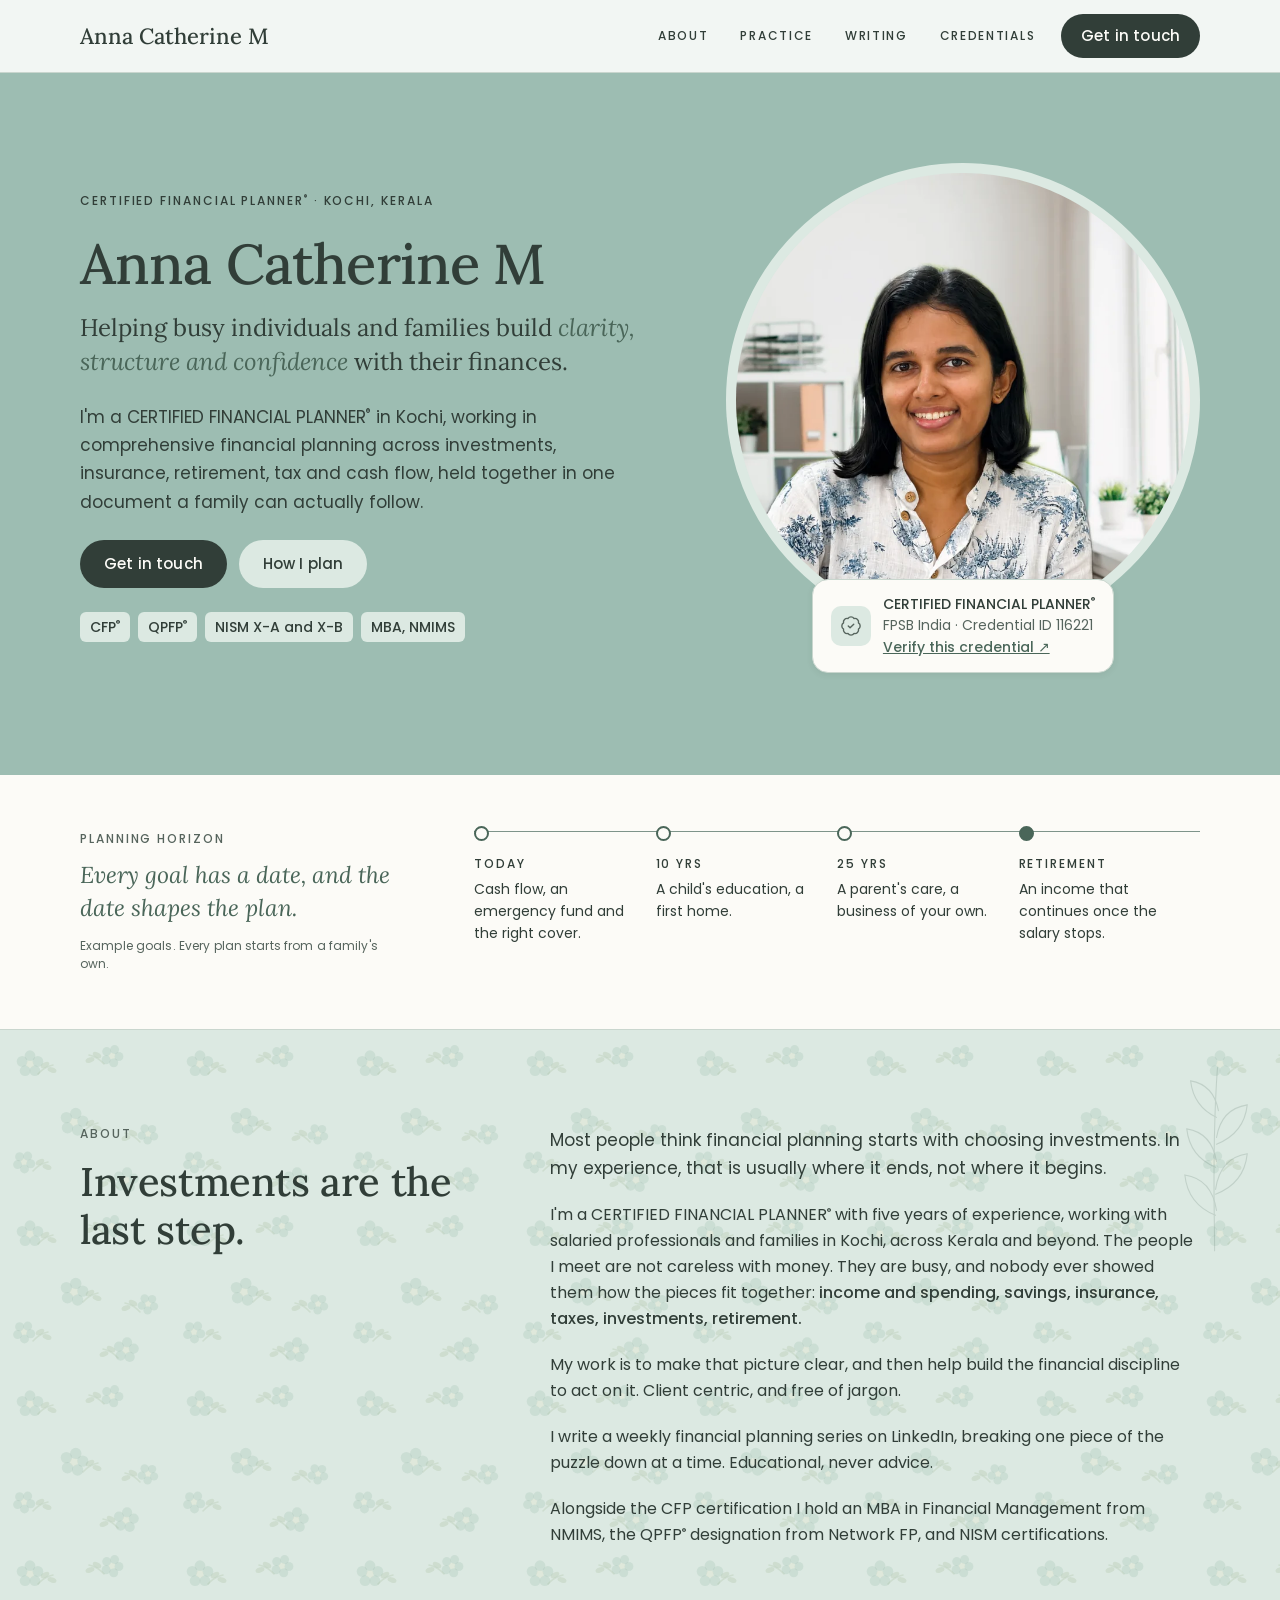
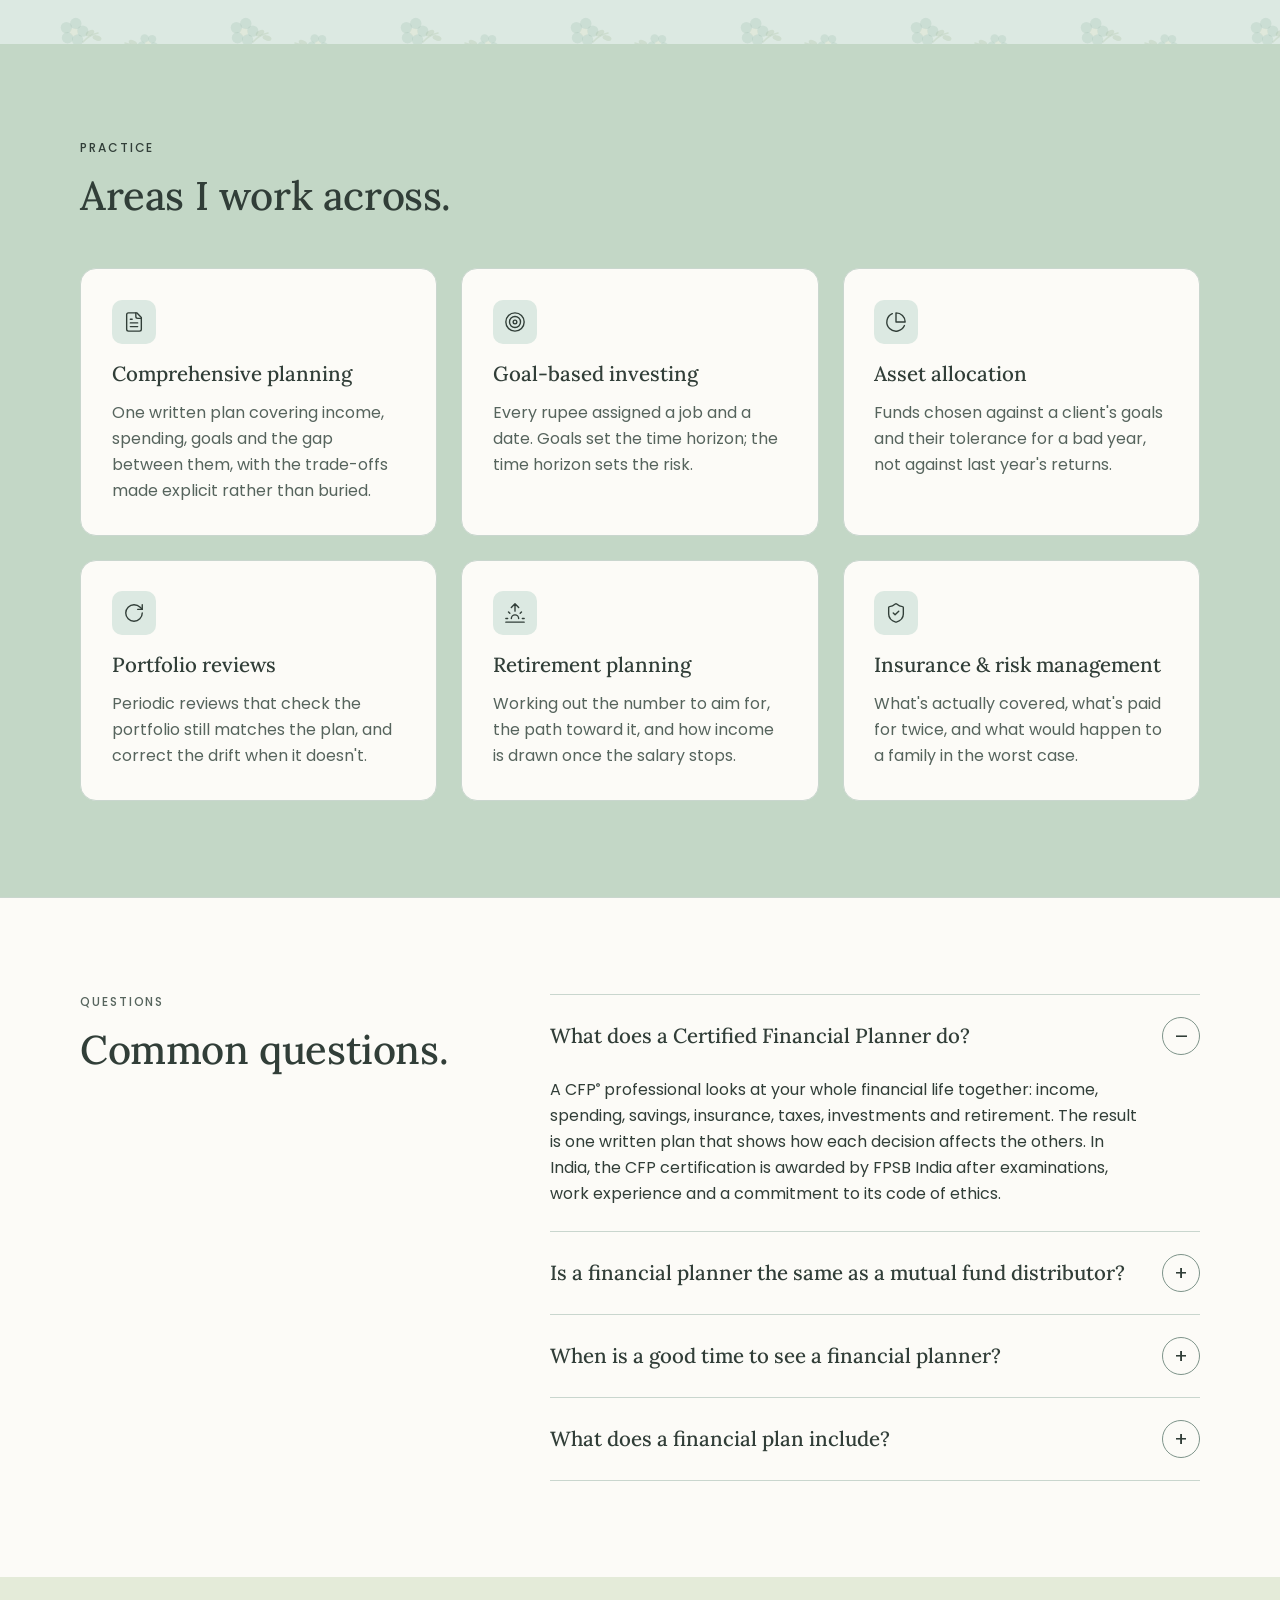
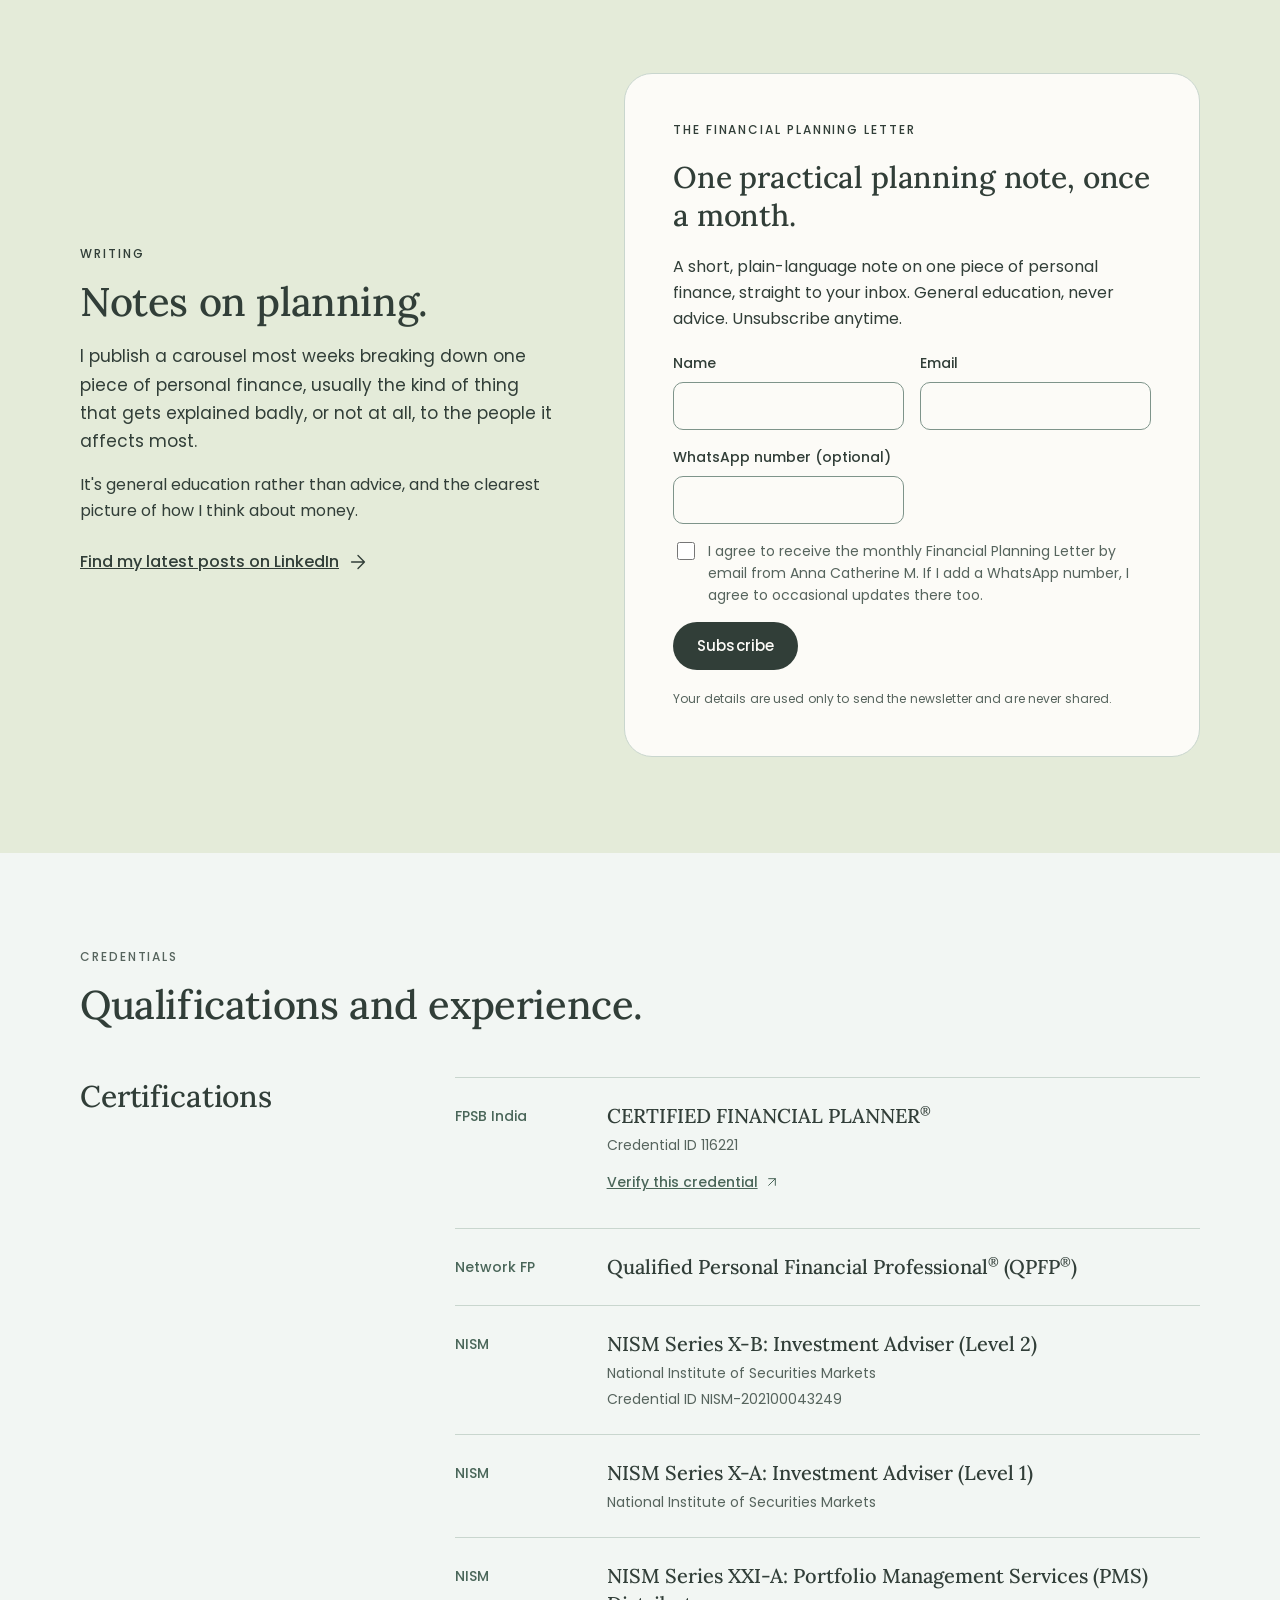
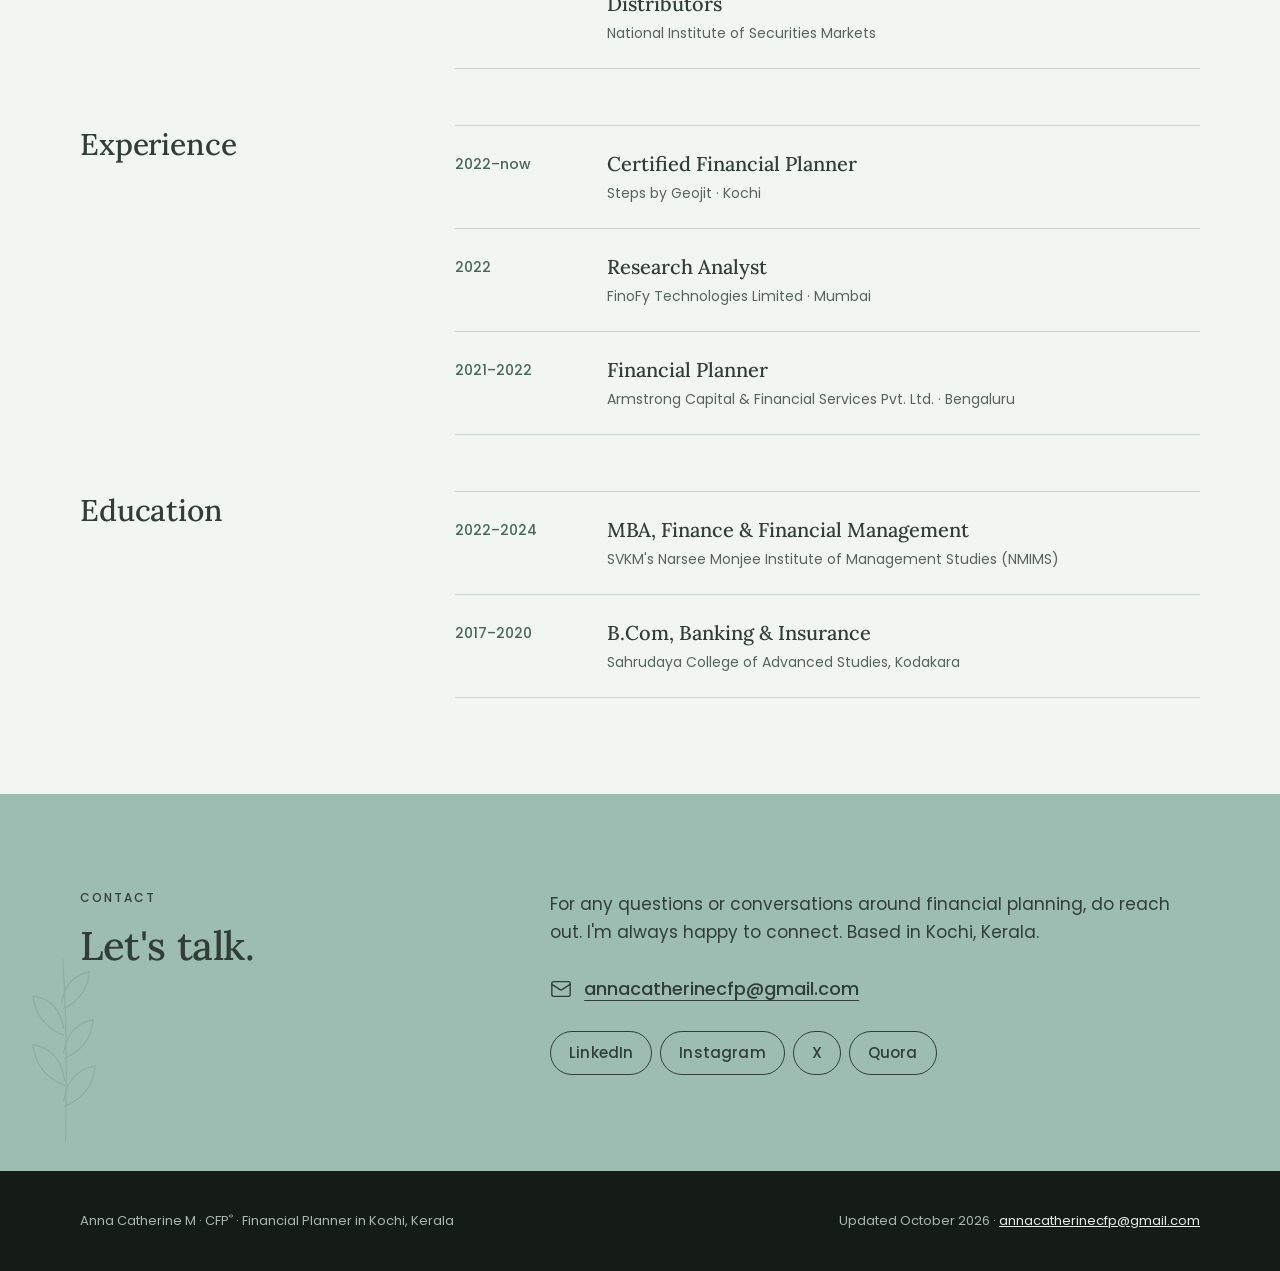
==== index.html @ 366df809 "Share card and descriptions use the new tagline Co-Authored-By: Claude Opus 5.5 <noreply@anthropic.c" ====
<!DOCTYPE html>
<html lang="en-IN">
<head>
<meta charset="utf-8">
<meta name="viewport" content="width=device-width, initial-scale=1">
<meta name="color-scheme" content="light only">
<meta name="theme-color" content="#F2F6F3">
<title>Financial Planner in Kochi, Kerala | Anna Catherine M, CFP&reg;</title>
<meta name="author" content="Anna Catherine M">
<meta name="description" content="Anna Catherine M is a Certified Financial Planner in Kochi, Kerala, working with salaried professionals and families on investments, tax and retirement.">
<meta name="robots" content="index, follow, max-image-preview:large">
<meta name="geo.region" content="IN-KL">
<meta name="geo.placename" content="Kochi, Kerala">
<meta property="og:locale" content="en_IN">
<meta property="og:title" content="Anna Catherine M, Certified Financial Planner in Kochi">
<meta property="og:description" content="Certified Financial Planner in Kochi, Kerala. Helping busy individuals and families build clarity, structure and confidence with their finances.">
<meta property="og:type" content="profile">
<meta property="og:url" content="https://annacatherinem.in/">
<meta property="og:image" content="https://annacatherinem.in/preview-card.jpg?v=4">
<meta property="og:image:width" content="1200">
<meta property="og:image:height" content="630">
<meta property="og:site_name" content="Anna Catherine M">
<meta name="twitter:card" content="summary_large_image">
<meta name="twitter:title" content="Anna Catherine M, Certified Financial Planner in Kochi">
<meta name="twitter:description" content="Helping busy individuals and families build clarity, structure and confidence with their finances.">
<meta name="twitter:image" content="https://annacatherinem.in/preview-card.jpg?v=4">
<link rel="canonical" href="https://annacatherinem.in/">
<script type="application/ld+json">
{
  "@context": "https://schema.org",
  "@graph": [
  {
  "@type": "WebSite",
  "@id": "https://annacatherinem.in/#website",
  "url": "https://annacatherinem.in/",
  "name": "Anna Catherine M, Certified Financial Planner in Kochi",
  "inLanguage": "en-IN",
  "publisher": { "@id": "https://annacatherinem.in/#person" }
  },
  {
  "@type": "ProfilePage",
  "@id": "https://annacatherinem.in/#profile",
  "url": "https://annacatherinem.in/",
  "name": "Financial Planner in Kochi, Kerala | Anna Catherine M, CFP",
  "isPartOf": { "@id": "https://annacatherinem.in/#website" },
  "mainEntity": { "@id": "https://annacatherinem.in/#person" },
  "dateModified": "2026-10-20T20:00:00+05:30"
  },
  {
  "@type": "Person",
  "@id": "https://annacatherinem.in/#person",
  "name": "Anna Catherine M",
  "alternateName": "Anna Catherine",
  "url": "https://annacatherinem.in/",
  "image": "https://annacatherinem.in/anna-catherine.jpg",
  "jobTitle": "Certified Financial Planner",
  "email": "mailto:annacatherinecfp@gmail.com",
  "address": { "@type": "PostalAddress", "addressLocality": "Kochi", "addressRegion": "Kerala", "addressCountry": "IN" },
  "homeLocation": { "@type": "Place", "name": "Kochi, Kerala" },
  "areaServed": [
    { "@type": "City", "name": "Kochi" },
    { "@type": "State", "name": "Kerala" }
  ],
  "description": "Certified Financial Planner based in Kochi, Kerala, with five years in goal-based financial planning across retirement, tax efficiency, contingency planning and risk management.",
  "sameAs": [
    "https://www.linkedin.com/in/annacatherinem/",
    "https://x.com/annacatherinem5",
    "https://www.quora.com/profile/Anna-Catherine-M",
    "https://www.instagram.com/annacatherinem.cfp"
  ],
  "knowsAbout": ["Financial planning","Personal finance","Tax planning","Cash flow planning","Goal-based investing","Retirement planning","Asset allocation","Insurance planning","Risk management"],
  "hasCredential": [
    { "@type": "EducationalOccupationalCredential", "name": "CERTIFIED FINANCIAL PLANNER", "credentialCategory": "certification", "recognizedBy": { "@type": "Organization", "name": "FPSB India" } },
    { "@type": "EducationalOccupationalCredential", "name": "NISM Series X-B Investment Adviser (Level 2)", "credentialCategory": "certification", "recognizedBy": { "@type": "Organization", "name": "National Institute of Securities Markets" } },
    { "@type": "EducationalOccupationalCredential", "name": "Qualified Personal Financial Professional", "credentialCategory": "certification", "recognizedBy": { "@type": "Organization", "name": "Network FP" } }
  ],
  "alumniOf": [
    { "@type": "CollegeOrUniversity", "name": "SVKM's Narsee Monjee Institute of Management Studies (NMIMS)" },
    { "@type": "CollegeOrUniversity", "name": "Sahrudaya College of Advanced Studies, Kodakara" }
  ]
  }
  ]
}
</script>

<link rel="preconnect" href="https://fonts.googleapis.com">
<link rel="preconnect" href="https://fonts.gstatic.com" crossorigin>
<link href="https://fonts.googleapis.com/css2?family=Lora:ital,wght@0,400;0,500;1,400&family=Poppins:wght@400;500;600&display=swap" rel="stylesheet">
<link rel="preload" as="image" href="anna-catherine-portrait.webp" type="image/webp">

<style>
:root{
  color-scheme:light only;
  --bg:#F2F6F3;--surface:#FCFBF7;--tint:#DCE9E2;--brand:#9DBDB2;--leaf:#C3D7C6;--pistachio:#E4EBD9;--forest:#151C18;
  --text:#313E38;--muted:#56645D;--accent:#4A6659;--border:#C9D6CE;--border-strong:#7E948A;--hover:#24302A;
  --serif:Lora,Georgia,serif;--sans:Poppins,system-ui,sans-serif;--gutter:clamp(16px,4vw,24px);
}
*{box-sizing:border-box}
html{scroll-behavior:smooth}
body{margin:0;background:var(--bg);color:var(--text);font:400 16px/26px var(--sans);-webkit-font-smoothing:antialiased}
h1,h2,h3,h4{font-family:var(--serif);font-weight:500;margin:0}
p{margin:0}
a{color:var(--accent)}
a:hover{color:var(--text)}
sup{font-size:.6em;line-height:0}
:focus-visible{outline:2px solid var(--accent);outline-offset:2px}
[hidden]{display:none!important}
.skip{position:absolute;left:-999px;top:8px;z-index:100;padding:8px 16px;border-radius:999px;background:var(--surface);color:var(--text)}
.skip:focus{left:16px}
.wrap{max-width:1168px;margin:0 auto;padding-inline:var(--gutter)}
.section{padding-block:clamp(64px,8vw,96px)}
.stack{display:flex;flex-direction:column;gap:16px}
.hero h1 .eyebrow{margin-bottom:24px}
.eyebrow{display:block;font-family:var(--sans);font-size:12px;line-height:16px;font-weight:500;letter-spacing:.16em;text-transform:uppercase;color:var(--muted)}
.sage .eyebrow,.leaf .eyebrow,.pistachio .eyebrow{color:var(--text)}
h2{font-size:clamp(32px,3.2vw,40px);line-height:1.2;letter-spacing:-.01em}
h3{font-size:clamp(20px,1.6vw,22px);line-height:1.36}
.lede{font-size:clamp(17px,1.3vw,18px);line-height:1.67}
.caption{font-size:12px;line-height:18px;letter-spacing:.01em;color:var(--muted)}
.ico{width:22px;height:22px;flex:none;fill:none;stroke:currentColor;stroke-width:1.5;stroke-linecap:round;stroke-linejoin:round}
.chip{width:44px;height:44px;flex:none;border-radius:10px;background:var(--tint);color:var(--text);display:flex;align-items:center;justify-content:center}
.sage{background:var(--brand)}
.leaf{background:var(--leaf)}
.pistachio{background:var(--pistachio)}
.blossoms{background:var(--tint) url(blossoms.svg) 0 0/170px 170px repeat}
.deco{position:relative;overflow:hidden}
.deco > .wrap{position:relative;z-index:1}
.flourish{position:absolute;z-index:0;width:clamp(64px,9vw,120px);opacity:.18;color:var(--accent);fill:none;stroke:currentColor;stroke-width:1.1;stroke-linecap:round;pointer-events:none}
.flourish--tr{top:24px;right:8px}
.flourish--bl{bottom:24px;left:8px;transform:scaleX(-1)}

.btn{display:inline-flex;align-items:center;justify-content:center;gap:8px;min-height:48px;padding:0 24px;border:0;border-radius:999px;font:500 15px/20px var(--sans);letter-spacing:.01em;text-decoration:none;white-space:nowrap;cursor:pointer;transition:background-color .12s ease,color .12s ease,transform .12s ease}
.btn:active{transform:translateY(1px)}
.btn--primary{background:var(--text);color:var(--surface)}
.btn--primary:hover{background:var(--hover);color:var(--surface)}
.btn--secondary{background:var(--tint);color:var(--text)}
.btn--secondary:hover{background:var(--leaf);color:var(--text)}
.btn--outline{min-height:44px;padding:0 18px;border:1px solid var(--text);background:none;color:var(--text)}
.btn--outline:hover{background:var(--text);color:var(--surface)}

.topbar{position:sticky;top:0;z-index:50;background:var(--bg);border-bottom:1px solid var(--border)}
.topbar__in{display:flex;align-items:center;justify-content:space-between;gap:16px;min-height:72px}
.wordmark{font:500 22px/30px var(--serif);color:var(--text);text-decoration:none;white-space:nowrap}
.nav{display:flex;align-items:center;gap:4px}
.nav a:not(.btn){display:inline-flex;align-items:center;min-height:44px;padding:0 14px;border-radius:999px;font-size:12px;line-height:16px;font-weight:500;letter-spacing:.14em;text-transform:uppercase;color:var(--text);text-decoration:none;transition:background-color .12s ease}
.nav a:not(.btn):hover{background:var(--tint)}
.nav .btn{min-height:44px;margin-left:8px;padding:0 20px}
.menu-btn{display:none;width:44px;height:44px;padding:0;border:1px solid var(--border-strong);border-radius:999px;background:var(--surface);color:var(--text);align-items:center;justify-content:center;cursor:pointer}
.menu-btn[aria-expanded="true"] .i-open,.menu-btn[aria-expanded="false"] .i-close{display:none}
.mobile-nav{display:none}
@media (max-width:899px){
  .nav{display:none}
  .menu-btn{display:inline-flex}
  .topbar__in{min-height:64px}
  .wordmark{font-size:20px}
  .mobile-nav.open{display:flex;flex-direction:column;padding:4px var(--gutter) 24px;border-top:1px solid var(--border)}
  .mobile-nav a:not(.btn){display:flex;align-items:center;min-height:52px;border-bottom:1px solid var(--border);font-weight:500;color:var(--text);text-decoration:none}
  .mobile-nav .btn{margin-top:20px}
}

.hero__in{display:grid;grid-template-columns:minmax(0,1.2fr) minmax(0,1fr);align-items:center;gap:clamp(48px,6vw,80px);padding-block:clamp(48px,7vw,96px) clamp(80px,8vw,112px)}
.hero__text{display:flex;flex-direction:column;gap:24px}
.hero h1{font-size:clamp(40px,5vw,56px);line-height:1.1;letter-spacing:-.015em}
.tagline{font:400 24px/34px var(--serif)}
.tagline em{color:var(--accent)}
.hero .lede{max-width:58ch}
.actions{display:flex;flex-wrap:wrap;gap:12px}
.tags{display:flex;flex-wrap:wrap;gap:8px;margin:0;padding:0;list-style:none}
.tags li{padding:4px 10px;border-radius:6px;background:var(--tint);font-size:14px;line-height:22px;font-weight:500}
.portrait{position:relative;justify-self:center;width:min(100%,480px);margin-bottom:36px}
.portrait__disc{aspect-ratio:1;border-radius:50%;overflow:hidden;background:var(--tint);border:10px solid var(--tint)}
.portrait__disc img{display:block;width:100%;height:100%;object-fit:cover;transform:scale(1.03)}
.verify-card{position:absolute;left:50%;bottom:-36px;transform:translateX(-50%);width:max-content;max-width:calc(100vw - 2 * var(--gutter));display:flex;align-items:center;gap:12px;padding:14px 18px;border:1px solid var(--border);border-radius:16px;background:var(--surface);box-shadow:0 2px 6px rgba(49,62,56,.08)}
.verify-card .chip{width:40px;height:40px}
.verify-card div{display:flex;flex-direction:column}
.verify-card strong{font-size:14px;line-height:20px;font-weight:500}
.verify-card span,.verify-card a{font-size:14px;line-height:22px}
.verify-card span{color:var(--muted)}
.verify-card a{font-weight:500}
@media (max-width:899px){.hero__in{grid-template-columns:minmax(0,1fr)}.portrait{width:min(100%,320px)}}

.horizon{background:var(--surface);border-bottom:1px solid var(--border)}
.horizon__in{display:grid;grid-template-columns:minmax(0,1fr) minmax(0,2.2fr);gap:40px 64px;padding-block:56px}
.horizon__lead{display:flex;flex-direction:column;gap:12px}
.horizon__lead p:first-of-type{font:italic 400 clamp(20px,1.8vw,24px)/1.42 var(--serif);color:var(--accent)}
.stops{display:grid;grid-template-columns:repeat(auto-fit,minmax(min(100%,150px),1fr));gap:32px 0;margin:0;padding:0;list-style:none}
.stops li{position:relative;display:flex;flex-direction:column;gap:6px;padding:24px 24px 0 0;border-top:1px solid var(--border-strong)}
.stops li::before{content:"";position:absolute;top:-6px;left:0;width:11px;height:11px;border-radius:50%;border:2px solid var(--accent);background:var(--surface)}
.stops li:last-child::before{background:var(--accent)}
.stops b{font-size:12px;line-height:16px;font-weight:500;letter-spacing:.16em;text-transform:uppercase}
.stops span{font-size:14px;line-height:22px}
@media (max-width:899px){.horizon__in{grid-template-columns:minmax(0,1fr)}}

.split{display:grid;grid-template-columns:minmax(0,1fr) minmax(0,1.6fr);gap:32px 64px;align-items:start}
.prose{max-width:66ch;display:flex;flex-direction:column;gap:20px}
.prose strong{font-weight:500}
.text-link{align-self:flex-start;display:inline-flex;align-items:center;gap:8px;min-height:44px;font-weight:500;color:var(--text)}
@media (max-width:899px){.split{grid-template-columns:minmax(0,1fr)}}

.cards{display:grid;grid-template-columns:repeat(auto-fit,minmax(min(100%,300px),1fr));gap:24px;margin-top:48px}
.card{display:flex;flex-direction:column;gap:12px;padding:clamp(24px,2.4vw,32px);border:1px solid var(--border);border-radius:16px;background:var(--surface);transition:box-shadow .2s ease}
.card:hover{box-shadow:0 6px 18px rgba(49,62,56,.08)}
.card h3{margin-top:4px}
.card p{color:var(--muted)}
.js .anim .cards > *{opacity:0;transform:translateY(8px);transition:opacity .32s ease,transform .32s ease,box-shadow .2s ease}
.js .anim.reveal .cards > *{opacity:1;transform:none}
.cards > :nth-child(2){transition-delay:.06s}.cards > :nth-child(3){transition-delay:.12s}.cards > :nth-child(4){transition-delay:.18s}.cards > :nth-child(5){transition-delay:.24s}.cards > :nth-child(6){transition-delay:.3s}

.faq{background:var(--surface);border-top:1px solid var(--border)}
.faq__list{border-bottom:1px solid var(--border)}
.faq details{border-top:1px solid var(--border)}
.faq summary{display:flex;align-items:center;justify-content:space-between;gap:24px;padding:22px 0;list-style:none;cursor:pointer;font:500 clamp(20px,1.6vw,22px)/1.36 var(--serif)}
.faq summary::-webkit-details-marker{display:none}
.faq summary::after{content:"+";flex:none;width:36px;height:36px;border:1px solid var(--border-strong);border-radius:50%;display:flex;align-items:center;justify-content:center;font:400 20px/1 var(--sans);transition:background-color .12s ease}
.faq details[open] summary::after{content:"\2013"}
.faq summary:hover::after{background:var(--tint)}
.faq details p{max-width:66ch;padding:0 60px 24px 0}
@media (max-width:599px){.faq details p{padding-right:0}}

.writing__in{display:grid;grid-template-columns:minmax(0,1fr) minmax(0,1.2fr);gap:48px 64px;align-items:center}
.letter{display:flex;flex-direction:column;gap:20px;padding:clamp(24px,4vw,48px);border:1px solid var(--border);border-radius:28px;background:var(--surface)}
.letter__head{display:flex;flex-wrap:wrap;align-items:center;justify-content:space-between;gap:12px}
.letter h3{font-size:clamp(26px,2.4vw,30px);line-height:1.27;letter-spacing:-.005em}
.letter__form{display:grid;grid-template-columns:repeat(auto-fit,minmax(min(100%,13rem),1fr));gap:16px}
.letter__form label{display:flex;flex-direction:column;gap:8px;font-size:14px;line-height:22px;font-weight:500}
.letter__form input[type=text],.letter__form input[type=email],.letter__form input[type=tel]{width:100%;min-height:48px;padding:0 16px;border:1px solid var(--border-strong);border-radius:10px;background:var(--surface);color:var(--text);font:400 16px var(--sans)}
.letter__form .consent{grid-column:1/-1;flex-direction:row;align-items:flex-start;gap:10px;font-weight:400;color:var(--muted)}
.consent input{flex:none;width:18px;height:18px;margin-top:2px;accent-color:var(--text)}
.letter__form .btn{grid-column:1/-1;justify-self:start}
.letter__msg{padding:12px 16px;border-radius:10px;background:#E1EFE6;color:#2F6A4E;font-size:14px;line-height:22px;font-weight:500}
.letter__msg--soon{background:var(--tint);color:var(--text)}
.tag{padding:2px 8px;border-radius:6px;background:var(--tint);font-size:12px;line-height:18px;font-weight:500}
@media (max-width:899px){.writing__in{grid-template-columns:minmax(0,1fr)}}

.groups{display:flex;flex-direction:column;gap:56px;margin-top:48px}
.group{display:grid;grid-template-columns:minmax(0,1fr) minmax(0,2.4fr);gap:16px 64px}
.group h3{font-size:clamp(26px,2.4vw,30px);line-height:1.27;letter-spacing:-.005em}
.ledger{margin:0;padding:0;list-style:none;border-bottom:1px solid var(--border)}
.ledger li{display:grid;grid-template-columns:120px minmax(0,1fr);gap:4px 32px;padding:24px 0;border-top:1px solid var(--border)}
.ledger .when{font-size:14px;line-height:28px;font-weight:500;color:var(--accent);font-variant-numeric:tabular-nums}
.ledger li > div{display:flex;flex-direction:column;gap:4px}
.ledger h4{font-size:20px;line-height:28px}
.ledger p{font-size:14px;line-height:22px;color:var(--muted)}
.ledger .id{font-size:14px;line-height:22px}
.verify{align-self:flex-start;display:inline-flex;align-items:center;gap:6px;min-height:44px;font-size:14px;font-weight:500}
@media (max-width:899px){.group{grid-template-columns:minmax(0,1fr)}}
@media (max-width:599px){.ledger li{grid-template-columns:minmax(0,1fr)}}

.contact-email{align-self:flex-start;display:inline-flex;align-items:center;gap:12px;min-height:44px;font-size:clamp(17px,1.4vw,20px);font-weight:500;color:var(--text);text-decoration:underline;text-decoration-thickness:1px;text-underline-offset:5px;overflow-wrap:anywhere}
.contact-email:hover{color:var(--hover)}
.links{display:flex;flex-wrap:wrap;gap:8px;margin:0;padding:0;list-style:none}

footer{background:var(--forest);color:#A9B7B0}
footer .wrap{display:flex;flex-wrap:wrap;justify-content:space-between;gap:12px;padding-block:40px;font-size:13px;line-height:20px}
footer a{color:#E6EDE8}
footer a:hover{color:var(--surface)}
footer :focus-visible{outline-color:#B8CFC8}

.js .anim .wrap > *,.js .anim .stack > *{opacity:0;transform:translateY(8px);transition:opacity .32s ease,transform .32s ease}
.js .anim.reveal .wrap > *,.js .anim.reveal .stack > *{opacity:1;transform:none}
.js .anim .wrap > :nth-child(2),.js .anim .stack > :nth-child(2){transition-delay:.08s}
.js .anim .wrap > :nth-child(3),.js .anim .stack > :nth-child(3){transition-delay:.16s}
.js .anim .stack > :nth-child(n+4){transition-delay:.24s}
@keyframes rise{from{opacity:0;transform:translateY(8px)}}
.hero__text > *,.portrait{animation:rise .32s ease both}
.hero__text > :nth-child(2){animation-delay:.08s}
.hero__text > :nth-child(3){animation-delay:.16s}
.hero__text > :nth-child(n+4){animation-delay:.24s}
.portrait{animation-delay:.2s}
@media (prefers-reduced-motion:reduce){html{scroll-behavior:auto}.js .anim .wrap > *,.js .anim .stack > *,.js .anim .cards > *{opacity:1;transform:none;transition:none}.hero__text > *,.portrait{animation:none}*{transition:none!important}}
</style>
</head>
<body>
<script>document.body.classList.add('js')</script>
<a class="skip" href="#about">Skip to content</a>

<header class="topbar">
  <div class="wrap topbar__in">
    <a class="wordmark" href="#top">Anna Catherine M</a>
    <nav class="nav" aria-label="Main">
      <a href="#about">About</a>
      <a href="#practice">Practice</a>
      <a href="#writing">Writing</a>
      <a href="#credentials">Credentials</a>
      <a class="btn btn--primary" href="#contact">Get in touch</a>
    </nav>
    <button class="menu-btn" type="button" aria-expanded="false" aria-controls="mobile-nav" aria-label="Menu">
      <svg class="ico i-open" viewBox="0 0 24 24" aria-hidden="true"><path d="M4 6h16M4 12h16M4 18h16"/></svg>
      <svg class="ico i-close" viewBox="0 0 24 24" aria-hidden="true"><path d="M18 6 6 18M6 6l12 12"/></svg>
    </button>
  </div>
  <nav class="mobile-nav" id="mobile-nav" aria-label="Mobile">
    <a href="#about">About</a>
    <a href="#practice">Practice</a>
    <a href="#writing">Writing</a>
    <a href="#credentials">Credentials</a>
    <a class="btn btn--primary" href="#contact">Get in touch</a>
  </nav>
</header>

<main id="top">

  <section class="sage hero">
    <div class="wrap hero__in">
      <div class="hero__text">
        <div class="stack">
          <h1><span class="eyebrow">Certified Financial Planner<sup>&reg;</sup> &middot; Kochi, Kerala</span> Anna Catherine M</h1>
          <p class="tagline">Helping busy individuals and families build <em>clarity, structure and confidence</em> with their finances.</p>
        </div>
        <p class="lede">I'm a CERTIFIED FINANCIAL PLANNER<sup>&reg;</sup> in Kochi, working in comprehensive financial planning across investments, insurance, retirement, tax and cash flow, held together in one document a family can actually follow.</p>
        <div class="actions">
          <a class="btn btn--primary" href="#contact">Get in touch</a>
          <a class="btn btn--secondary" href="#about">How I plan</a>
        </div>
        <ul class="tags" aria-label="Qualifications">
          <li>CFP<sup>&reg;</sup></li>
          <li>QPFP<sup>&reg;</sup></li>
          <li>NISM X-A and X-B</li>
          <li>MBA, NMIMS</li>
        </ul>
      </div>
      <div class="portrait">
        <div class="portrait__disc">
          <picture>
            <source srcset="anna-catherine-portrait.webp" type="image/webp">
            <img src="anna-catherine-portrait.jpg" alt="Anna Catherine M, Certified Financial Planner in Kochi, Kerala" width="800" height="800" fetchpriority="high" decoding="async">
          </picture>
        </div>
        <div class="verify-card">
          <span class="chip"><svg class="ico" viewBox="0 0 24 24" aria-hidden="true"><path d="M3.85 8.62a4 4 0 0 1 4.78-4.77 4 4 0 0 1 6.74 0 4 4 0 0 1 4.78 4.78 4 4 0 0 1 0 6.74 4 4 0 0 1-4.77 4.78 4 4 0 0 1-6.75 0 4 4 0 0 1-4.78-4.77 4 4 0 0 1 0-6.76Z"/><path d="m9 12 2 2 4-4"/></svg></span>
          <div>
            <strong>CERTIFIED FINANCIAL PLANNER<sup>&reg;</sup></strong>
            <span>FPSB India &middot; Credential ID 116221</span>
            <a href="https://certificatesin.fpsb.org/f77ab8f1-3e41-46aa-9da3-a28ff362c9df" target="_blank" rel="noopener">Verify this credential &#8599;</a>
          </div>
        </div>
      </div>
    </div>
  </section>

  <section class="horizon" aria-labelledby="horizon-title">
    <div class="wrap horizon__in">
      <div class="horizon__lead">
        <span class="eyebrow" id="horizon-title">Planning horizon</span>
        <p>Every goal has a date, and the date shapes the plan.</p>
        <p class="caption">Example goals. Every plan starts from a family's own.</p>
      </div>
      <ol class="stops">
        <li><b>Today</b><span>Cash flow, an emergency fund and the right cover.</span></li>
        <li><b>10 yrs</b><span>A child's education, a first home.</span></li>
        <li><b>25 yrs</b><span>A parent's care, a business of your own.</span></li>
        <li><b>Retirement</b><span>An income that continues once the salary stops.</span></li>
      </ol>
    </div>
  </section>

  <section class="section blossoms deco anim" id="about">
    <svg class="flourish flourish--tr" viewBox="0 0 120 210" aria-hidden="true"><path d="M60 205C60 160 57 96 63 14"/><path d="M61 168C41 160 31 145 29 126c20 3 30 17 33 37"/><path d="M61 146c21-8 31-23 33-42-20 3-30 17-33 37"/><path d="M61 118C42 110 33 96 31 78c19 3 28 16 31 34"/><path d="M62 94c20-8 30-22 32-41-19 3-29 16-32 34"/><path d="M62 66C45 58 37 45 35 28c18 3 26 15 29 31"/></svg>
    <div class="wrap split">
      <div class="stack">
        <span class="eyebrow">About</span>
        <h2>Investments are the last step.</h2>
      </div>
      <div class="prose">
        <p class="lede">Most people think financial planning starts with choosing investments. In my experience, that is usually where it ends, not where it begins.</p>
        <p>I'm a CERTIFIED FINANCIAL PLANNER<sup>&reg;</sup> with five years of experience, working with salaried professionals and families in Kochi, across Kerala and beyond. The people I meet are not careless with money. They are busy, and nobody ever showed them how the pieces fit together: <strong>income and spending, savings, insurance, taxes, investments, retirement.</strong></p>
        <p>My work is to make that picture clear, and then help build the financial discipline to act on it. Client centric, and free of jargon.</p>
        <p>I write a weekly financial planning series on LinkedIn, breaking one piece of the puzzle down at a time. Educational, never advice.</p>
        <p>Alongside the CFP certification I hold an MBA in Financial Management from NMIMS, the QPFP<sup>&reg;</sup> designation from Network FP, and NISM certifications.</p>
      </div>
    </div>
  </section>

  <section class="section leaf anim" id="practice">
    <div class="wrap">
      <div class="stack">
        <span class="eyebrow">Practice</span>
        <h2>Areas I work across.</h2>
      </div>
      <div class="cards">
        <div class="card">
          <span class="chip"><svg class="ico" viewBox="0 0 24 24" aria-hidden="true"><path d="M15 2H6a2 2 0 0 0-2 2v16a2 2 0 0 0 2 2h12a2 2 0 0 0 2-2V7Z"/><path d="M14 2v4a2 2 0 0 0 2 2h4M10 9H8M16 13H8M16 17H8"/></svg></span>
          <h3>Comprehensive planning</h3>
          <p>One written plan covering income, spending, goals and the gap between them, with the trade-offs made explicit rather than buried.</p>
        </div>
        <div class="card">
          <span class="chip"><svg class="ico" viewBox="0 0 24 24" aria-hidden="true"><circle cx="12" cy="12" r="10"/><circle cx="12" cy="12" r="6"/><circle cx="12" cy="12" r="2"/></svg></span>
          <h3>Goal-based investing</h3>
          <p>Every rupee assigned a job and a date. Goals set the time horizon; the time horizon sets the risk.</p>
        </div>
        <div class="card">
          <span class="chip"><svg class="ico" viewBox="0 0 24 24" aria-hidden="true"><path d="M21.21 15.89A10 10 0 1 1 8 2.83"/><path d="M22 12A10 10 0 0 0 12 2v10z"/></svg></span>
          <h3>Asset allocation</h3>
          <p>Funds chosen against a client's goals and their tolerance for a bad year, not against last year's returns.</p>
        </div>
        <div class="card">
          <span class="chip"><svg class="ico" viewBox="0 0 24 24" aria-hidden="true"><path d="M21 12a9 9 0 1 1-9-9c2.52 0 4.93 1 6.74 2.74L21 8"/><path d="M21 3v5h-5"/></svg></span>
          <h3>Portfolio reviews</h3>
          <p>Periodic reviews that check the portfolio still matches the plan, and correct the drift when it doesn't.</p>
        </div>
        <div class="card">
          <span class="chip"><svg class="ico" viewBox="0 0 24 24" aria-hidden="true"><path d="M12 2v8M4.93 10.93l1.41 1.41M2 18h2M20 18h2M19.07 10.93l-1.41 1.41M22 22H2M8 6l4-4 4 4M16 18a4 4 0 0 0-8 0"/></svg></span>
          <h3>Retirement planning</h3>
          <p>Working out the number to aim for, the path toward it, and how income is drawn once the salary stops.</p>
        </div>
        <div class="card">
          <span class="chip"><svg class="ico" viewBox="0 0 24 24" aria-hidden="true"><path d="M20 13c0 5-3.5 7.5-7.66 8.95a1 1 0 0 1-.67-.01C7.5 20.5 4 18 4 13V6a1 1 0 0 1 1-1c2 0 4.5-1.2 6.24-2.72a1.17 1.17 0 0 1 1.52 0C14.51 3.81 17 5 19 5a1 1 0 0 1 1 1z"/><path d="m9 12 2 2 4-4"/></svg></span>
          <h3>Insurance &amp; risk management</h3>
          <p>What's actually covered, what's paid for twice, and what would happen to a family in the worst case.</p>
        </div>
      </div>
    </div>
  </section>

  <section class="section faq anim" id="faq">
    <div class="wrap split">
      <div class="stack">
        <span class="eyebrow">Questions</span>
        <h2>Common questions.</h2>
      </div>
      <div class="faq__list">
        <details open>
          <summary>What does a Certified Financial Planner do?</summary>
          <p>A CFP<sup>&reg;</sup> professional looks at your whole financial life together: income, spending, savings, insurance, taxes, investments and retirement. The result is one written plan that shows how each decision affects the others. In India, the CFP certification is awarded by FPSB India after examinations, work experience and a commitment to its code of ethics.</p>
        </details>
        <details>
          <summary>Is a financial planner the same as a mutual fund distributor?</summary>
          <p>No. A distributor is paid commission on the products they sell. Financial planning starts from your goals and cash flow, and products come last, if at all. In India, investment advice for a fee can only be given by a SEBI Registered Investment Adviser.</p>
        </details>
        <details>
          <summary>When is a good time to see a financial planner?</summary>
          <p>Usually around a change: a first job, marriage, a child, a home loan, a job switch, an inheritance, or retirement coming into view. Many families in Kochi and across Kerala also plan around income from abroad, which adds its own questions about tax, insurance and where money should be kept.</p>
        </details>
        <details>
          <summary>What does a financial plan include?</summary>
          <p>A cash flow picture, an emergency fund, life and health insurance needs, each goal with its cost and date, how investments are allocated against those goals, tax efficiency, a retirement path, and basics like nominations and a will.</p>
        </details>
      </div>
    </div>
  </section>

  <section class="section pistachio anim" id="writing">
    <div class="wrap writing__in">
      <div class="stack">
        <span class="eyebrow">Writing</span>
        <h2>Notes on planning.</h2>
        <p class="lede">I publish a carousel most weeks breaking down one piece of personal finance, usually the kind of thing that gets explained badly, or not at all, to the people it affects most.</p>
        <p>It's general education rather than advice, and the clearest picture of how I think about money.</p>
        <a class="text-link" href="https://www.linkedin.com/in/annacatherinem/">Find my latest posts on LinkedIn <svg class="ico" viewBox="0 0 24 24" aria-hidden="true"><path d="M5 12h14M12 5l7 7-7 7"/></svg></a>
      </div>

      <div class="letter" id="newsletter">
        <div class="letter__head">
          <span class="eyebrow">The Financial Planning Letter</span>
        </div>
        <h3>One practical planning note, once a month.</h3>
        <p>A short, plain-language note on one piece of personal finance, straight to your inbox. General education, never advice. Unsubscribe anytime.</p>

        <!-- MailerLite embedded form "Planning Letter" (group Planning Letter, double opt-in). WhatsApp maps to MailerLite's built-in phone field. -->
        <form class="letter__form" data-ml-form action="https://assets.mailerlite.com/jsonp/2705544/forms/201865051222574219/subscribe" method="post" target="ml-sink">
          <label>Name <input type="text" name="fields[name]" autocomplete="name" required></label>
          <label>Email <input type="email" name="fields[email]" autocomplete="email" required></label>
          <label>WhatsApp number (optional)<input type="tel" name="fields[phone]" autocomplete="tel" inputmode="tel"></label>
          <label class="consent"><input type="checkbox" required> <span>I agree to receive the monthly Financial Planning Letter by email from Anna Catherine M. If I add a WhatsApp number, I agree to occasional updates there too.</span></label>
          <input type="hidden" name="ml-submit" value="1">
          <input type="hidden" name="anticsrf" value="true">
          <button class="btn btn--primary" type="submit">Subscribe</button>
        </form>
        <p class="letter__msg" data-ml-done hidden role="status">Thank you. You&rsquo;re subscribed, and the next letter will reach your inbox on the 23rd.</p>
        <p class="letter__msg letter__msg--soon" data-ml-soon hidden>Launching soon. Follow along on LinkedIn or Instagram in the meantime.</p>
        <p class="caption">Your details are used only to send the newsletter and are never shared.</p>
        <iframe name="ml-sink" title="Newsletter signup" hidden></iframe>
      </div>
    </div>
  </section>

  <section class="section anim" id="credentials">
    <div class="wrap">
      <div class="stack">
        <span class="eyebrow">Credentials</span>
        <h2>Qualifications and experience.</h2>
      </div>
      <div class="groups">
        <div class="group">
          <h3>Certifications</h3>
          <ol class="ledger">
            <li>
              <span class="when">FPSB India</span>
              <div>
                <h4>CERTIFIED FINANCIAL PLANNER<sup>&reg;</sup></h4>
                <p class="id">Credential ID 116221</p>
                <a class="verify" href="https://certificatesin.fpsb.org/f77ab8f1-3e41-46aa-9da3-a28ff362c9df" target="_blank" rel="noopener">Verify this credential <svg class="ico" viewBox="0 0 24 24" aria-hidden="true" style="width:16px;height:16px"><path d="M7 7h10v10M7 17 17 7"/></svg></a>
              </div>
            </li>
            <li>
              <span class="when">Network FP</span>
              <div><h4>Qualified Personal Financial Professional<sup>&reg;</sup> (QPFP<sup>&reg;</sup>)</h4></div>
            </li>
            <li>
              <span class="when">NISM</span>
              <div>
                <h4>NISM Series X-B: Investment Adviser (Level 2)</h4>
                <p>National Institute of Securities Markets</p>
                <p class="id">Credential ID NISM-202100043249</p>
              </div>
            </li>
            <li>
              <span class="when">NISM</span>
              <div>
                <h4>NISM Series X-A: Investment Adviser (Level 1)</h4>
                <p>National Institute of Securities Markets</p>
              </div>
            </li>
            <li>
              <span class="when">NISM</span>
              <div>
                <h4>NISM Series XXI-A: Portfolio Management Services (PMS) Distributors</h4>
                <p>National Institute of Securities Markets</p>
              </div>
            </li>
          </ol>
        </div>
        <div class="group">
          <h3>Experience</h3>
          <ol class="ledger">
            <li><span class="when">2022–now</span><div><h4>Certified Financial Planner</h4><p>Steps by Geojit &middot; Kochi</p></div></li>
            <li><span class="when">2022</span><div><h4>Research Analyst</h4><p>FinoFy Technologies Limited &middot; Mumbai</p></div></li>
            <li><span class="when">2021–2022</span><div><h4>Financial Planner</h4><p>Armstrong Capital &amp; Financial Services Pvt. Ltd. &middot; Bengaluru</p></div></li>
          </ol>
        </div>
        <div class="group">
          <h3>Education</h3>
          <ol class="ledger">
            <li><span class="when">2022–2024</span><div><h4>MBA, Finance &amp; Financial Management</h4><p>SVKM's Narsee Monjee Institute of Management Studies (NMIMS)</p></div></li>
            <li><span class="when">2017–2020</span><div><h4>B.Com, Banking &amp; Insurance</h4><p>Sahrudaya College of Advanced Studies, Kodakara</p></div></li>
          </ol>
        </div>
      </div>
    </div>
  </section>

  <section class="section sage deco anim" id="contact">
    <svg class="flourish flourish--bl" viewBox="0 0 120 210" aria-hidden="true"><path d="M60 205C60 160 57 96 63 14"/><path d="M61 168C41 160 31 145 29 126c20 3 30 17 33 37"/><path d="M61 146c21-8 31-23 33-42-20 3-30 17-33 37"/><path d="M61 118C42 110 33 96 31 78c19 3 28 16 31 34"/><path d="M62 94c20-8 30-22 32-41-19 3-29 16-32 34"/><path d="M62 66C45 58 37 45 35 28c18 3 26 15 29 31"/></svg>
    <div class="wrap split">
      <div class="stack">
        <span class="eyebrow">Contact</span>
        <h2>Let's talk.</h2>
      </div>
      <div class="prose">
        <p class="lede">For any questions or conversations around financial planning, do reach out. I'm always happy to connect. Based in Kochi, Kerala.</p>
        <a class="contact-email" href="mailto:annacatherinecfp@gmail.com"><svg class="ico" viewBox="0 0 24 24" aria-hidden="true"><rect width="20" height="16" x="2" y="4" rx="2"/><path d="m22 7-8.97 5.7a1.94 1.94 0 0 1-2.06 0L2 7"/></svg>annacatherinecfp@gmail.com</a>
        <ul class="links" aria-label="Elsewhere">
          <li><a class="btn btn--outline" href="https://www.linkedin.com/in/annacatherinem">LinkedIn</a></li>
          <li><a class="btn btn--outline" href="https://www.instagram.com/annacatherinem.cfp">Instagram</a></li>
          <li><a class="btn btn--outline" href="https://x.com/annacatherinem5">X</a></li>
          <li><a class="btn btn--outline" href="https://www.quora.com/profile/Anna-Catherine-M">Quora</a></li>
        </ul>
      </div>
    </div>
  </section>

</main>

<footer>
  <div class="wrap">
    <span>Anna Catherine M &middot; CFP<sup>&reg;</sup> &middot; Financial Planner in Kochi, Kerala</span>
    <span>Updated October 2026 &middot; <a href="mailto:annacatherinecfp@gmail.com">annacatherinecfp@gmail.com</a></span>
  </div>
</footer>

<script>
(function(){
  var els=document.querySelectorAll('.anim');
  if(!('IntersectionObserver' in window)){els.forEach(function(el){el.classList.add('reveal')});return;}
  var io=new IntersectionObserver(function(es){es.forEach(function(e){if(e.isIntersecting){e.target.classList.add('reveal');io.unobserve(e.target);}})},{threshold:0.08});
  els.forEach(function(el){io.observe(el)});
})();
(function(){
  var btn=document.querySelector('.menu-btn'),nav=document.getElementById('mobile-nav');if(!btn||!nav)return;
  function set(open){btn.setAttribute('aria-expanded',open?'true':'false');nav.classList.toggle('open',open);}
  btn.addEventListener('click',function(){set(btn.getAttribute('aria-expanded')!=='true');});
  nav.addEventListener('click',function(e){if(e.target.closest('a'))set(false);});
})();
(function(){
  var f=document.querySelector('[data-ml-form]');if(!f)return;
  var box=f.parentNode;
  if(f.getAttribute('action').indexOf('PASTE_')===0){f.hidden=true;box.querySelector('[data-ml-soon]').hidden=false;return;}
  f.addEventListener('submit',function(){setTimeout(function(){f.hidden=true;box.querySelector('[data-ml-done]').hidden=false;},500);});
})();
</script>
</body>
</html>
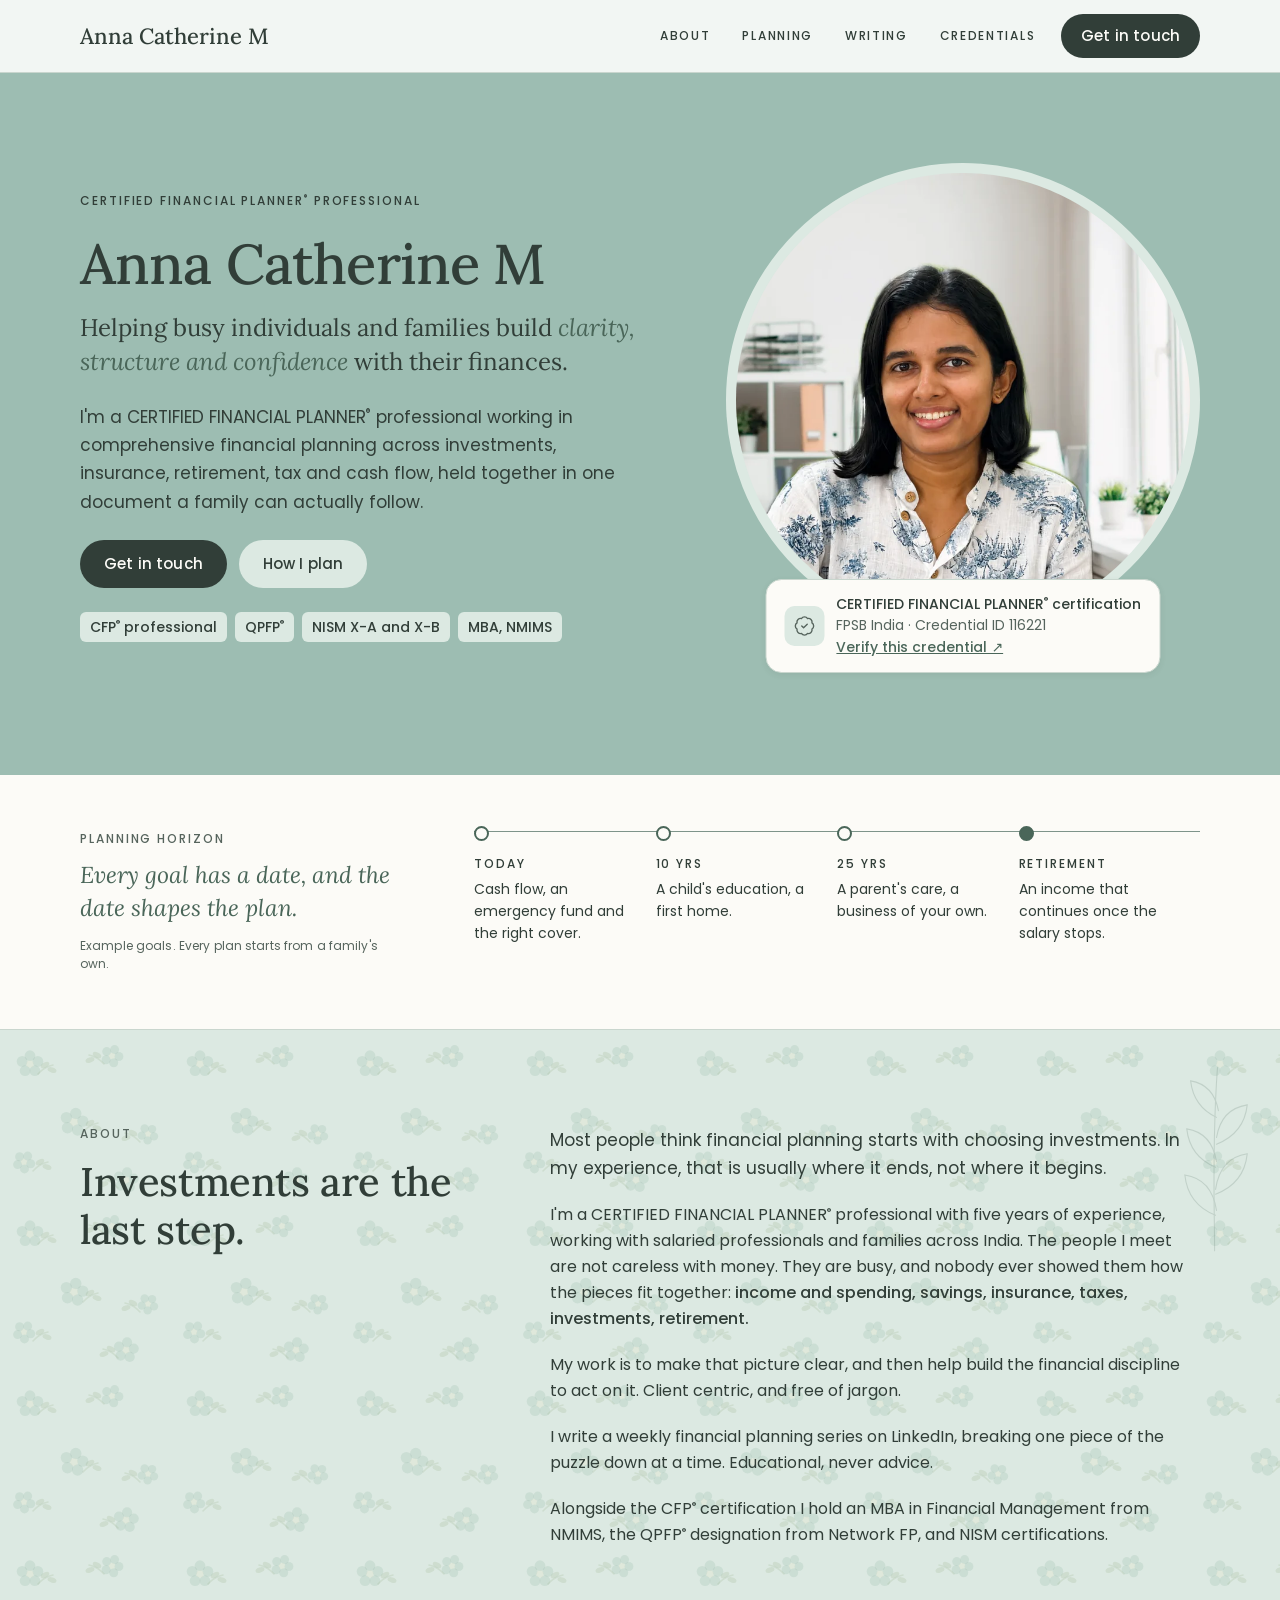
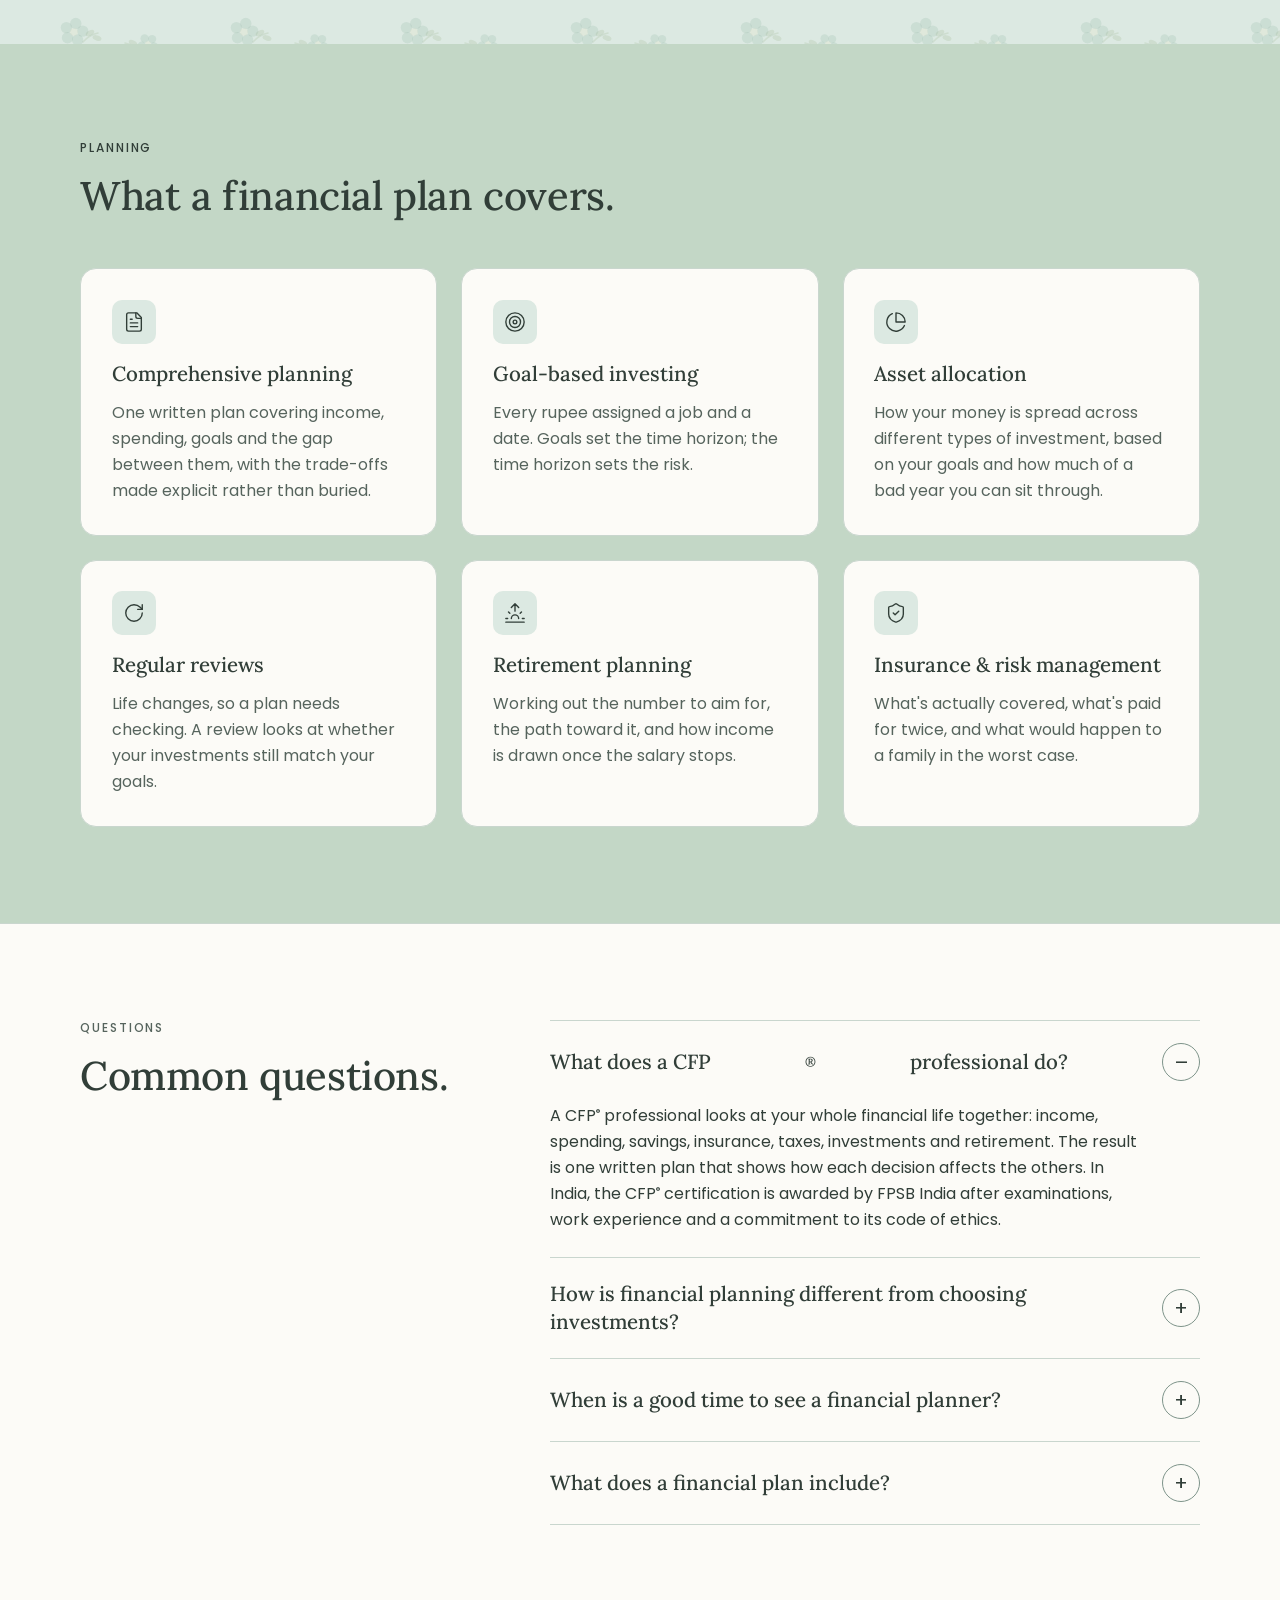
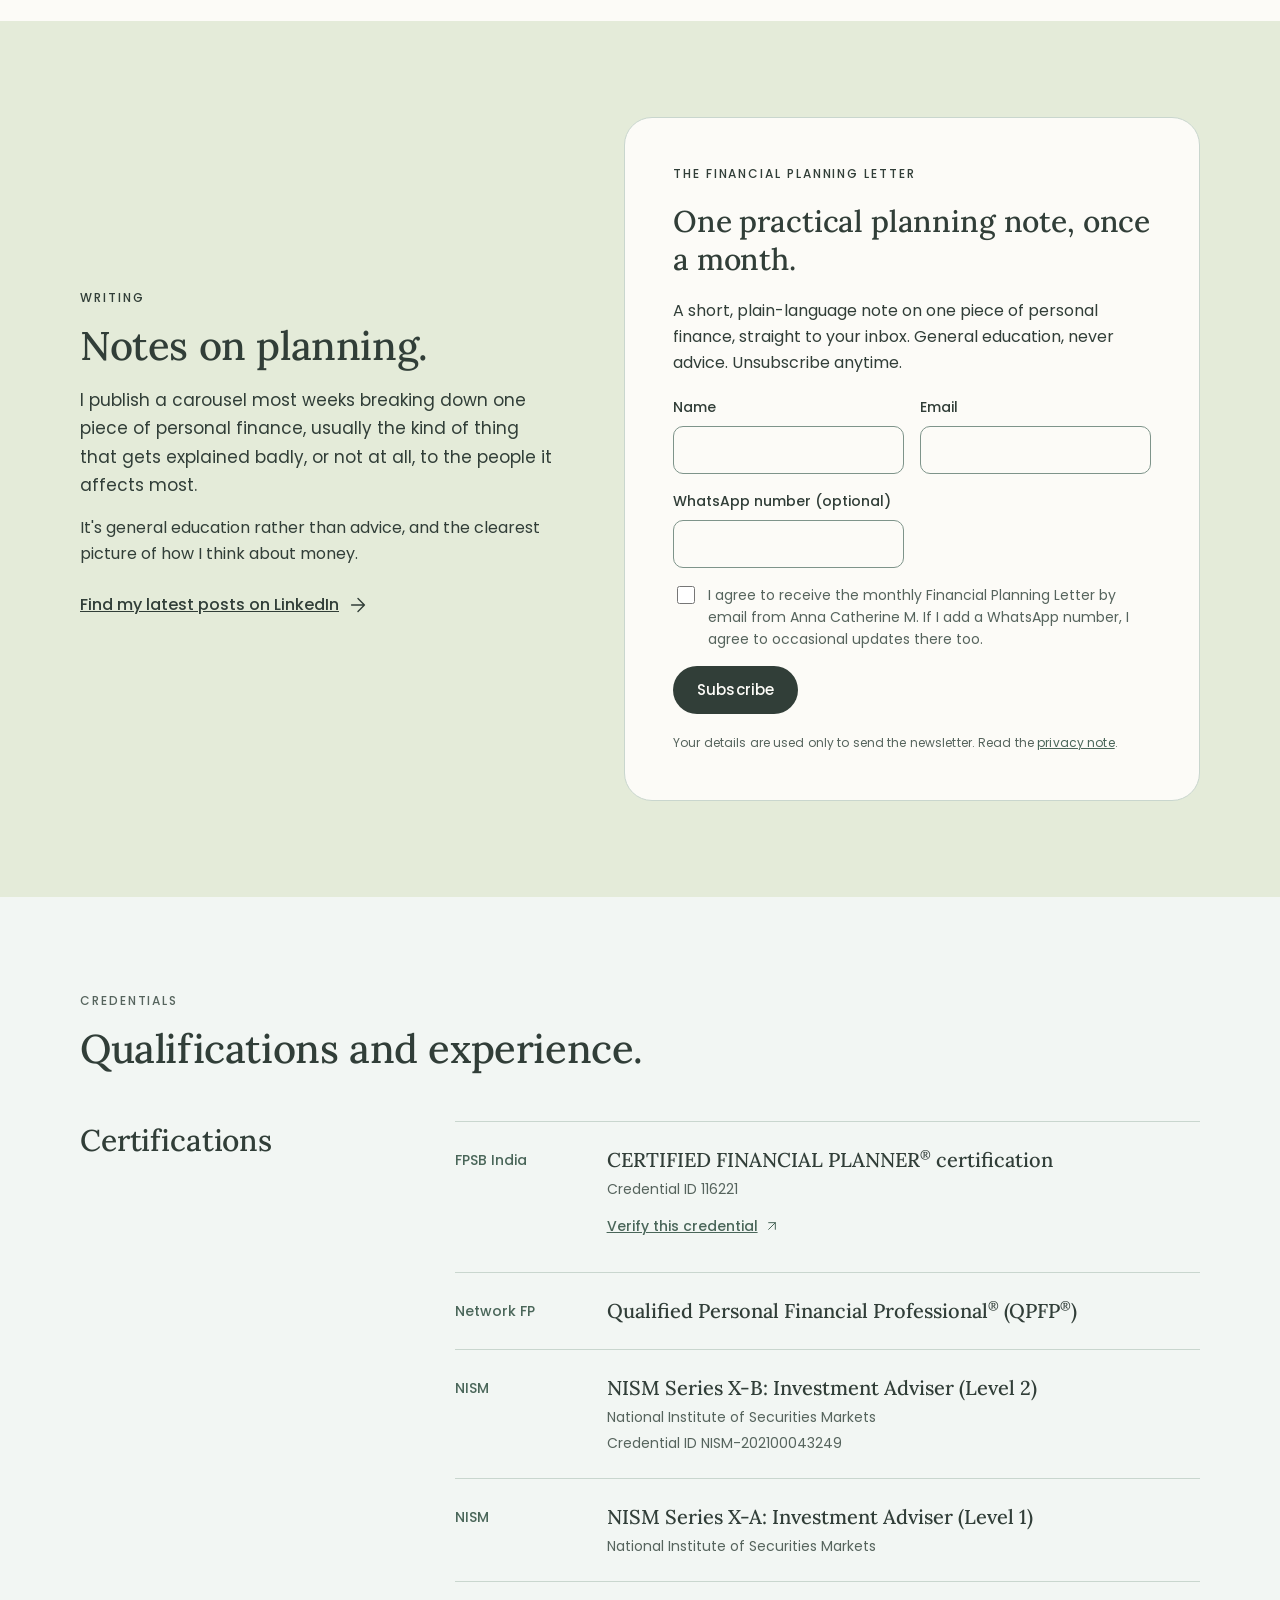
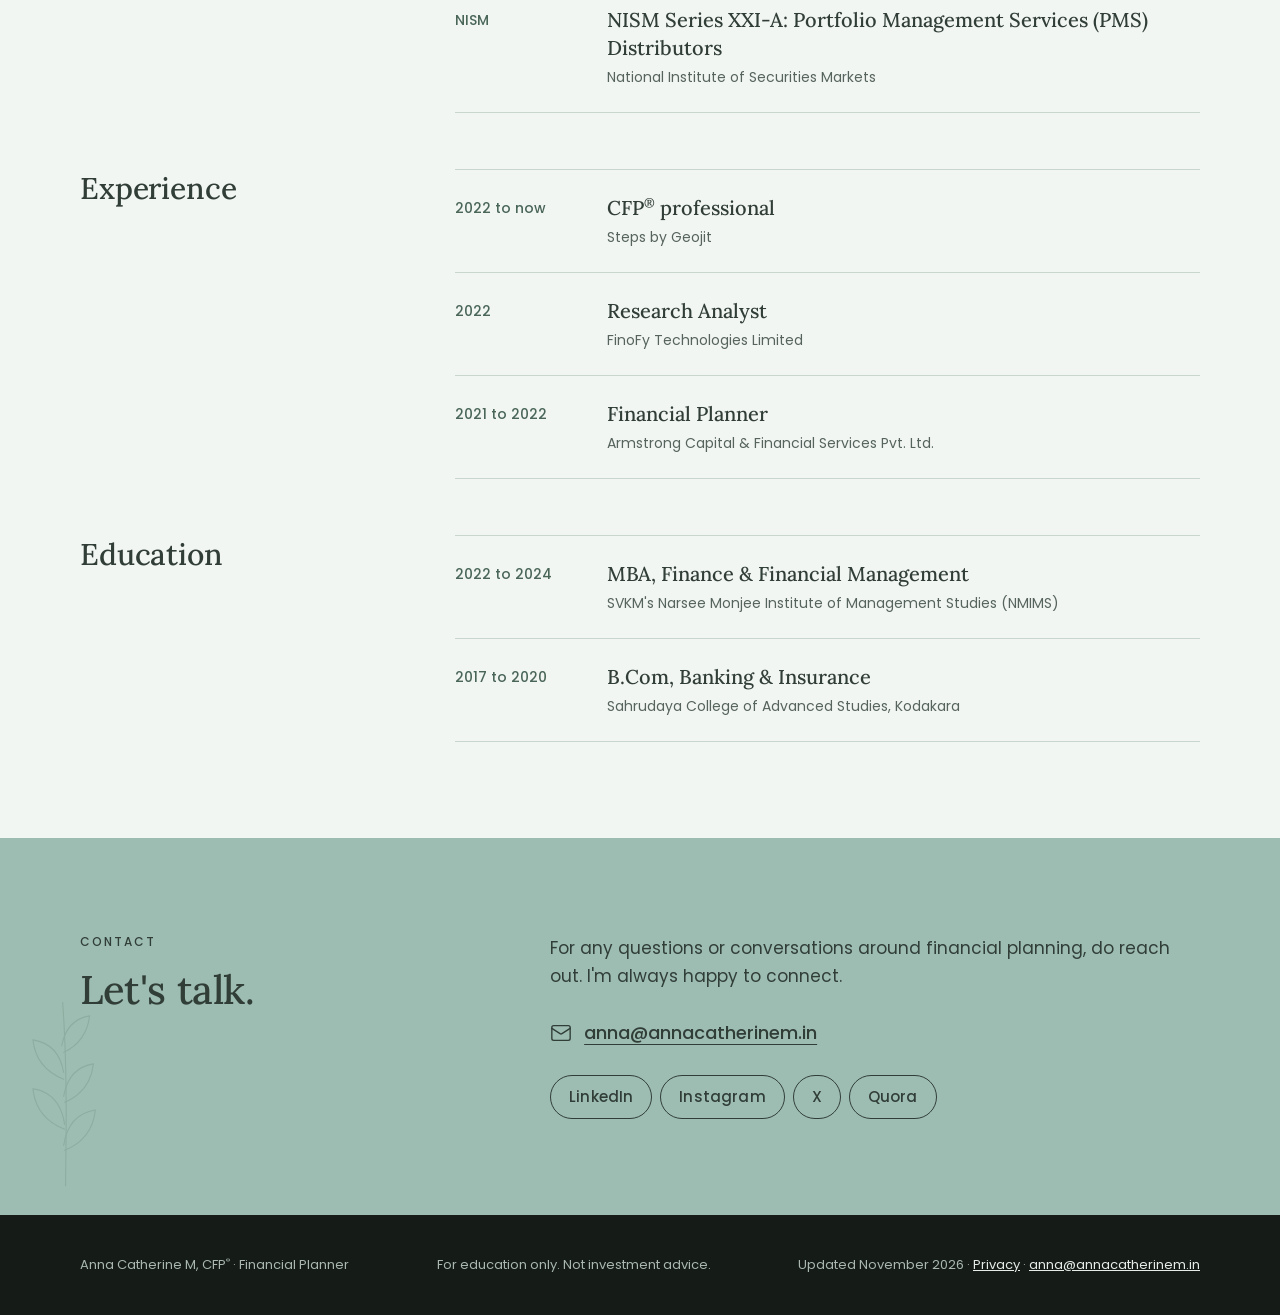
==== commit da24bf4e: "Update credential wording, disclaimer and privacy note Follow the CFP mark rules, use the domain ema" ====
--- a/index.html
+++ b/index.html
@@ -7,13 +7,13 @@
 <meta name="theme-color" content="#F2F6F3">
 <title>Financial Planner in Kochi, Kerala | Anna Catherine M, CFP&reg;</title>
 <meta name="author" content="Anna Catherine M">
-<meta name="description" content="Anna Catherine M is a Certified Financial Planner in Kochi, Kerala, working with salaried professionals and families on investments, tax and retirement.">
+<meta name="description" content="Anna Catherine M, CFP&reg; professional in Kochi, Kerala, helping busy individuals and families build clarity, structure and confidence with their finances.">
 <meta name="robots" content="index, follow, max-image-preview:large">
 <meta name="geo.region" content="IN-KL">
 <meta name="geo.placename" content="Kochi, Kerala">
 <meta property="og:locale" content="en_IN">
-<meta property="og:title" content="Anna Catherine M, Certified Financial Planner in Kochi">
-<meta property="og:description" content="Certified Financial Planner in Kochi, Kerala. Helping busy individuals and families build clarity, structure and confidence with their finances.">
+<meta property="og:title" content="Anna Catherine M, CFP&reg; | Financial Planner in Kochi">
+<meta property="og:description" content="CFP&reg; professional in Kochi, Kerala. Helping busy individuals and families build clarity, structure and confidence with their finances.">
 <meta property="og:type" content="profile">
 <meta property="og:url" content="https://annacatherinem.in/">
 <meta property="og:image" content="https://annacatherinem.in/preview-card.jpg?v=4">
@@ -21,7 +21,7 @@
 <meta property="og:image:height" content="630">
 <meta property="og:site_name" content="Anna Catherine M">
 <meta name="twitter:card" content="summary_large_image">
-<meta name="twitter:title" content="Anna Catherine M, Certified Financial Planner in Kochi">
+<meta name="twitter:title" content="Anna Catherine M, CFP&reg; | Financial Planner in Kochi">
 <meta name="twitter:description" content="Helping busy individuals and families build clarity, structure and confidence with their finances.">
 <meta name="twitter:image" content="https://annacatherinem.in/preview-card.jpg?v=4">
 <link rel="canonical" href="https://annacatherinem.in/">
@@ -33,7 +33,7 @@
   "@type": "WebSite",
   "@id": "https://annacatherinem.in/#website",
   "url": "https://annacatherinem.in/",
-  "name": "Anna Catherine M, Certified Financial Planner in Kochi",
+  "name": "Anna Catherine M, CFP® | Financial Planner in Kochi",
   "inLanguage": "en-IN",
   "publisher": { "@id": "https://annacatherinem.in/#person" }
   },
@@ -41,10 +41,10 @@
   "@type": "ProfilePage",
   "@id": "https://annacatherinem.in/#profile",
   "url": "https://annacatherinem.in/",
-  "name": "Financial Planner in Kochi, Kerala | Anna Catherine M, CFP",
+  "name": "Financial Planner in Kochi, Kerala | Anna Catherine M, CFP®",
   "isPartOf": { "@id": "https://annacatherinem.in/#website" },
   "mainEntity": { "@id": "https://annacatherinem.in/#person" },
-  "dateModified": "2026-10-20T20:00:00+05:30"
+  "dateModified": "2026-11-23T20:00:00+05:30"
   },
   {
   "@type": "Person",
@@ -53,15 +53,15 @@
   "alternateName": "Anna Catherine",
   "url": "https://annacatherinem.in/",
   "image": "https://annacatherinem.in/anna-catherine.jpg",
-  "jobTitle": "Certified Financial Planner",
-  "email": "mailto:annacatherinecfp@gmail.com",
+  "jobTitle": "CERTIFIED FINANCIAL PLANNER® professional",
+  "email": "mailto:anna@annacatherinem.in",
   "address": { "@type": "PostalAddress", "addressLocality": "Kochi", "addressRegion": "Kerala", "addressCountry": "IN" },
   "homeLocation": { "@type": "Place", "name": "Kochi, Kerala" },
   "areaServed": [
     { "@type": "City", "name": "Kochi" },
     { "@type": "State", "name": "Kerala" }
   ],
-  "description": "Certified Financial Planner based in Kochi, Kerala, with five years in goal-based financial planning across retirement, tax efficiency, contingency planning and risk management.",
+  "description": "CFP® professional based in Kochi, Kerala, with five years in goal-based financial planning across retirement, tax efficiency, contingency planning and risk management.",
   "sameAs": [
     "https://www.linkedin.com/in/annacatherinem/",
     "https://x.com/annacatherinem5",
@@ -70,7 +70,7 @@
   ],
   "knowsAbout": ["Financial planning","Personal finance","Tax planning","Cash flow planning","Goal-based investing","Retirement planning","Asset allocation","Insurance planning","Risk management"],
   "hasCredential": [
-    { "@type": "EducationalOccupationalCredential", "name": "CERTIFIED FINANCIAL PLANNER", "credentialCategory": "certification", "recognizedBy": { "@type": "Organization", "name": "FPSB India" } },
+    { "@type": "EducationalOccupationalCredential", "name": "CERTIFIED FINANCIAL PLANNER® certification", "credentialCategory": "certification", "recognizedBy": { "@type": "Organization", "name": "FPSB India" } },
     { "@type": "EducationalOccupationalCredential", "name": "NISM Series X-B Investment Adviser (Level 2)", "credentialCategory": "certification", "recognizedBy": { "@type": "Organization", "name": "National Institute of Securities Markets" } },
     { "@type": "EducationalOccupationalCredential", "name": "Qualified Personal Financial Professional", "credentialCategory": "certification", "recognizedBy": { "@type": "Organization", "name": "Network FP" } }
   ],
@@ -279,7 +279,7 @@
     <a class="wordmark" href="#top">Anna Catherine M</a>
     <nav class="nav" aria-label="Main">
       <a href="#about">About</a>
-      <a href="#practice">Practice</a>
+      <a href="#practice">Planning</a>
       <a href="#writing">Writing</a>
       <a href="#credentials">Credentials</a>
       <a class="btn btn--primary" href="#contact">Get in touch</a>
@@ -291,7 +291,7 @@
   </div>
   <nav class="mobile-nav" id="mobile-nav" aria-label="Mobile">
     <a href="#about">About</a>
-    <a href="#practice">Practice</a>
+    <a href="#practice">Planning</a>
     <a href="#writing">Writing</a>
     <a href="#credentials">Credentials</a>
     <a class="btn btn--primary" href="#contact">Get in touch</a>
@@ -304,16 +304,16 @@
     <div class="wrap hero__in">
       <div class="hero__text">
         <div class="stack">
-          <h1><span class="eyebrow">Certified Financial Planner<sup>&reg;</sup> &middot; Kochi, Kerala</span> Anna Catherine M</h1>
+          <h1><span class="eyebrow">CERTIFIED FINANCIAL PLANNER<sup>&reg;</sup> professional</span> Anna Catherine M</h1>
           <p class="tagline">Helping busy individuals and families build <em>clarity, structure and confidence</em> with their finances.</p>
         </div>
-        <p class="lede">I'm a CERTIFIED FINANCIAL PLANNER<sup>&reg;</sup> in Kochi, working in comprehensive financial planning across investments, insurance, retirement, tax and cash flow, held together in one document a family can actually follow.</p>
+        <p class="lede">I'm a CERTIFIED FINANCIAL PLANNER<sup>&reg;</sup> professional working in comprehensive financial planning across investments, insurance, retirement, tax and cash flow, held together in one document a family can actually follow.</p>
         <div class="actions">
           <a class="btn btn--primary" href="#contact">Get in touch</a>
           <a class="btn btn--secondary" href="#about">How I plan</a>
         </div>
         <ul class="tags" aria-label="Qualifications">
-          <li>CFP<sup>&reg;</sup></li>
+          <li>CFP<sup>&reg;</sup> professional</li>
           <li>QPFP<sup>&reg;</sup></li>
           <li>NISM X-A and X-B</li>
           <li>MBA, NMIMS</li>
@@ -323,13 +323,13 @@
         <div class="portrait__disc">
           <picture>
             <source srcset="anna-catherine-portrait.webp" type="image/webp">
-            <img src="anna-catherine-portrait.jpg" alt="Anna Catherine M, Certified Financial Planner in Kochi, Kerala" width="800" height="800" fetchpriority="high" decoding="async">
+            <img src="anna-catherine-portrait.jpg" alt="Anna Catherine M, CFP&reg; professional in Kochi, Kerala" width="800" height="800" fetchpriority="high" decoding="async">
           </picture>
         </div>
         <div class="verify-card">
           <span class="chip"><svg class="ico" viewBox="0 0 24 24" aria-hidden="true"><path d="M3.85 8.62a4 4 0 0 1 4.78-4.77 4 4 0 0 1 6.74 0 4 4 0 0 1 4.78 4.78 4 4 0 0 1 0 6.74 4 4 0 0 1-4.77 4.78 4 4 0 0 1-6.75 0 4 4 0 0 1-4.78-4.77 4 4 0 0 1 0-6.76Z"/><path d="m9 12 2 2 4-4"/></svg></span>
           <div>
-            <strong>CERTIFIED FINANCIAL PLANNER<sup>&reg;</sup></strong>
+            <strong>CERTIFIED FINANCIAL PLANNER<sup>&reg;</sup> certification</strong>
             <span>FPSB India &middot; Credential ID 116221</span>
             <a href="https://certificatesin.fpsb.org/f77ab8f1-3e41-46aa-9da3-a28ff362c9df" target="_blank" rel="noopener">Verify this credential &#8599;</a>
           </div>
@@ -363,10 +363,10 @@
       </div>
       <div class="prose">
         <p class="lede">Most people think financial planning starts with choosing investments. In my experience, that is usually where it ends, not where it begins.</p>
-        <p>I'm a CERTIFIED FINANCIAL PLANNER<sup>&reg;</sup> with five years of experience, working with salaried professionals and families in Kochi, across Kerala and beyond. The people I meet are not careless with money. They are busy, and nobody ever showed them how the pieces fit together: <strong>income and spending, savings, insurance, taxes, investments, retirement.</strong></p>
+        <p>I'm a CERTIFIED FINANCIAL PLANNER<sup>&reg;</sup> professional with five years of experience, working with salaried professionals and families across India. The people I meet are not careless with money. They are busy, and nobody ever showed them how the pieces fit together: <strong>income and spending, savings, insurance, taxes, investments, retirement.</strong></p>
         <p>My work is to make that picture clear, and then help build the financial discipline to act on it. Client centric, and free of jargon.</p>
         <p>I write a weekly financial planning series on LinkedIn, breaking one piece of the puzzle down at a time. Educational, never advice.</p>
-        <p>Alongside the CFP certification I hold an MBA in Financial Management from NMIMS, the QPFP<sup>&reg;</sup> designation from Network FP, and NISM certifications.</p>
+        <p>Alongside the CFP<sup>&reg;</sup> certification I hold an MBA in Financial Management from NMIMS, the QPFP<sup>&reg;</sup> designation from Network FP, and NISM certifications.</p>
       </div>
     </div>
   </section>
@@ -374,8 +374,8 @@
   <section class="section leaf anim" id="practice">
     <div class="wrap">
       <div class="stack">
-        <span class="eyebrow">Practice</span>
-        <h2>Areas I work across.</h2>
+        <span class="eyebrow">Planning</span>
+        <h2>What a financial plan covers.</h2>
       </div>
       <div class="cards">
         <div class="card">
@@ -391,12 +391,12 @@
         <div class="card">
           <span class="chip"><svg class="ico" viewBox="0 0 24 24" aria-hidden="true"><path d="M21.21 15.89A10 10 0 1 1 8 2.83"/><path d="M22 12A10 10 0 0 0 12 2v10z"/></svg></span>
           <h3>Asset allocation</h3>
-          <p>Funds chosen against a client's goals and their tolerance for a bad year, not against last year's returns.</p>
+          <p>How your money is spread across different types of investment, based on your goals and how much of a bad year you can sit through.</p>
         </div>
         <div class="card">
           <span class="chip"><svg class="ico" viewBox="0 0 24 24" aria-hidden="true"><path d="M21 12a9 9 0 1 1-9-9c2.52 0 4.93 1 6.74 2.74L21 8"/><path d="M21 3v5h-5"/></svg></span>
-          <h3>Portfolio reviews</h3>
-          <p>Periodic reviews that check the portfolio still matches the plan, and correct the drift when it doesn't.</p>
+          <h3>Regular reviews</h3>
+          <p>Life changes, so a plan needs checking. A review looks at whether your investments still match your goals.</p>
         </div>
         <div class="card">
           <span class="chip"><svg class="ico" viewBox="0 0 24 24" aria-hidden="true"><path d="M12 2v8M4.93 10.93l1.41 1.41M2 18h2M20 18h2M19.07 10.93l-1.41 1.41M22 22H2M8 6l4-4 4 4M16 18a4 4 0 0 0-8 0"/></svg></span>
@@ -420,16 +420,16 @@
       </div>
       <div class="faq__list">
         <details open>
-          <summary>What does a Certified Financial Planner do?</summary>
-          <p>A CFP<sup>&reg;</sup> professional looks at your whole financial life together: income, spending, savings, insurance, taxes, investments and retirement. The result is one written plan that shows how each decision affects the others. In India, the CFP certification is awarded by FPSB India after examinations, work experience and a commitment to its code of ethics.</p>
+          <summary>What does a CFP<sup>&reg;</sup> professional do?</summary>
+          <p>A CFP<sup>&reg;</sup> professional looks at your whole financial life together: income, spending, savings, insurance, taxes, investments and retirement. The result is one written plan that shows how each decision affects the others. In India, the CFP<sup>&reg;</sup> certification is awarded by FPSB India after examinations, work experience and a commitment to its code of ethics.</p>
         </details>
         <details>
-          <summary>Is a financial planner the same as a mutual fund distributor?</summary>
-          <p>No. A distributor is paid commission on the products they sell. Financial planning starts from your goals and cash flow, and products come last, if at all. In India, investment advice for a fee can only be given by a SEBI Registered Investment Adviser.</p>
+          <summary>How is financial planning different from choosing investments?</summary>
+          <p>Financial planning starts from your goals and cash flow, and products come last, if at all. A plan also covers insurance, tax and retirement, so you can see how one decision affects the others.</p>
         </details>
         <details>
           <summary>When is a good time to see a financial planner?</summary>
-          <p>Usually around a change: a first job, marriage, a child, a home loan, a job switch, an inheritance, or retirement coming into view. Many families in Kochi and across Kerala also plan around income from abroad, which adds its own questions about tax, insurance and where money should be kept.</p>
+          <p>Usually around a change: a first job, marriage, a child, a home loan, a job switch, an inheritance, or retirement coming into view. Many families also plan around income from abroad, which adds its own questions about tax, insurance and where money should be kept.</p>
         </details>
         <details>
           <summary>What does a financial plan include?</summary>
@@ -466,9 +466,9 @@
           <input type="hidden" name="anticsrf" value="true">
           <button class="btn btn--primary" type="submit">Subscribe</button>
         </form>
-        <p class="letter__msg" data-ml-done hidden role="status">Thank you. You&rsquo;re subscribed, and the next letter will reach your inbox on the 23rd.</p>
+        <p class="letter__msg" data-ml-done hidden role="status">Thank you. Please check your inbox and confirm your email to finish subscribing.</p>
         <p class="letter__msg letter__msg--soon" data-ml-soon hidden>Launching soon. Follow along on LinkedIn or Instagram in the meantime.</p>
-        <p class="caption">Your details are used only to send the newsletter and are never shared.</p>
+        <p class="caption">Your details are used only to send the newsletter. Read the <a href="privacy.html">privacy note</a>.</p>
         <iframe name="ml-sink" title="Newsletter signup" hidden></iframe>
       </div>
     </div>
@@ -487,7 +487,7 @@
             <li>
               <span class="when">FPSB India</span>
               <div>
-                <h4>CERTIFIED FINANCIAL PLANNER<sup>&reg;</sup></h4>
+                <h4>CERTIFIED FINANCIAL PLANNER<sup>&reg;</sup> certification</h4>
                 <p class="id">Credential ID 116221</p>
                 <a class="verify" href="https://certificatesin.fpsb.org/f77ab8f1-3e41-46aa-9da3-a28ff362c9df" target="_blank" rel="noopener">Verify this credential <svg class="ico" viewBox="0 0 24 24" aria-hidden="true" style="width:16px;height:16px"><path d="M7 7h10v10M7 17 17 7"/></svg></a>
               </div>
@@ -523,16 +523,16 @@
         <div class="group">
           <h3>Experience</h3>
           <ol class="ledger">
-            <li><span class="when">2022–now</span><div><h4>Certified Financial Planner</h4><p>Steps by Geojit &middot; Kochi</p></div></li>
-            <li><span class="when">2022</span><div><h4>Research Analyst</h4><p>FinoFy Technologies Limited &middot; Mumbai</p></div></li>
-            <li><span class="when">2021–2022</span><div><h4>Financial Planner</h4><p>Armstrong Capital &amp; Financial Services Pvt. Ltd. &middot; Bengaluru</p></div></li>
+            <li><span class="when">2022 to now</span><div><h4>CFP<sup>&reg;</sup> professional</h4><p>Steps by Geojit</p></div></li>
+            <li><span class="when">2022</span><div><h4>Research Analyst</h4><p>FinoFy Technologies Limited</p></div></li>
+            <li><span class="when">2021 to 2022</span><div><h4>Financial Planner</h4><p>Armstrong Capital &amp; Financial Services Pvt. Ltd.</p></div></li>
           </ol>
         </div>
         <div class="group">
           <h3>Education</h3>
           <ol class="ledger">
-            <li><span class="when">2022–2024</span><div><h4>MBA, Finance &amp; Financial Management</h4><p>SVKM's Narsee Monjee Institute of Management Studies (NMIMS)</p></div></li>
-            <li><span class="when">2017–2020</span><div><h4>B.Com, Banking &amp; Insurance</h4><p>Sahrudaya College of Advanced Studies, Kodakara</p></div></li>
+            <li><span class="when">2022 to 2024</span><div><h4>MBA, Finance &amp; Financial Management</h4><p>SVKM's Narsee Monjee Institute of Management Studies (NMIMS)</p></div></li>
+            <li><span class="when">2017 to 2020</span><div><h4>B.Com, Banking &amp; Insurance</h4><p>Sahrudaya College of Advanced Studies, Kodakara</p></div></li>
           </ol>
         </div>
       </div>
@@ -547,8 +547,8 @@
         <h2>Let's talk.</h2>
       </div>
       <div class="prose">
-        <p class="lede">For any questions or conversations around financial planning, do reach out. I'm always happy to connect. Based in Kochi, Kerala.</p>
-        <a class="contact-email" href="mailto:annacatherinecfp@gmail.com"><svg class="ico" viewBox="0 0 24 24" aria-hidden="true"><rect width="20" height="16" x="2" y="4" rx="2"/><path d="m22 7-8.97 5.7a1.94 1.94 0 0 1-2.06 0L2 7"/></svg>annacatherinecfp@gmail.com</a>
+        <p class="lede">For any questions or conversations around financial planning, do reach out. I'm always happy to connect.</p>
+        <a class="contact-email" href="mailto:anna@annacatherinem.in"><svg class="ico" viewBox="0 0 24 24" aria-hidden="true"><rect width="20" height="16" x="2" y="4" rx="2"/><path d="m22 7-8.97 5.7a1.94 1.94 0 0 1-2.06 0L2 7"/></svg>anna@annacatherinem.in</a>
         <ul class="links" aria-label="Elsewhere">
           <li><a class="btn btn--outline" href="https://www.linkedin.com/in/annacatherinem">LinkedIn</a></li>
           <li><a class="btn btn--outline" href="https://www.instagram.com/annacatherinem.cfp">Instagram</a></li>
@@ -563,8 +563,9 @@
 
 <footer>
   <div class="wrap">
-    <span>Anna Catherine M &middot; CFP<sup>&reg;</sup> &middot; Financial Planner in Kochi, Kerala</span>
-    <span>Updated October 2026 &middot; <a href="mailto:annacatherinecfp@gmail.com">annacatherinecfp@gmail.com</a></span>
+    <span>Anna Catherine M, CFP<sup>&reg;</sup> &middot; Financial Planner</span>
+    <span>For education only. Not investment advice.</span>
+    <span>Updated November 2026 &middot; <a href="privacy.html">Privacy</a> &middot; <a href="mailto:anna@annacatherinem.in">anna@annacatherinem.in</a></span>
   </div>
 </footer>
 
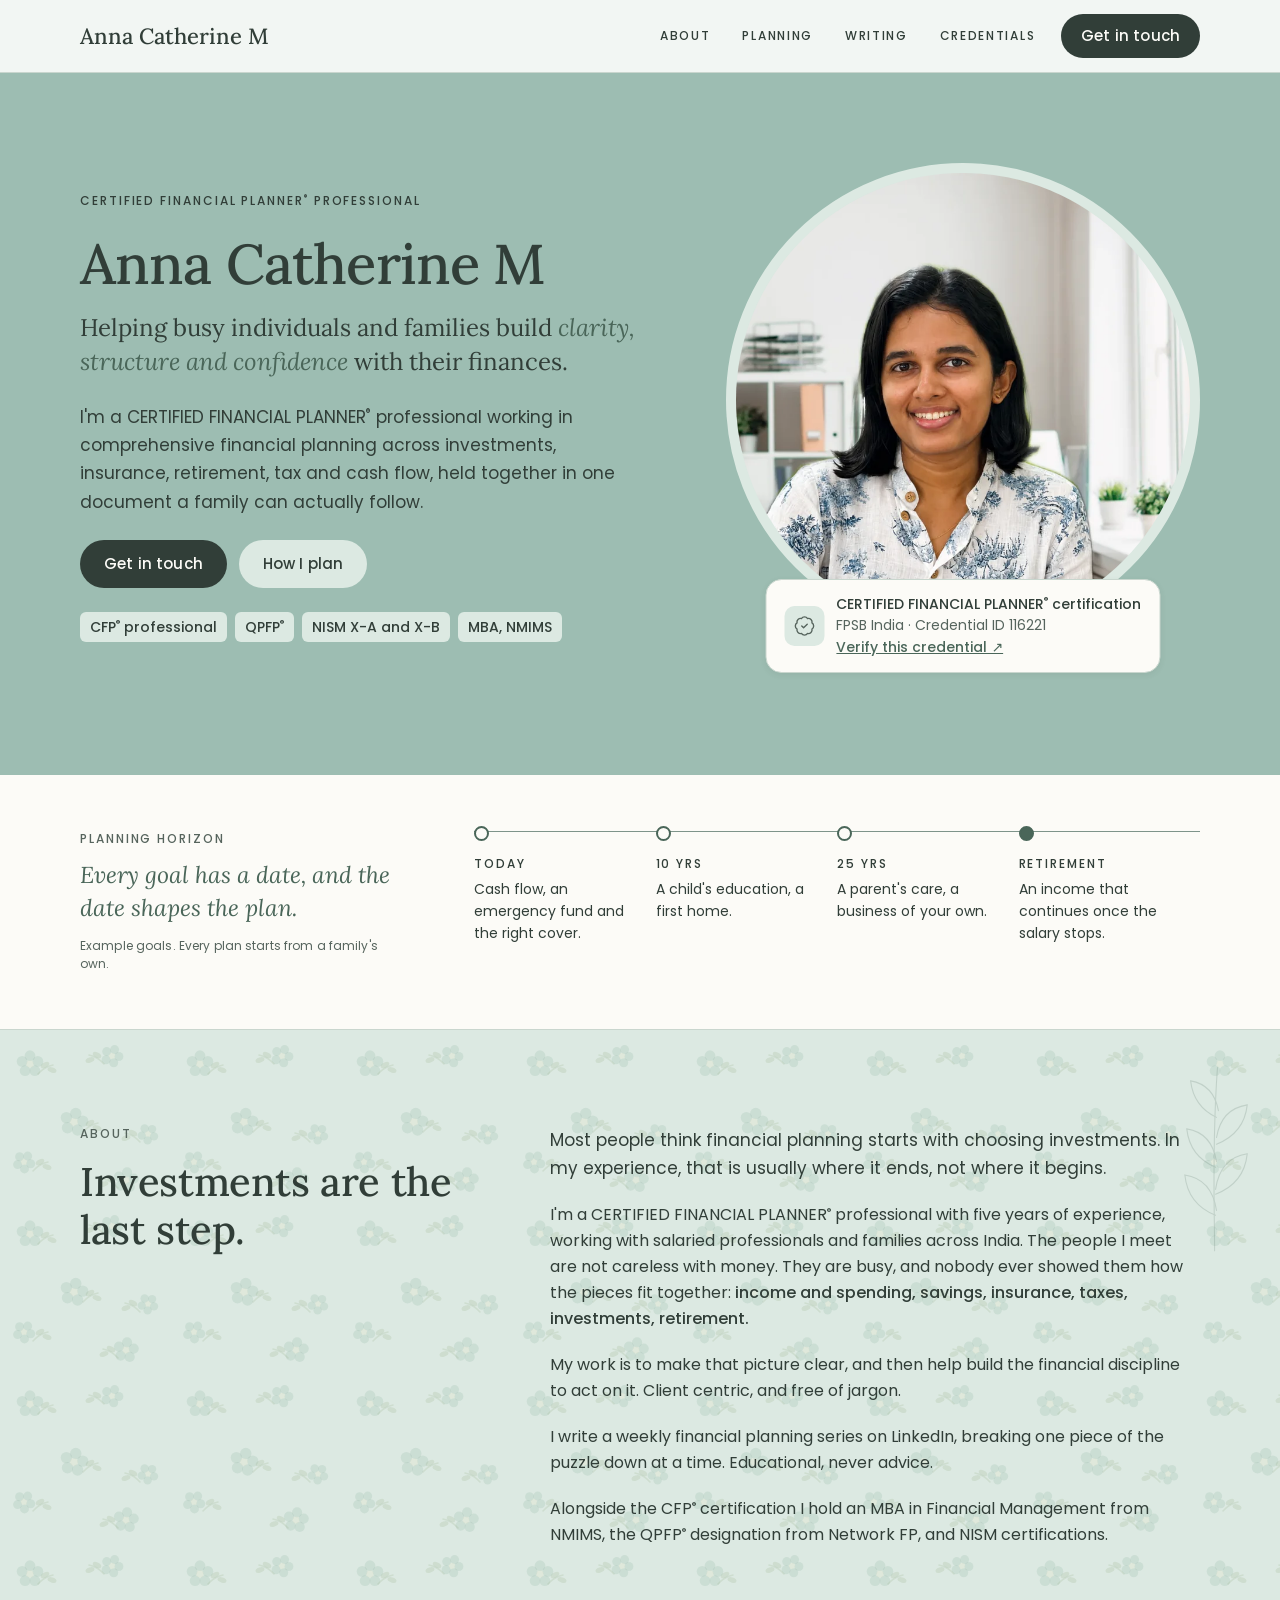
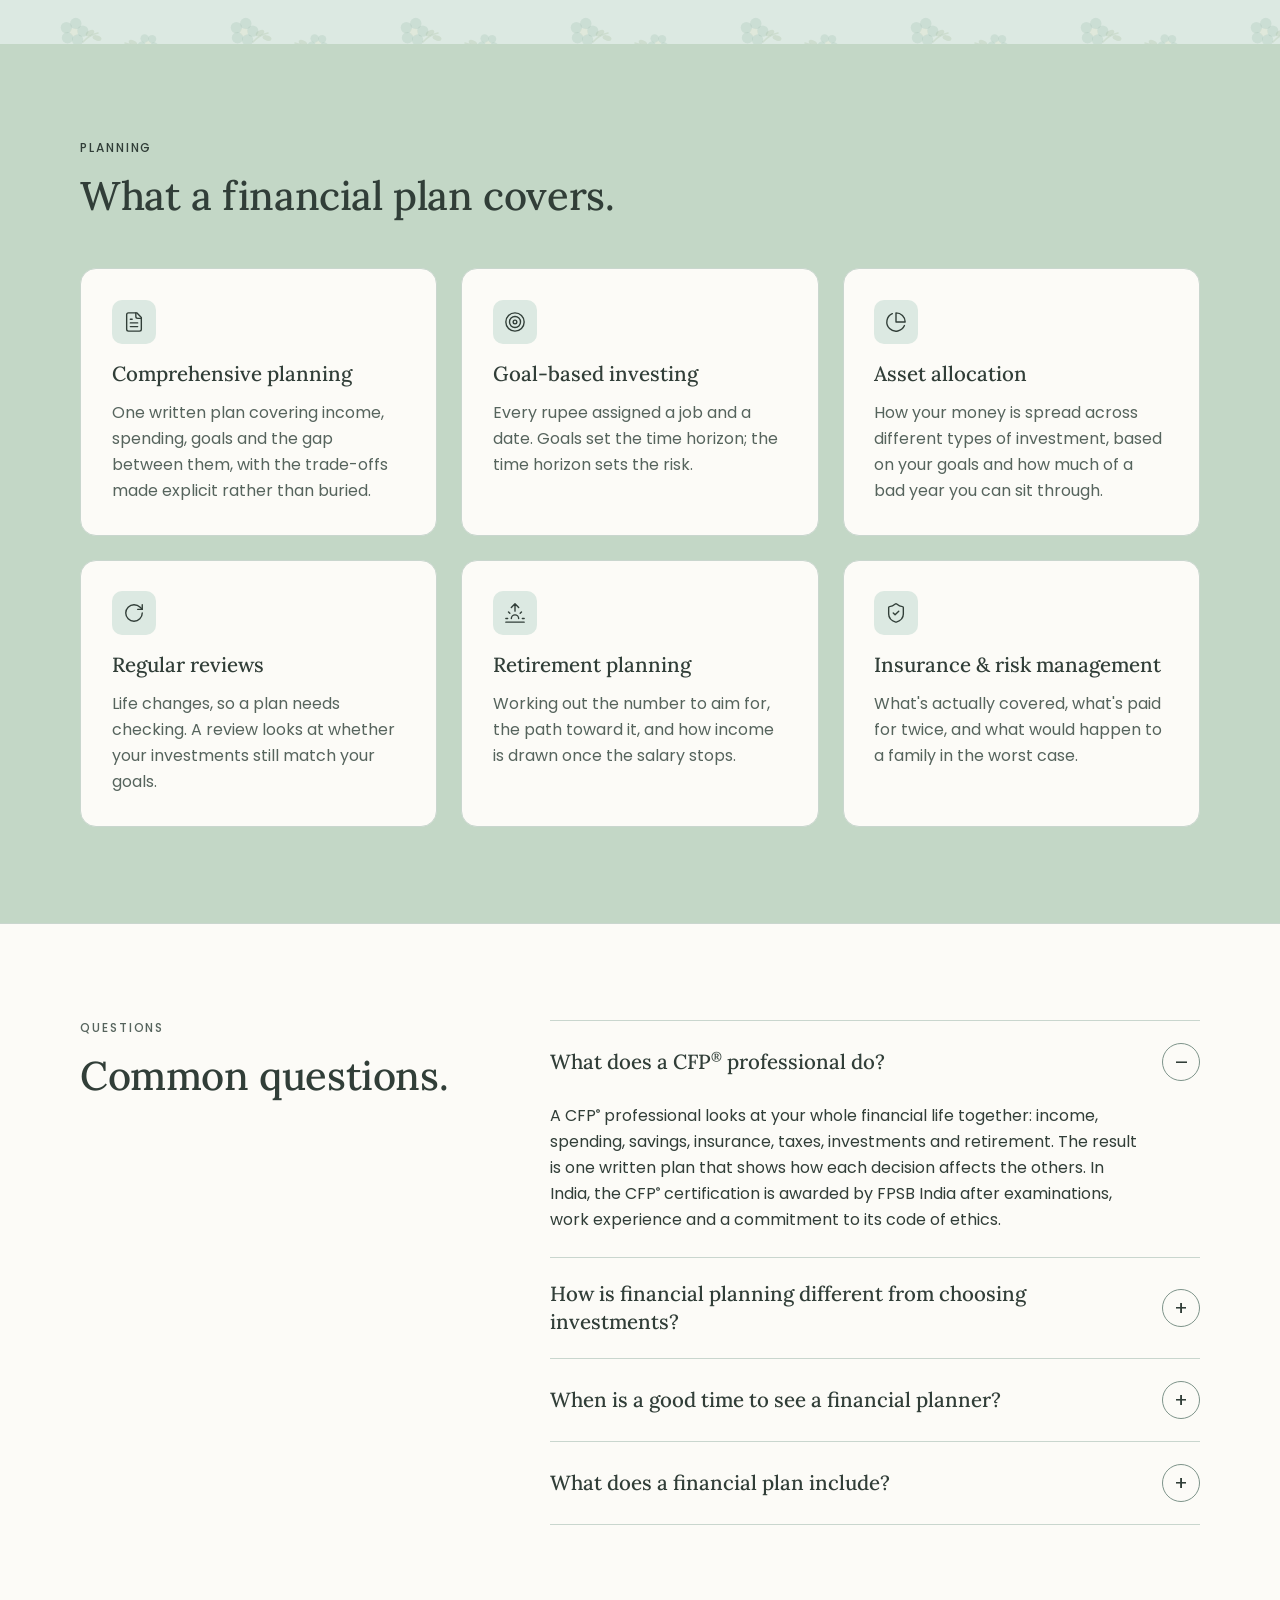
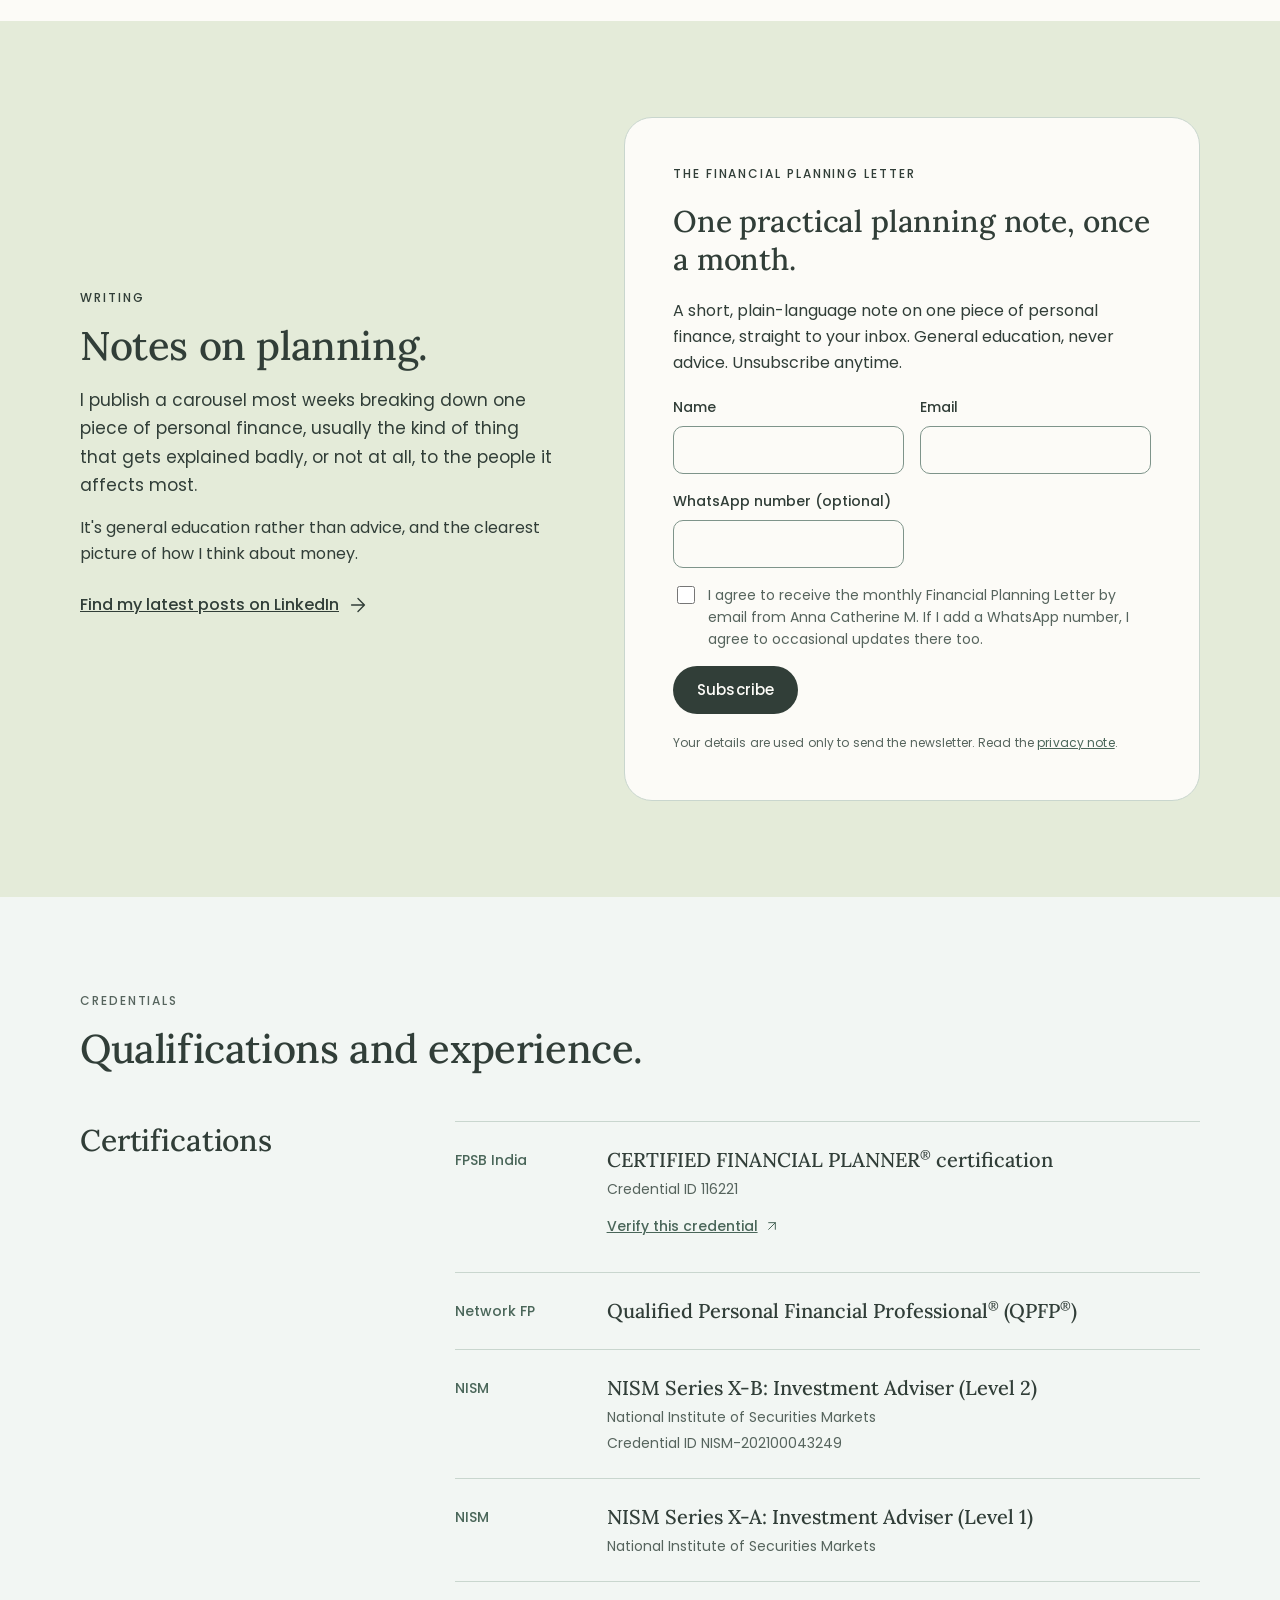
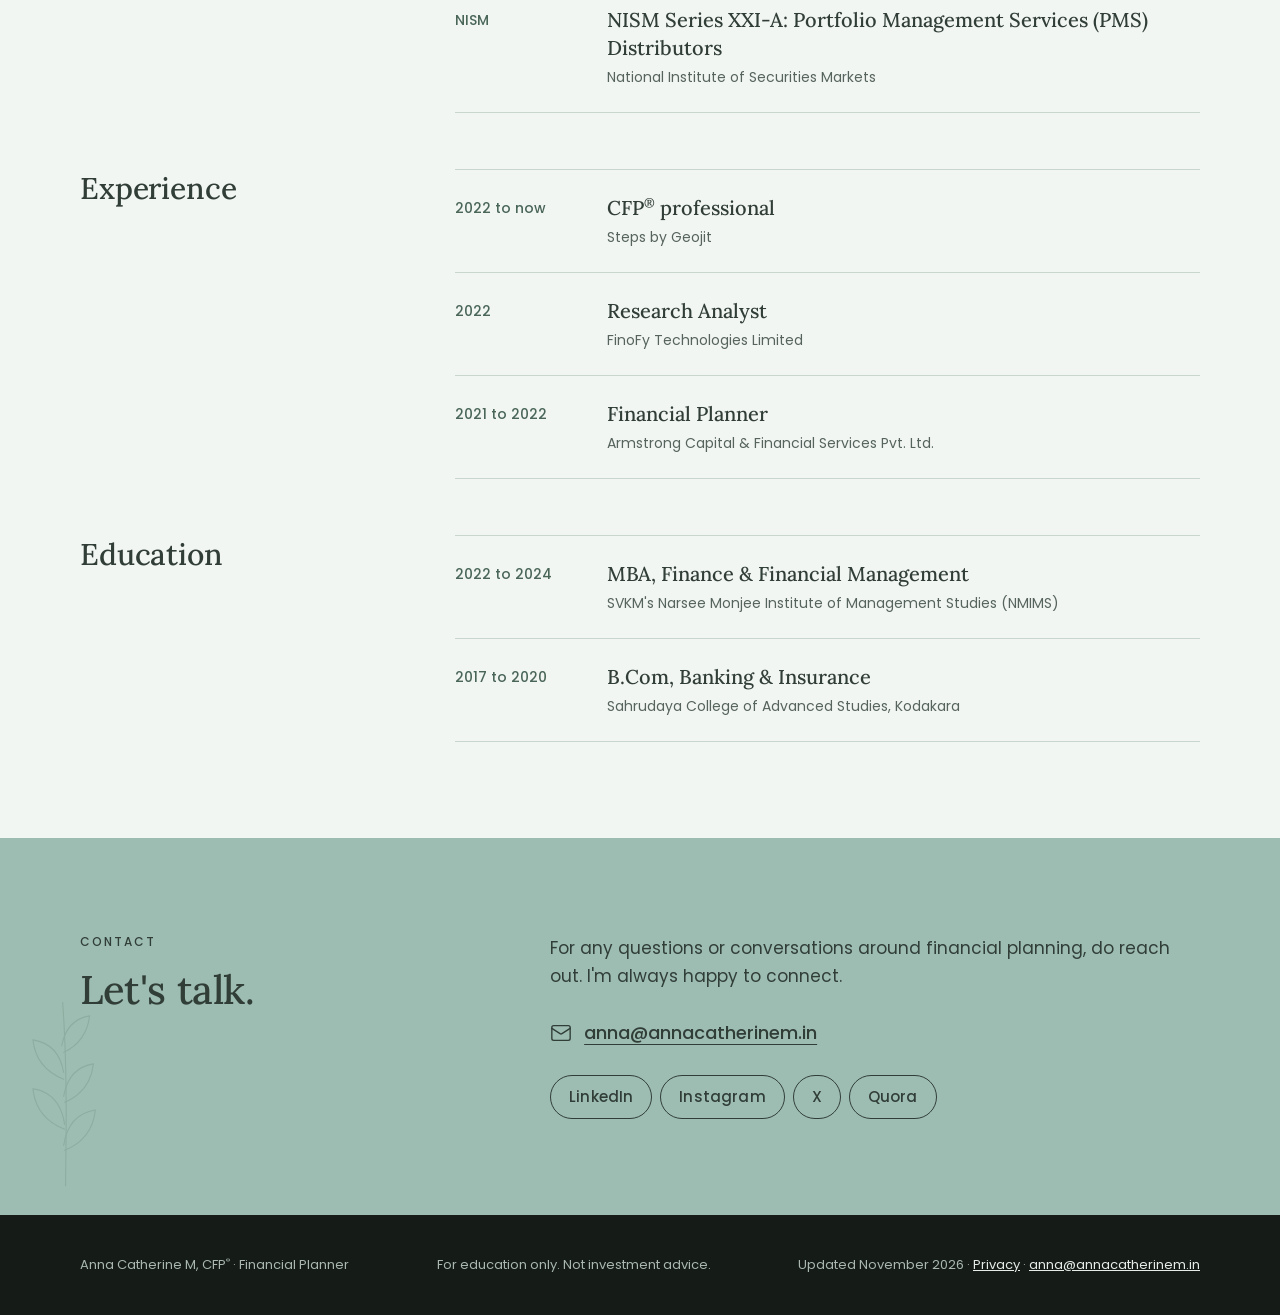
==== commit 4833d452: "Fix spacing around the registered mark in the FAQ question Co-Authored-By: Claude Opus 5.5 <noreply@" ====
--- a/index.html
+++ b/index.html
@@ -420,7 +420,7 @@
       </div>
       <div class="faq__list">
         <details open>
-          <summary>What does a CFP<sup>&reg;</sup> professional do?</summary>
+          <summary><span>What does a CFP<sup>&reg;</sup> professional do?</span></summary>
           <p>A CFP<sup>&reg;</sup> professional looks at your whole financial life together: income, spending, savings, insurance, taxes, investments and retirement. The result is one written plan that shows how each decision affects the others. In India, the CFP<sup>&reg;</sup> certification is awarded by FPSB India after examinations, work experience and a commitment to its code of ethics.</p>
         </details>
         <details>
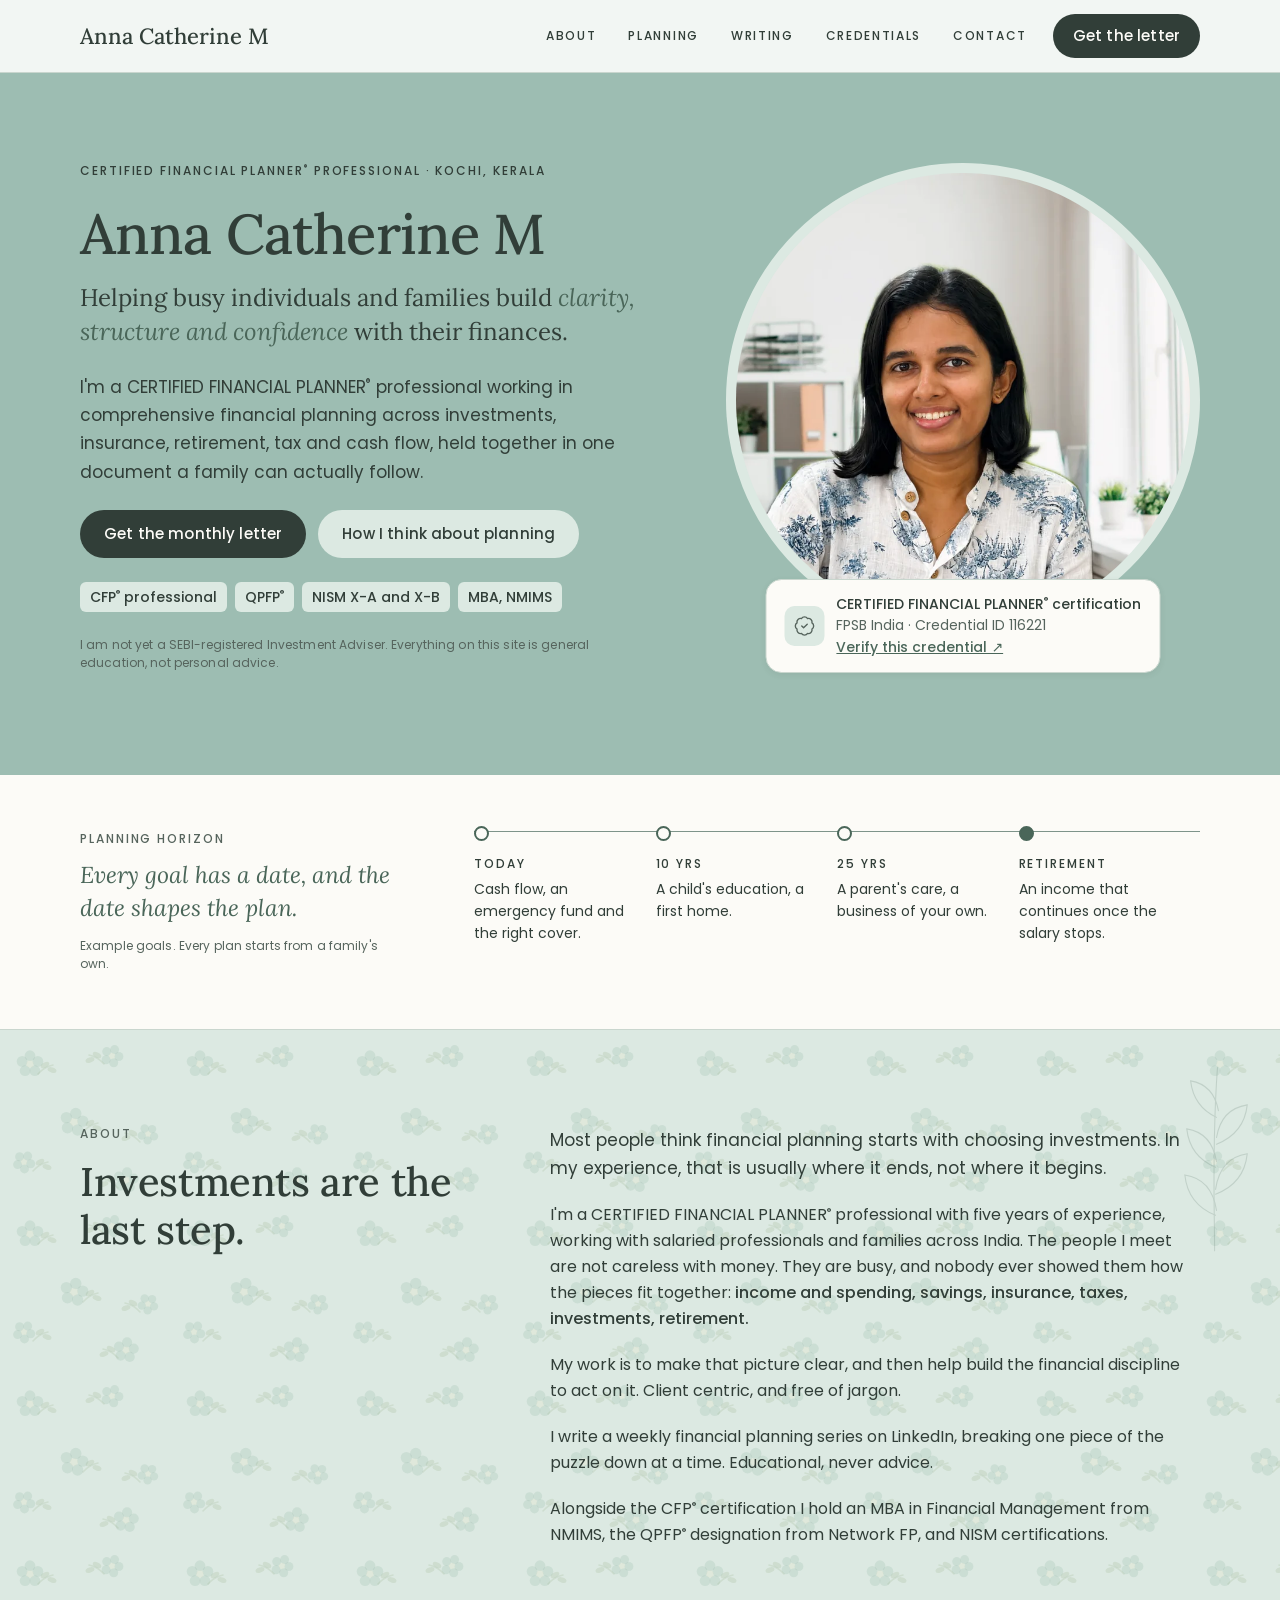
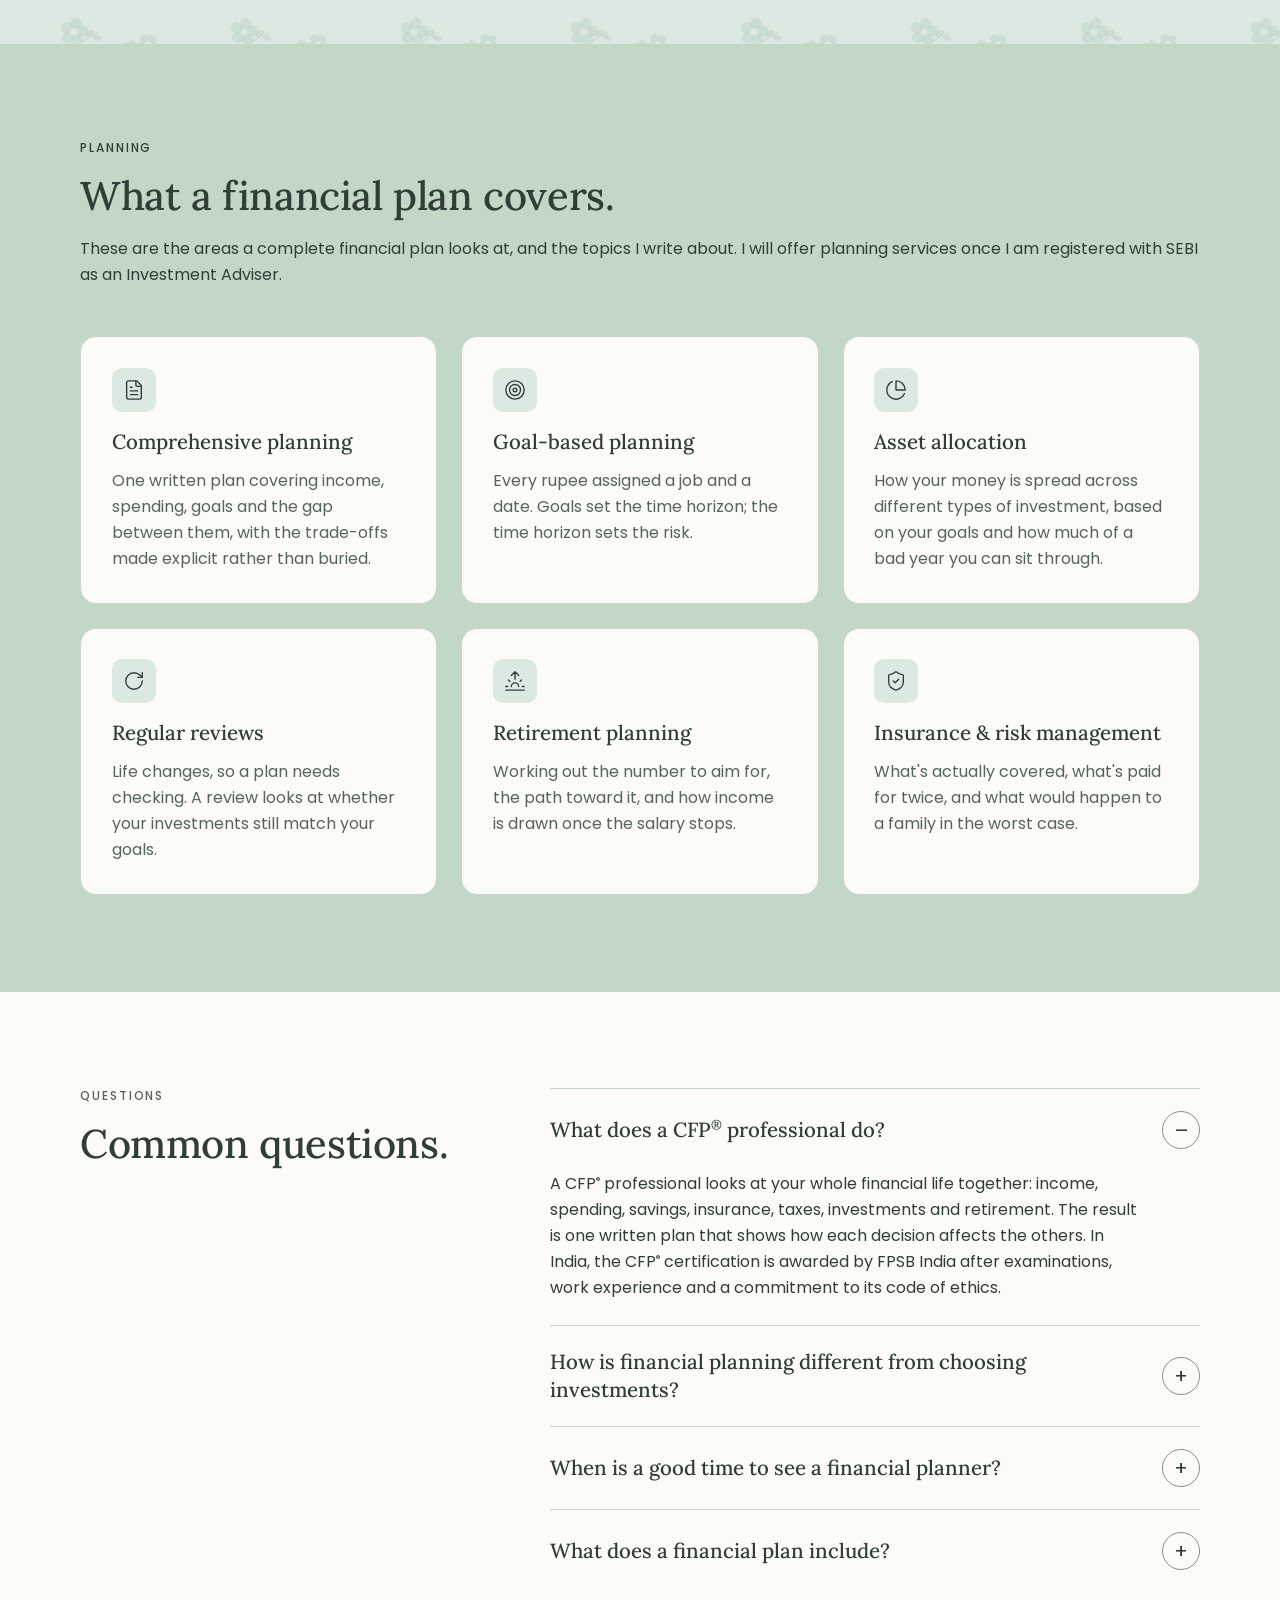
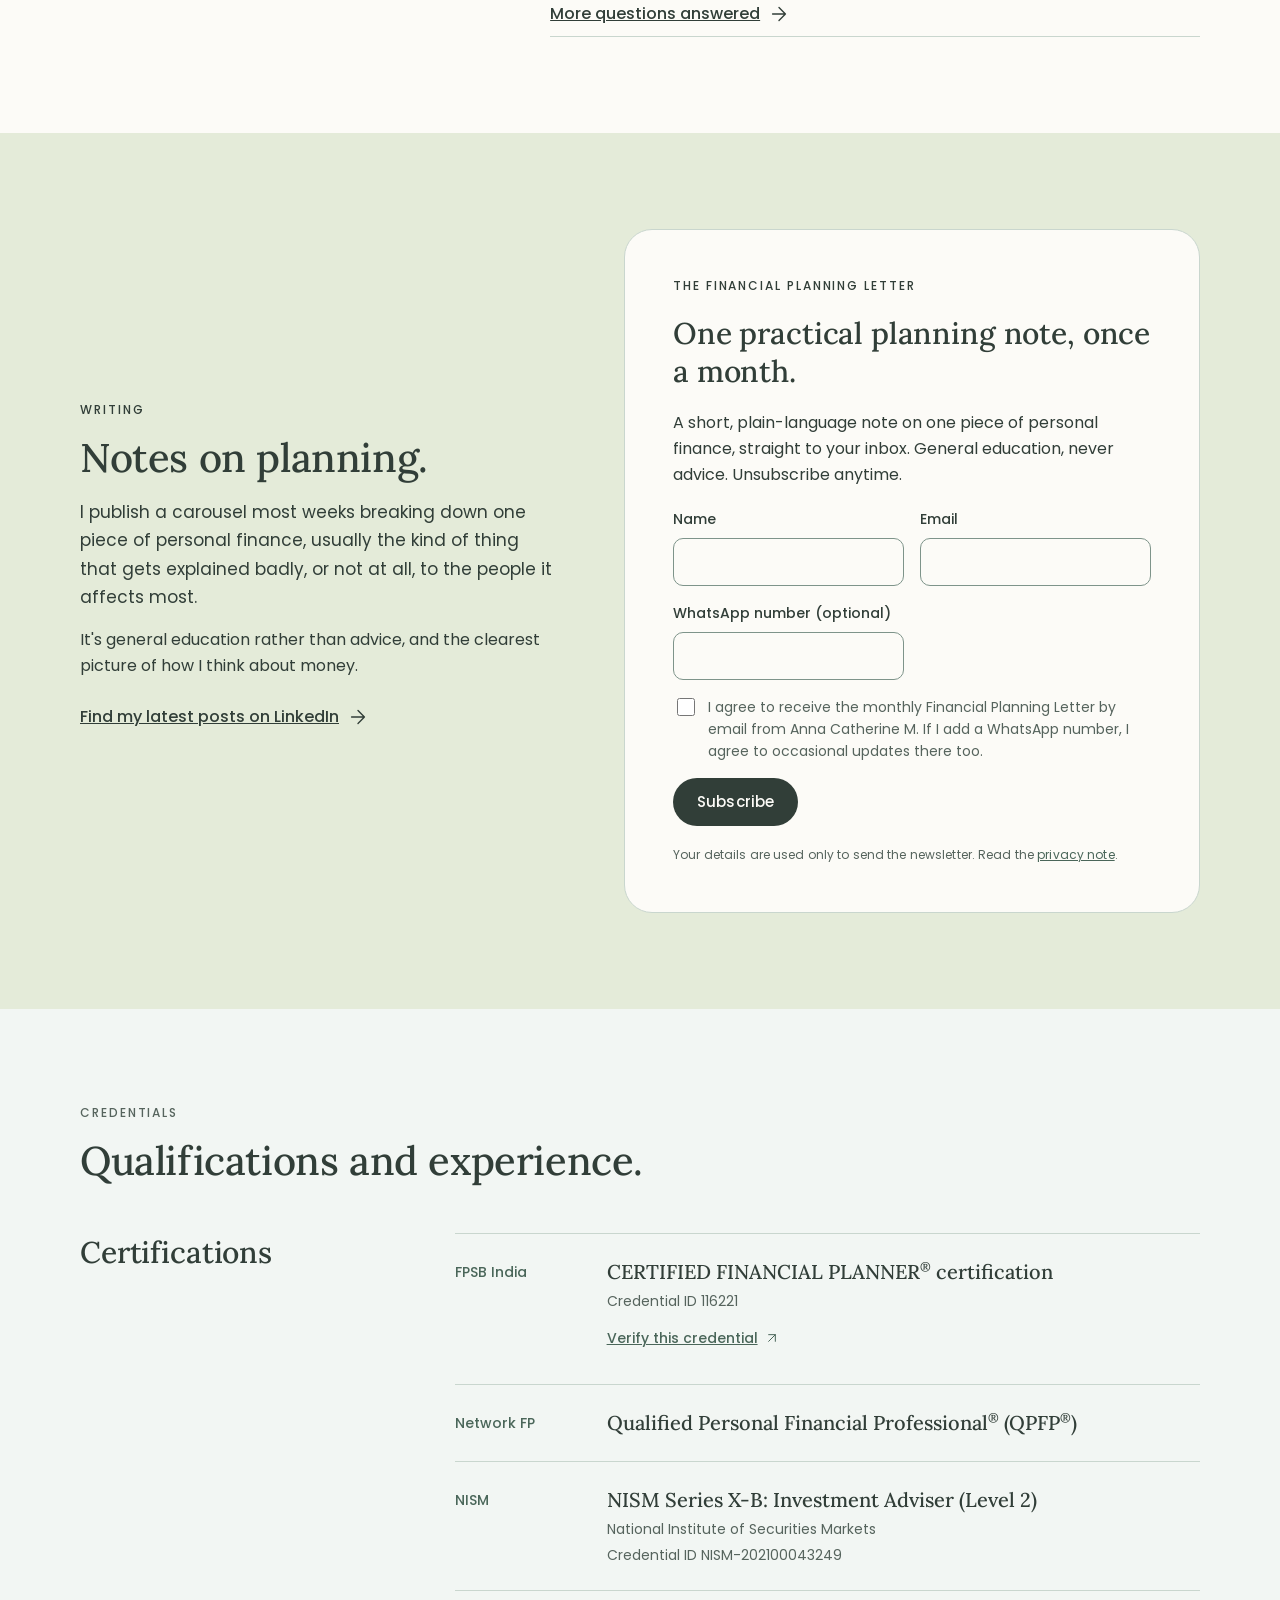
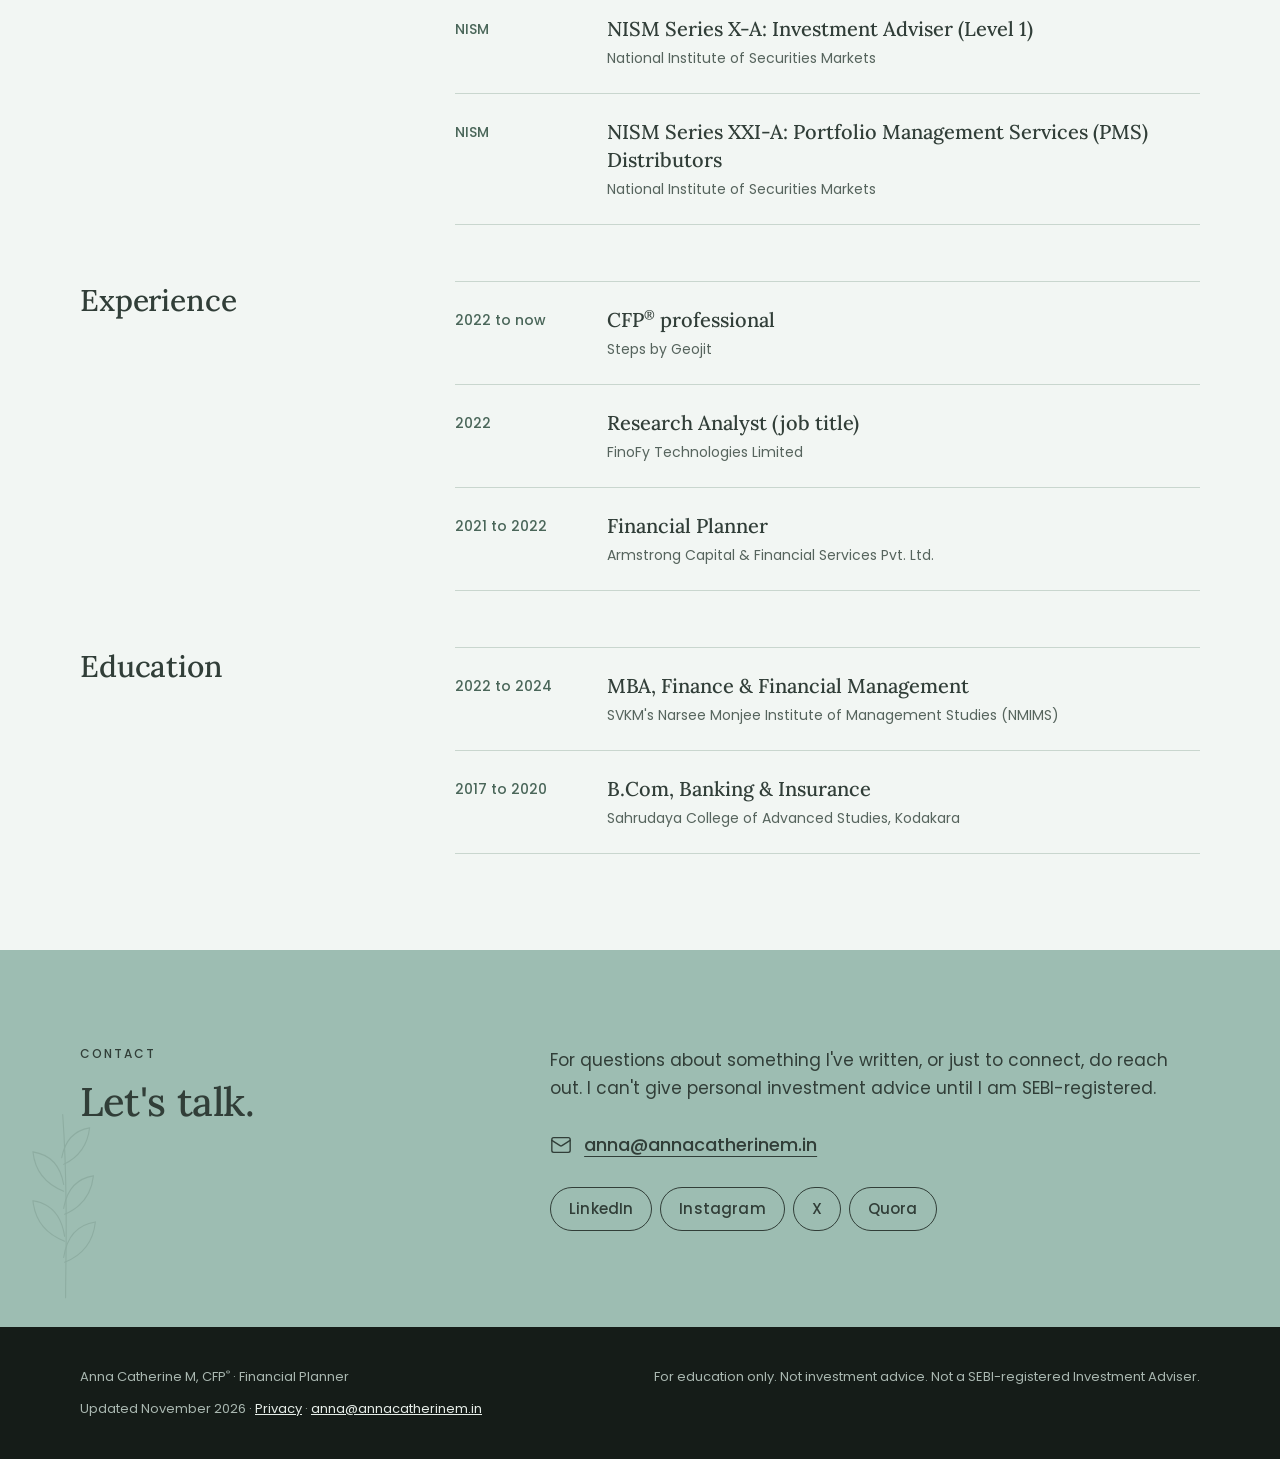
==== commit c0121efc: "SEO and SEBI wording fixes before RIA registration - Add 'not yet a SEBI-registered Investment Advis" ====
--- a/index.html
+++ b/index.html
@@ -44,7 +44,7 @@
   "name": "Financial Planner in Kochi, Kerala | Anna Catherine M, CFP®",
   "isPartOf": { "@id": "https://annacatherinem.in/#website" },
   "mainEntity": { "@id": "https://annacatherinem.in/#person" },
-  "dateModified": "2026-11-23T20:00:00+05:30"
+  "dateModified": "2026-11-26T12:00:00+05:30"
   },
   {
   "@type": "Person",
@@ -68,7 +68,7 @@
     "https://www.quora.com/profile/Anna-Catherine-M",
     "https://www.instagram.com/annacatherinem.cfp"
   ],
-  "knowsAbout": ["Financial planning","Personal finance","Tax planning","Cash flow planning","Goal-based investing","Retirement planning","Asset allocation","Insurance planning","Risk management"],
+  "knowsAbout": ["Financial planning","Personal finance","Tax planning","Cash flow planning","Goal-based planning","Retirement planning","Asset allocation","Insurance planning","Risk management"],
   "hasCredential": [
     { "@type": "EducationalOccupationalCredential", "name": "CERTIFIED FINANCIAL PLANNER® certification", "credentialCategory": "certification", "recognizedBy": { "@type": "Organization", "name": "FPSB India" } },
     { "@type": "EducationalOccupationalCredential", "name": "NISM Series X-B Investment Adviser (Level 2)", "credentialCategory": "certification", "recognizedBy": { "@type": "Organization", "name": "National Institute of Securities Markets" } },
@@ -282,7 +282,8 @@
       <a href="#practice">Planning</a>
       <a href="#writing">Writing</a>
       <a href="#credentials">Credentials</a>
-      <a class="btn btn--primary" href="#contact">Get in touch</a>
+      <a href="#contact">Contact</a>
+      <a class="btn btn--primary" href="#newsletter">Get the letter</a>
     </nav>
     <button class="menu-btn" type="button" aria-expanded="false" aria-controls="mobile-nav" aria-label="Menu">
       <svg class="ico i-open" viewBox="0 0 24 24" aria-hidden="true"><path d="M4 6h16M4 12h16M4 18h16"/></svg>
@@ -294,7 +295,8 @@
     <a href="#practice">Planning</a>
     <a href="#writing">Writing</a>
     <a href="#credentials">Credentials</a>
-    <a class="btn btn--primary" href="#contact">Get in touch</a>
+    <a href="#contact">Contact</a>
+    <a class="btn btn--primary" href="#newsletter">Get the letter</a>
   </nav>
 </header>
 
@@ -304,13 +306,13 @@
     <div class="wrap hero__in">
       <div class="hero__text">
         <div class="stack">
-          <h1><span class="eyebrow">CERTIFIED FINANCIAL PLANNER<sup>&reg;</sup> professional</span> Anna Catherine M</h1>
+          <h1><span class="eyebrow">CERTIFIED FINANCIAL PLANNER<sup>&reg;</sup> professional &middot; Kochi, Kerala</span> Anna Catherine M</h1>
           <p class="tagline">Helping busy individuals and families build <em>clarity, structure and confidence</em> with their finances.</p>
         </div>
         <p class="lede">I'm a CERTIFIED FINANCIAL PLANNER<sup>&reg;</sup> professional working in comprehensive financial planning across investments, insurance, retirement, tax and cash flow, held together in one document a family can actually follow.</p>
         <div class="actions">
-          <a class="btn btn--primary" href="#contact">Get in touch</a>
-          <a class="btn btn--secondary" href="#about">How I plan</a>
+          <a class="btn btn--primary" href="#newsletter">Get the monthly letter</a>
+          <a class="btn btn--secondary" href="#about">How I think about planning</a>
         </div>
         <ul class="tags" aria-label="Qualifications">
           <li>CFP<sup>&reg;</sup> professional</li>
@@ -318,6 +320,7 @@
           <li>NISM X-A and X-B</li>
           <li>MBA, NMIMS</li>
         </ul>
+        <p class="caption">I am not yet a SEBI-registered Investment Adviser. Everything on this site is general education, not personal advice.</p>
       </div>
       <div class="portrait">
         <div class="portrait__disc">
@@ -376,6 +379,7 @@
       <div class="stack">
         <span class="eyebrow">Planning</span>
         <h2>What a financial plan covers.</h2>
+        <p>These are the areas a complete financial plan looks at, and the topics I write about. I will offer planning services once I am registered with SEBI as an Investment Adviser.</p>
       </div>
       <div class="cards">
         <div class="card">
@@ -385,7 +389,7 @@
         </div>
         <div class="card">
           <span class="chip"><svg class="ico" viewBox="0 0 24 24" aria-hidden="true"><circle cx="12" cy="12" r="10"/><circle cx="12" cy="12" r="6"/><circle cx="12" cy="12" r="2"/></svg></span>
-          <h3>Goal-based investing</h3>
+          <h3>Goal-based planning</h3>
           <p>Every rupee assigned a job and a date. Goals set the time horizon; the time horizon sets the risk.</p>
         </div>
         <div class="card">
@@ -435,6 +439,7 @@
           <summary>What does a financial plan include?</summary>
           <p>A cash flow picture, an emergency fund, life and health insurance needs, each goal with its cost and date, how investments are allocated against those goals, tax efficiency, a retirement path, and basics like nominations and a will.</p>
         </details>
+        <a class="text-link" href="faq.html">More questions answered <svg class="ico" viewBox="0 0 24 24" aria-hidden="true"><path d="M5 12h14M12 5l7 7-7 7"/></svg></a>
       </div>
     </div>
   </section>
@@ -524,7 +529,7 @@
           <h3>Experience</h3>
           <ol class="ledger">
             <li><span class="when">2022 to now</span><div><h4>CFP<sup>&reg;</sup> professional</h4><p>Steps by Geojit</p></div></li>
-            <li><span class="when">2022</span><div><h4>Research Analyst</h4><p>FinoFy Technologies Limited</p></div></li>
+            <li><span class="when">2022</span><div><h4>Research Analyst (job title)</h4><p>FinoFy Technologies Limited</p></div></li>
             <li><span class="when">2021 to 2022</span><div><h4>Financial Planner</h4><p>Armstrong Capital &amp; Financial Services Pvt. Ltd.</p></div></li>
           </ol>
         </div>
@@ -547,10 +552,10 @@
         <h2>Let's talk.</h2>
       </div>
       <div class="prose">
-        <p class="lede">For any questions or conversations around financial planning, do reach out. I'm always happy to connect.</p>
+        <p class="lede">For questions about something I've written, or just to connect, do reach out. I can't give personal investment advice until I am SEBI-registered.</p>
         <a class="contact-email" href="mailto:anna@annacatherinem.in"><svg class="ico" viewBox="0 0 24 24" aria-hidden="true"><rect width="20" height="16" x="2" y="4" rx="2"/><path d="m22 7-8.97 5.7a1.94 1.94 0 0 1-2.06 0L2 7"/></svg>anna@annacatherinem.in</a>
         <ul class="links" aria-label="Elsewhere">
-          <li><a class="btn btn--outline" href="https://www.linkedin.com/in/annacatherinem">LinkedIn</a></li>
+          <li><a class="btn btn--outline" href="https://www.linkedin.com/in/annacatherinem/">LinkedIn</a></li>
           <li><a class="btn btn--outline" href="https://www.instagram.com/annacatherinem.cfp">Instagram</a></li>
           <li><a class="btn btn--outline" href="https://x.com/annacatherinem5">X</a></li>
           <li><a class="btn btn--outline" href="https://www.quora.com/profile/Anna-Catherine-M">Quora</a></li>
@@ -564,7 +569,7 @@
 <footer>
   <div class="wrap">
     <span>Anna Catherine M, CFP<sup>&reg;</sup> &middot; Financial Planner</span>
-    <span>For education only. Not investment advice.</span>
+    <span>For education only. Not investment advice. Not a SEBI-registered Investment Adviser.</span>
     <span>Updated November 2026 &middot; <a href="privacy.html">Privacy</a> &middot; <a href="mailto:anna@annacatherinem.in">anna@annacatherinem.in</a></span>
   </div>
 </footer>
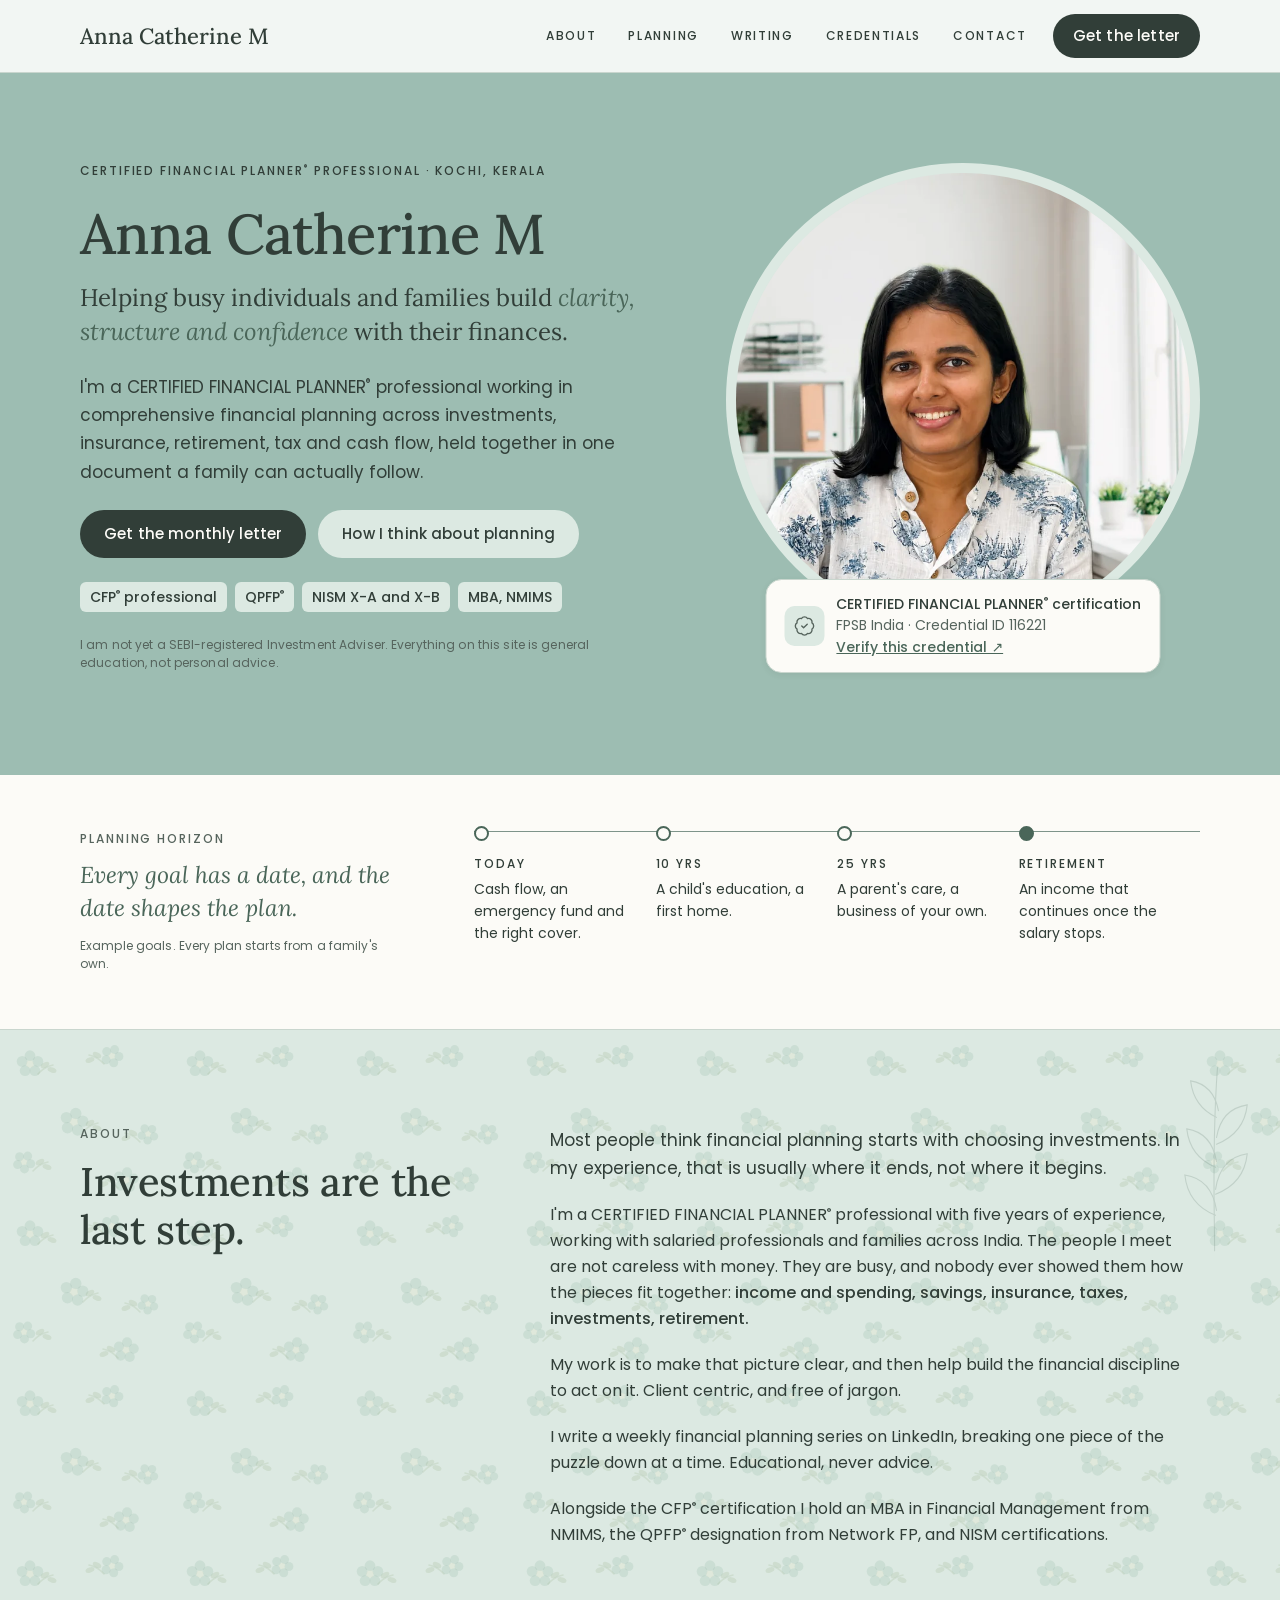
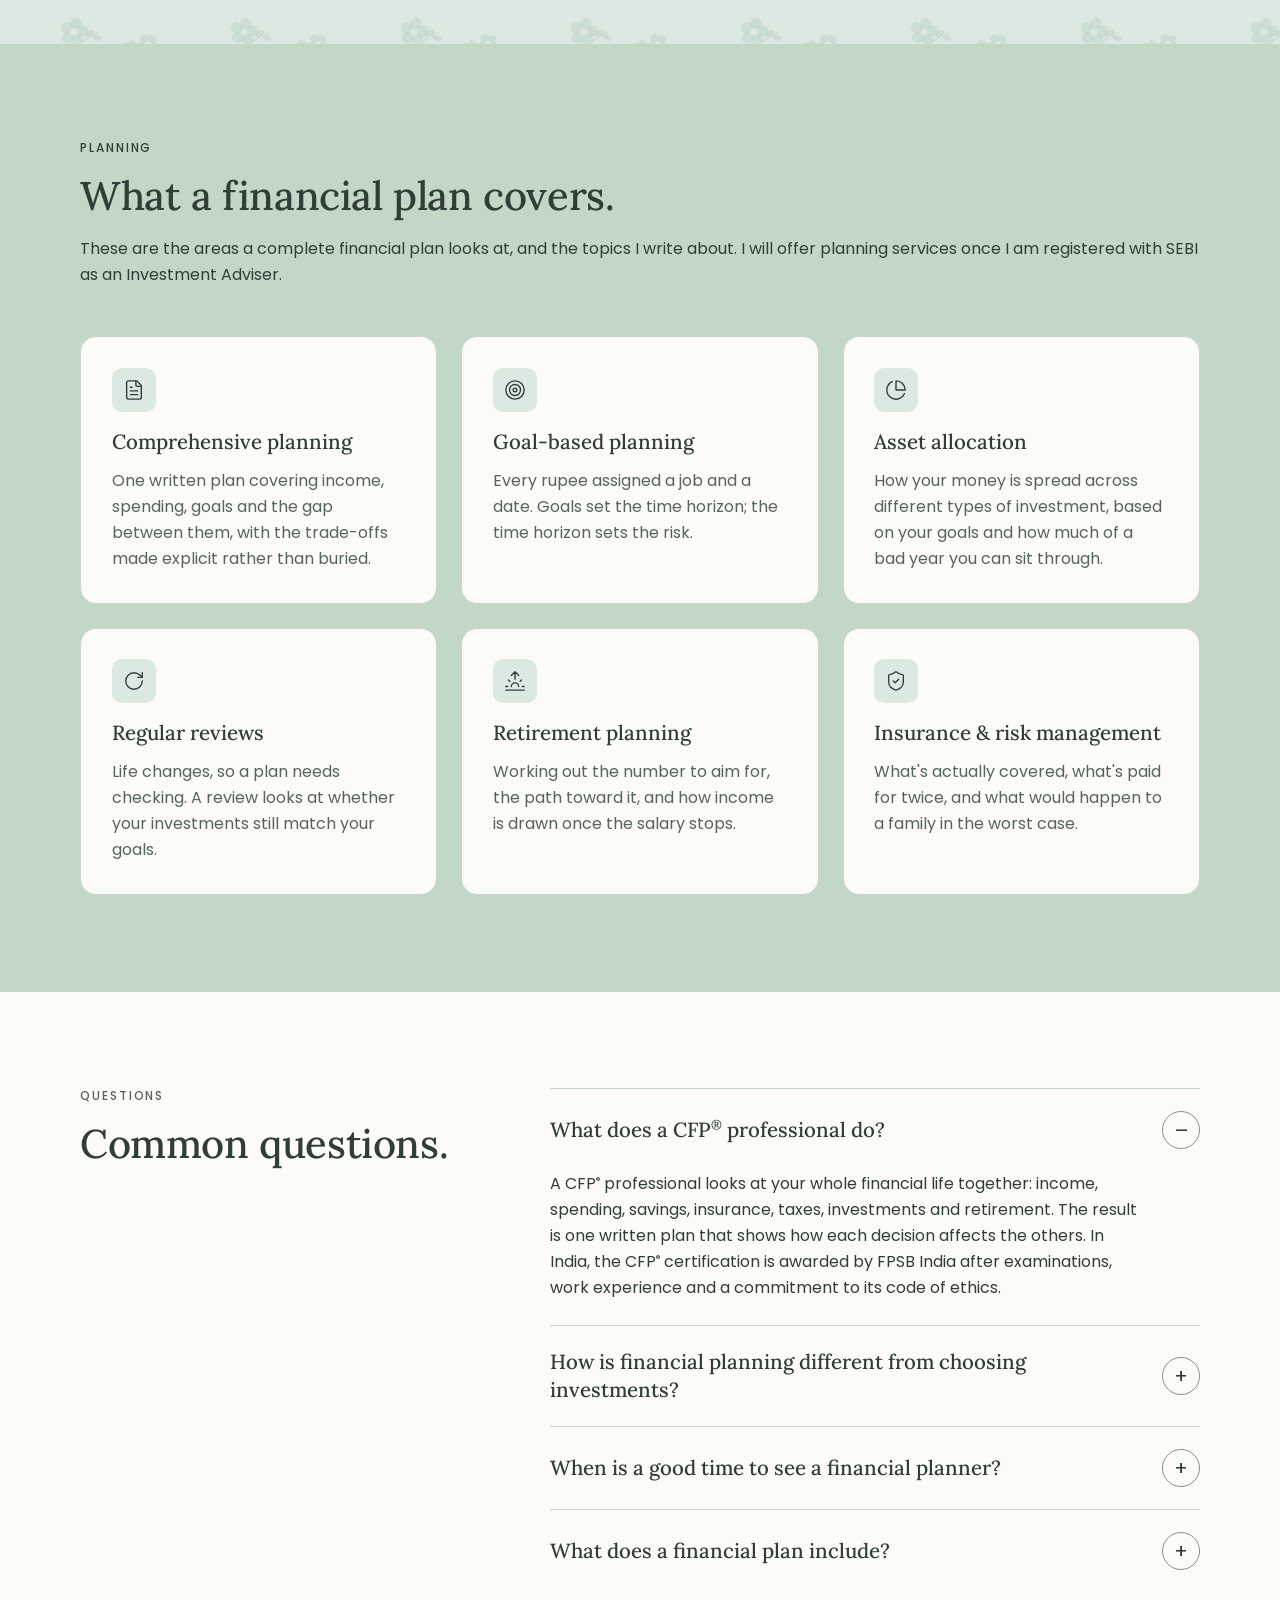
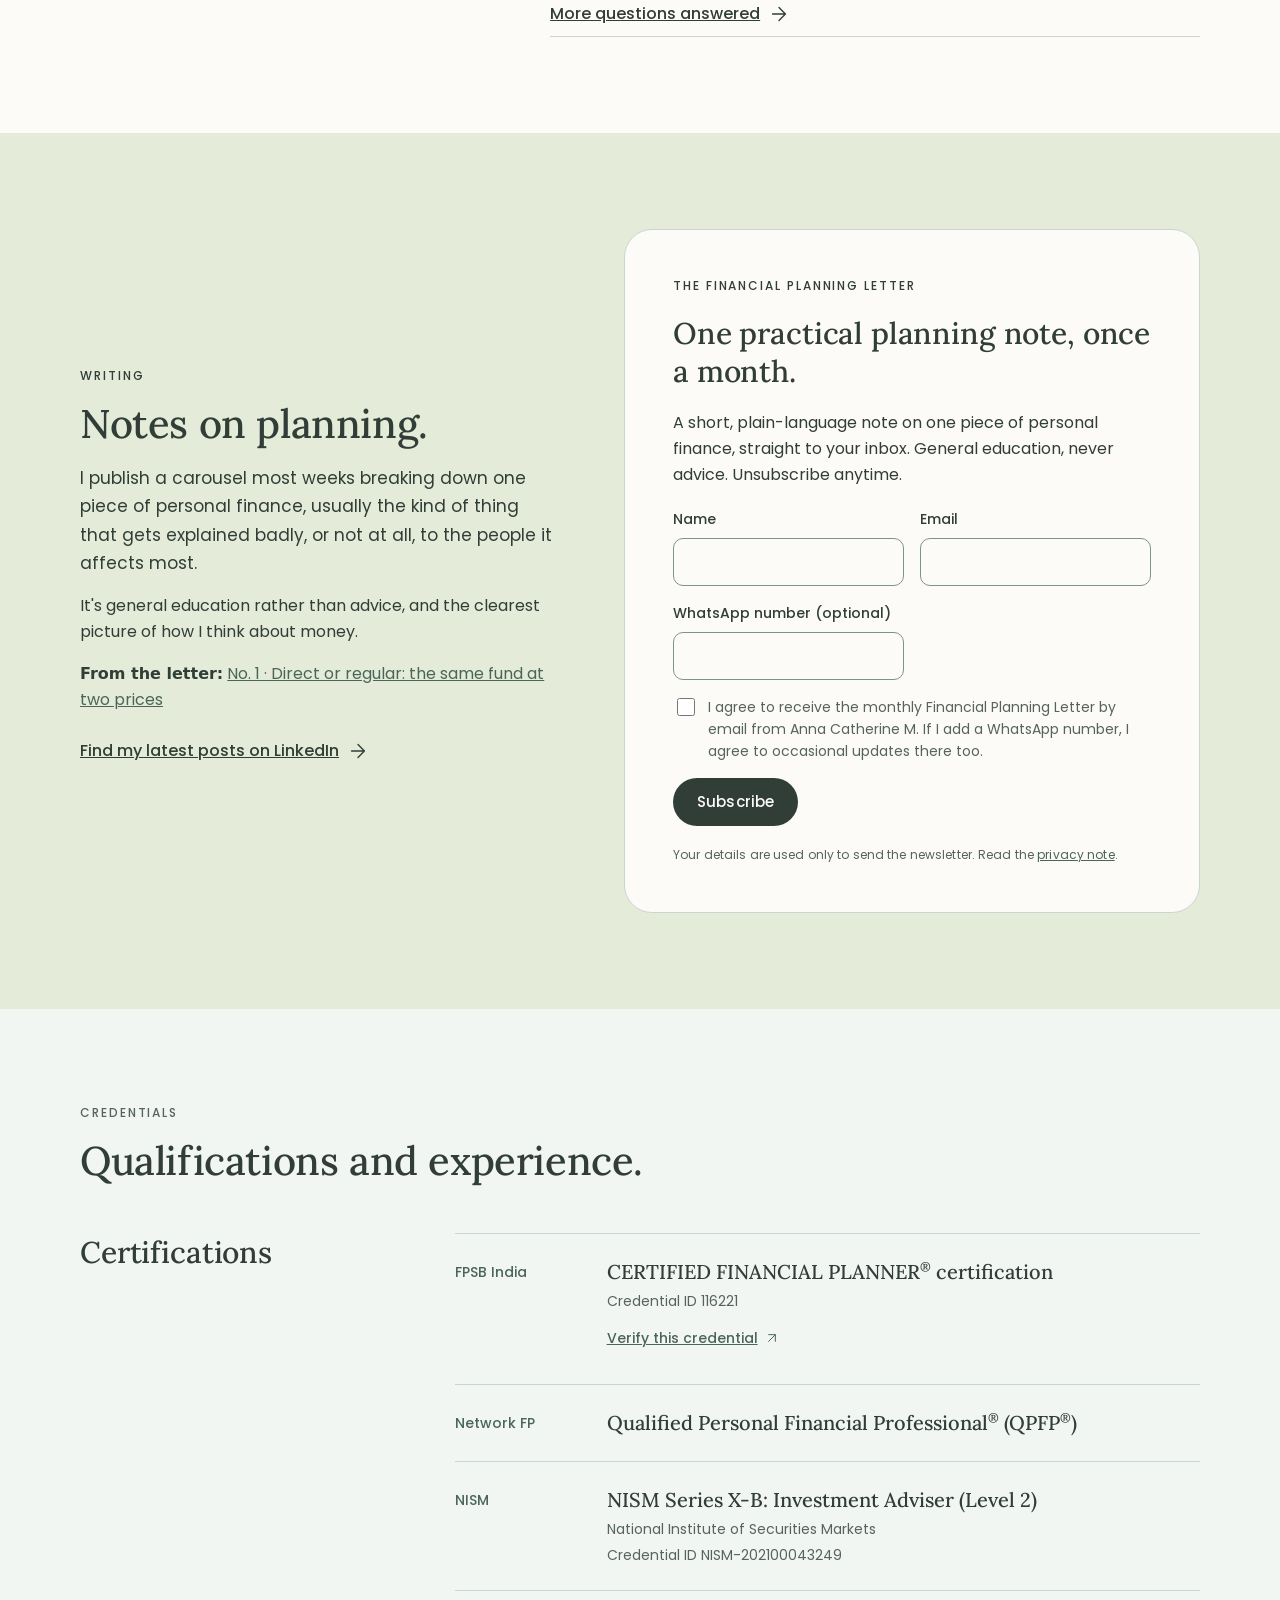
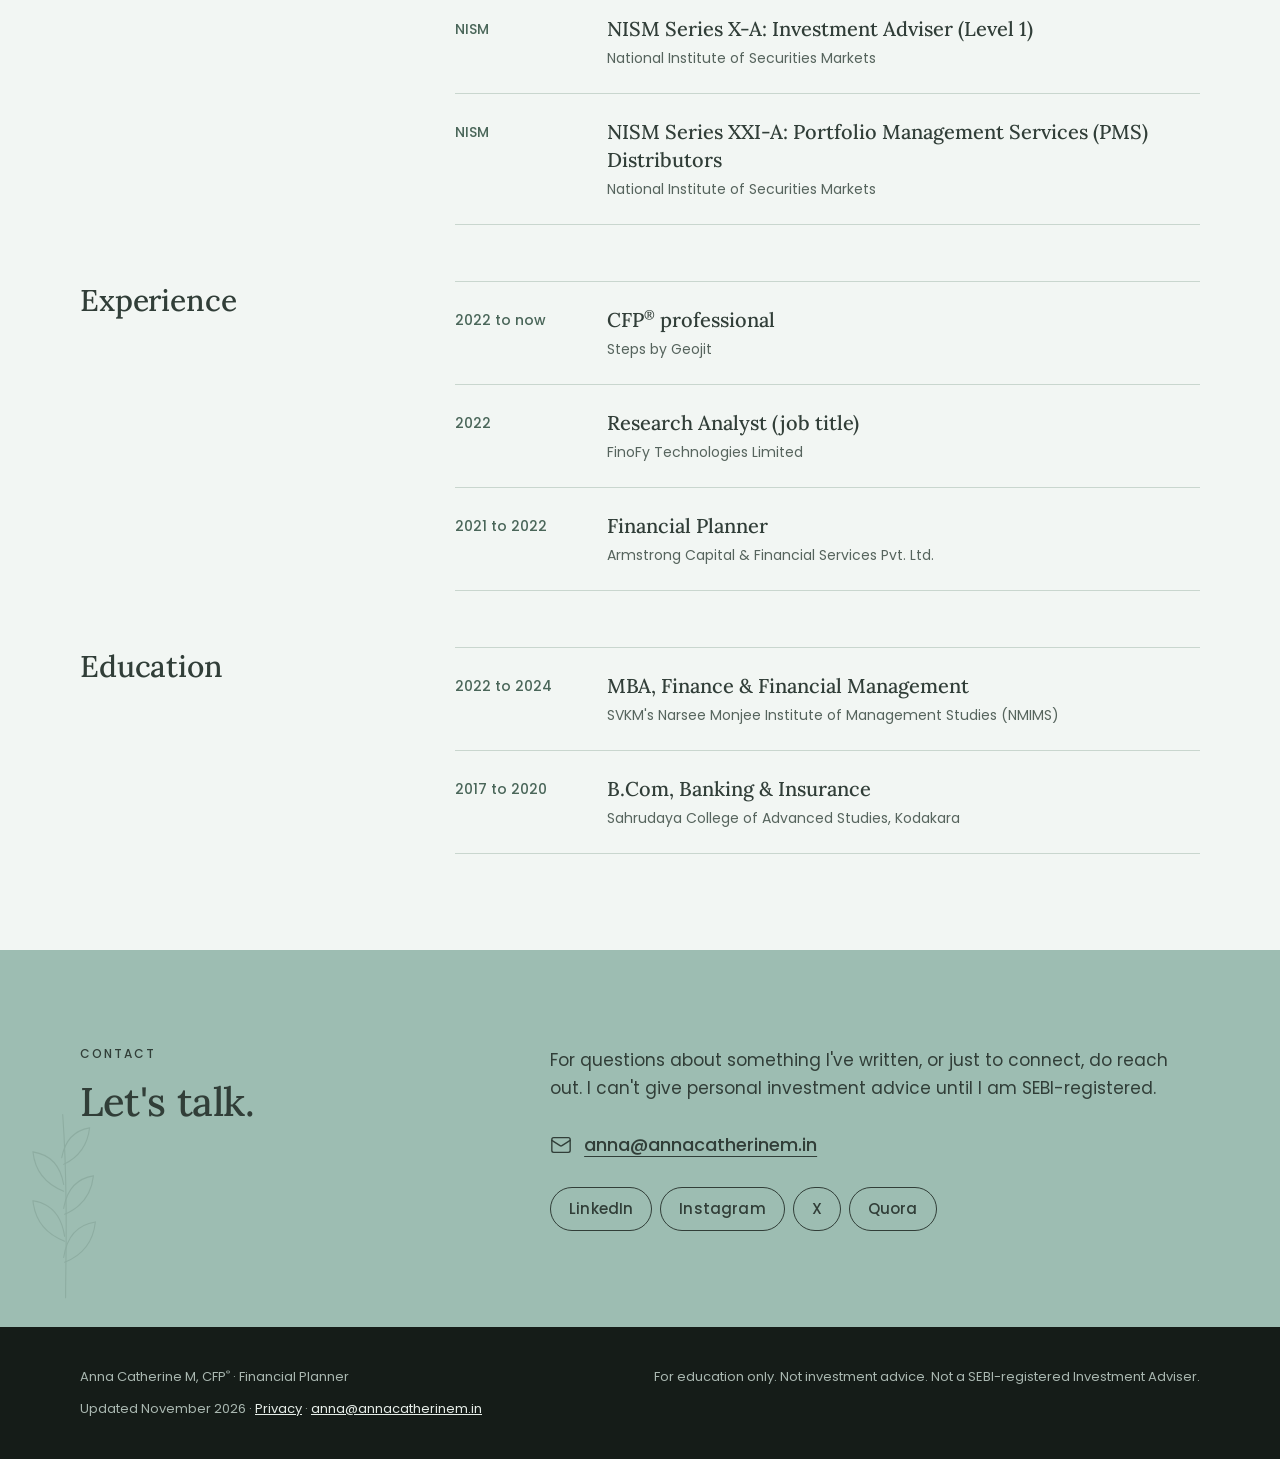
==== commit 400d185a: "Publish Financial Planning Letter No. 1 as a web page - notes/direct-or-regular.html with Article sc" ====
--- a/index.html
+++ b/index.html
@@ -451,6 +451,7 @@
         <h2>Notes on planning.</h2>
         <p class="lede">I publish a carousel most weeks breaking down one piece of personal finance, usually the kind of thing that gets explained badly, or not at all, to the people it affects most.</p>
         <p>It's general education rather than advice, and the clearest picture of how I think about money.</p>
+        <p><strong>From the letter:</strong> <a href="notes/direct-or-regular.html">No. 1 &middot; Direct or regular: the same fund at two prices</a></p>
         <a class="text-link" href="https://www.linkedin.com/in/annacatherinem/">Find my latest posts on LinkedIn <svg class="ico" viewBox="0 0 24 24" aria-hidden="true"><path d="M5 12h14M12 5l7 7-7 7"/></svg></a>
       </div>
 
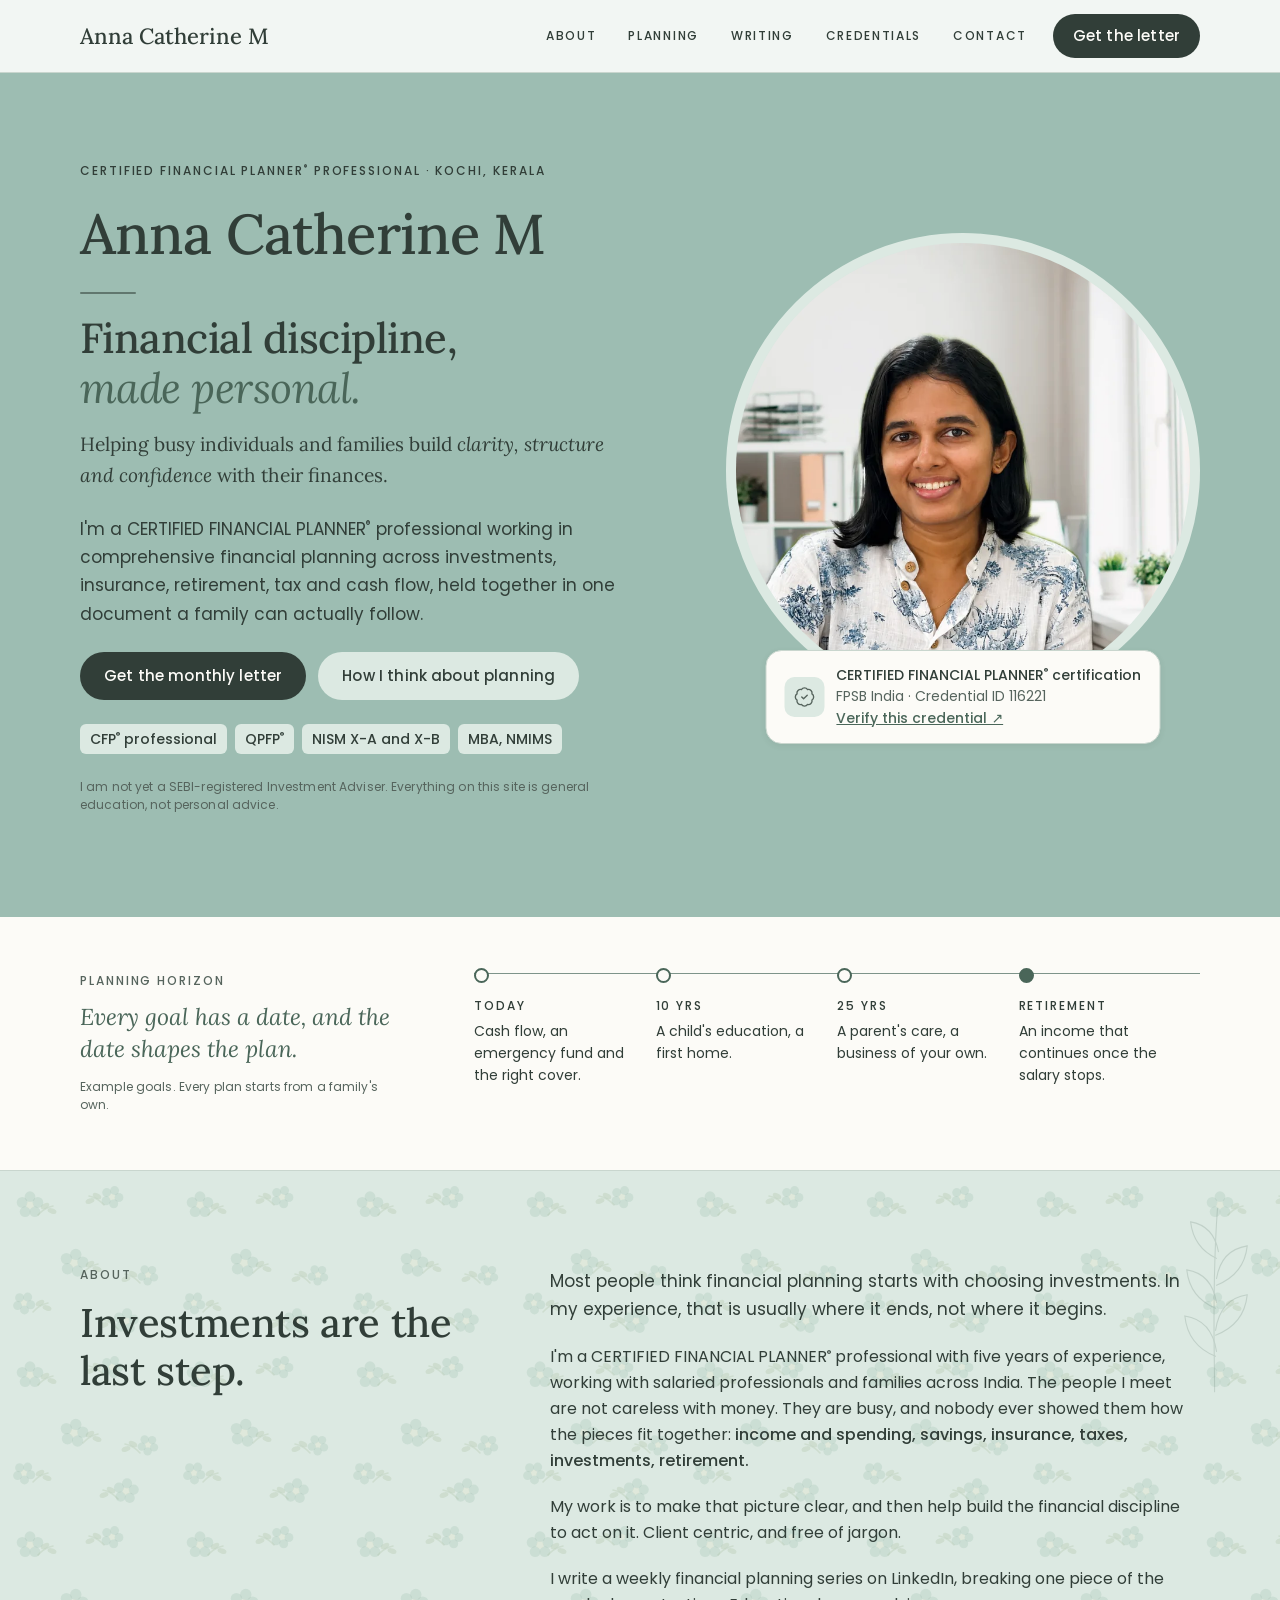
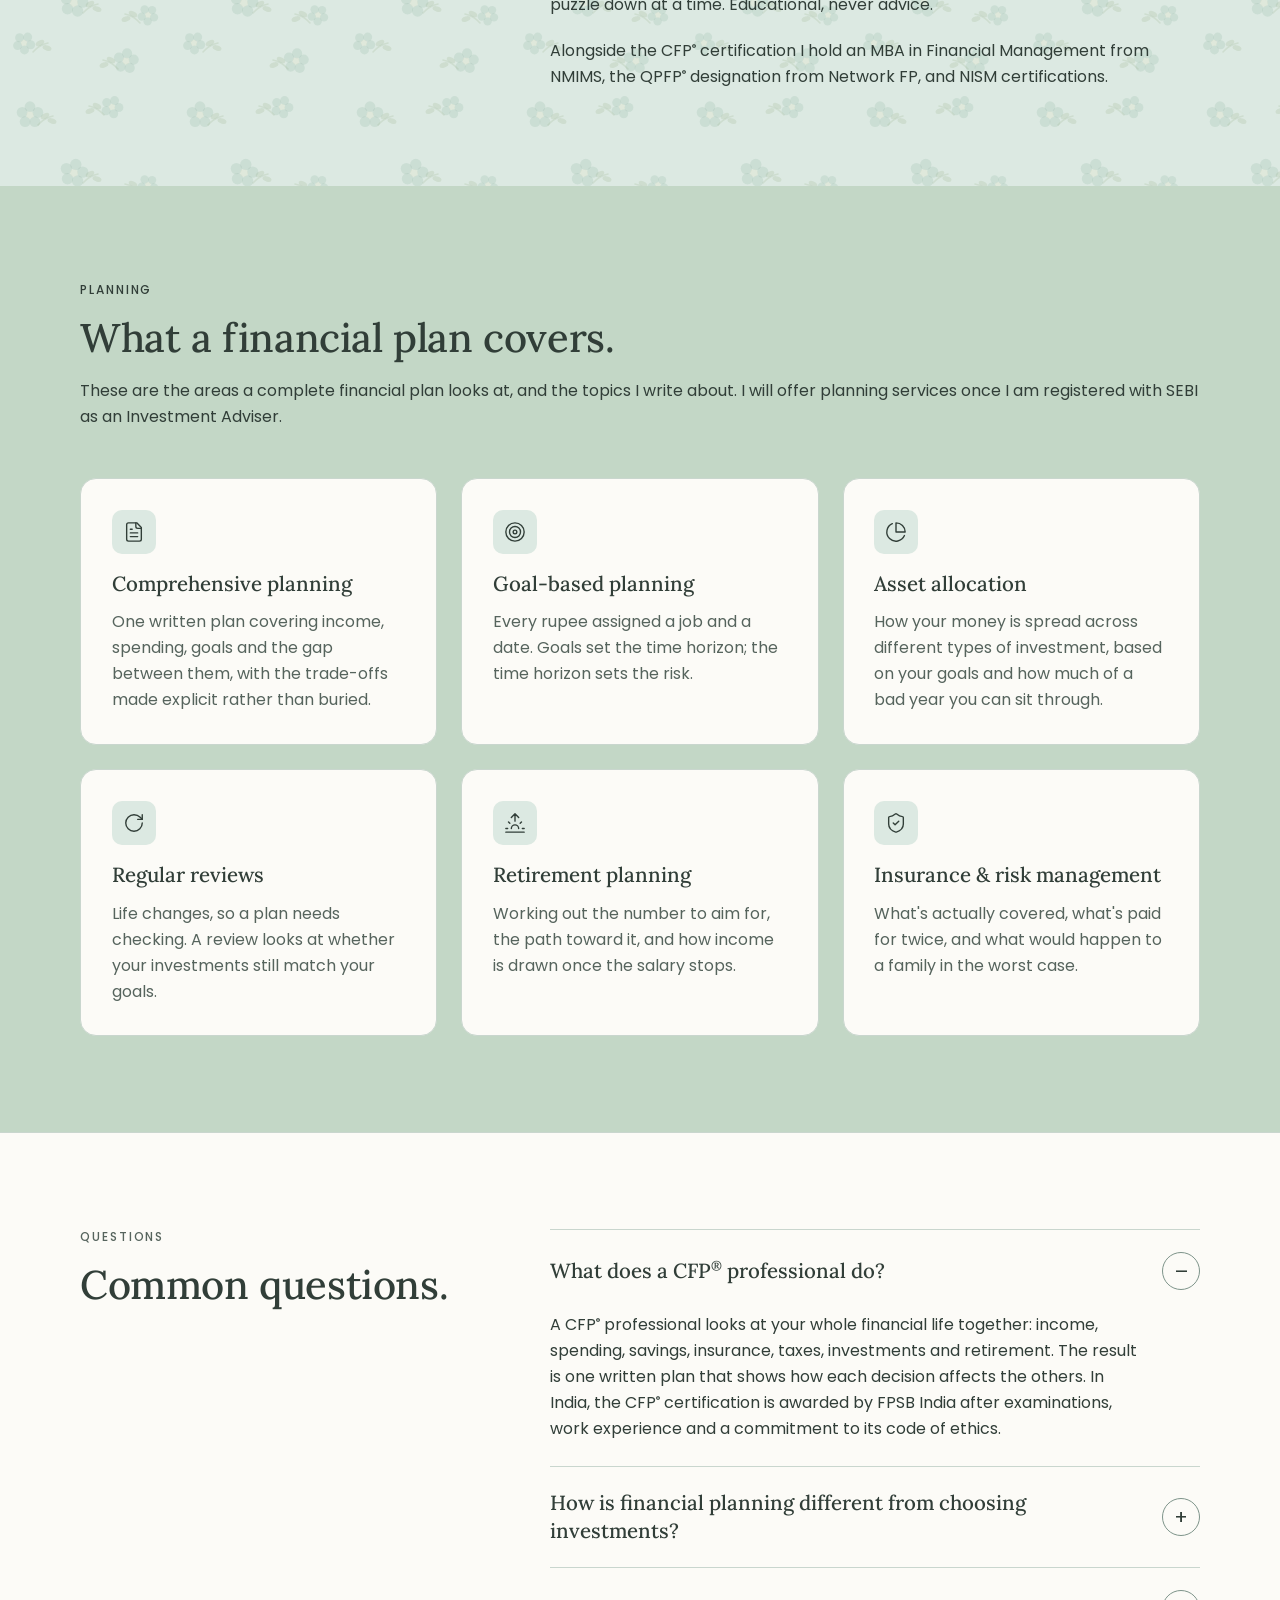
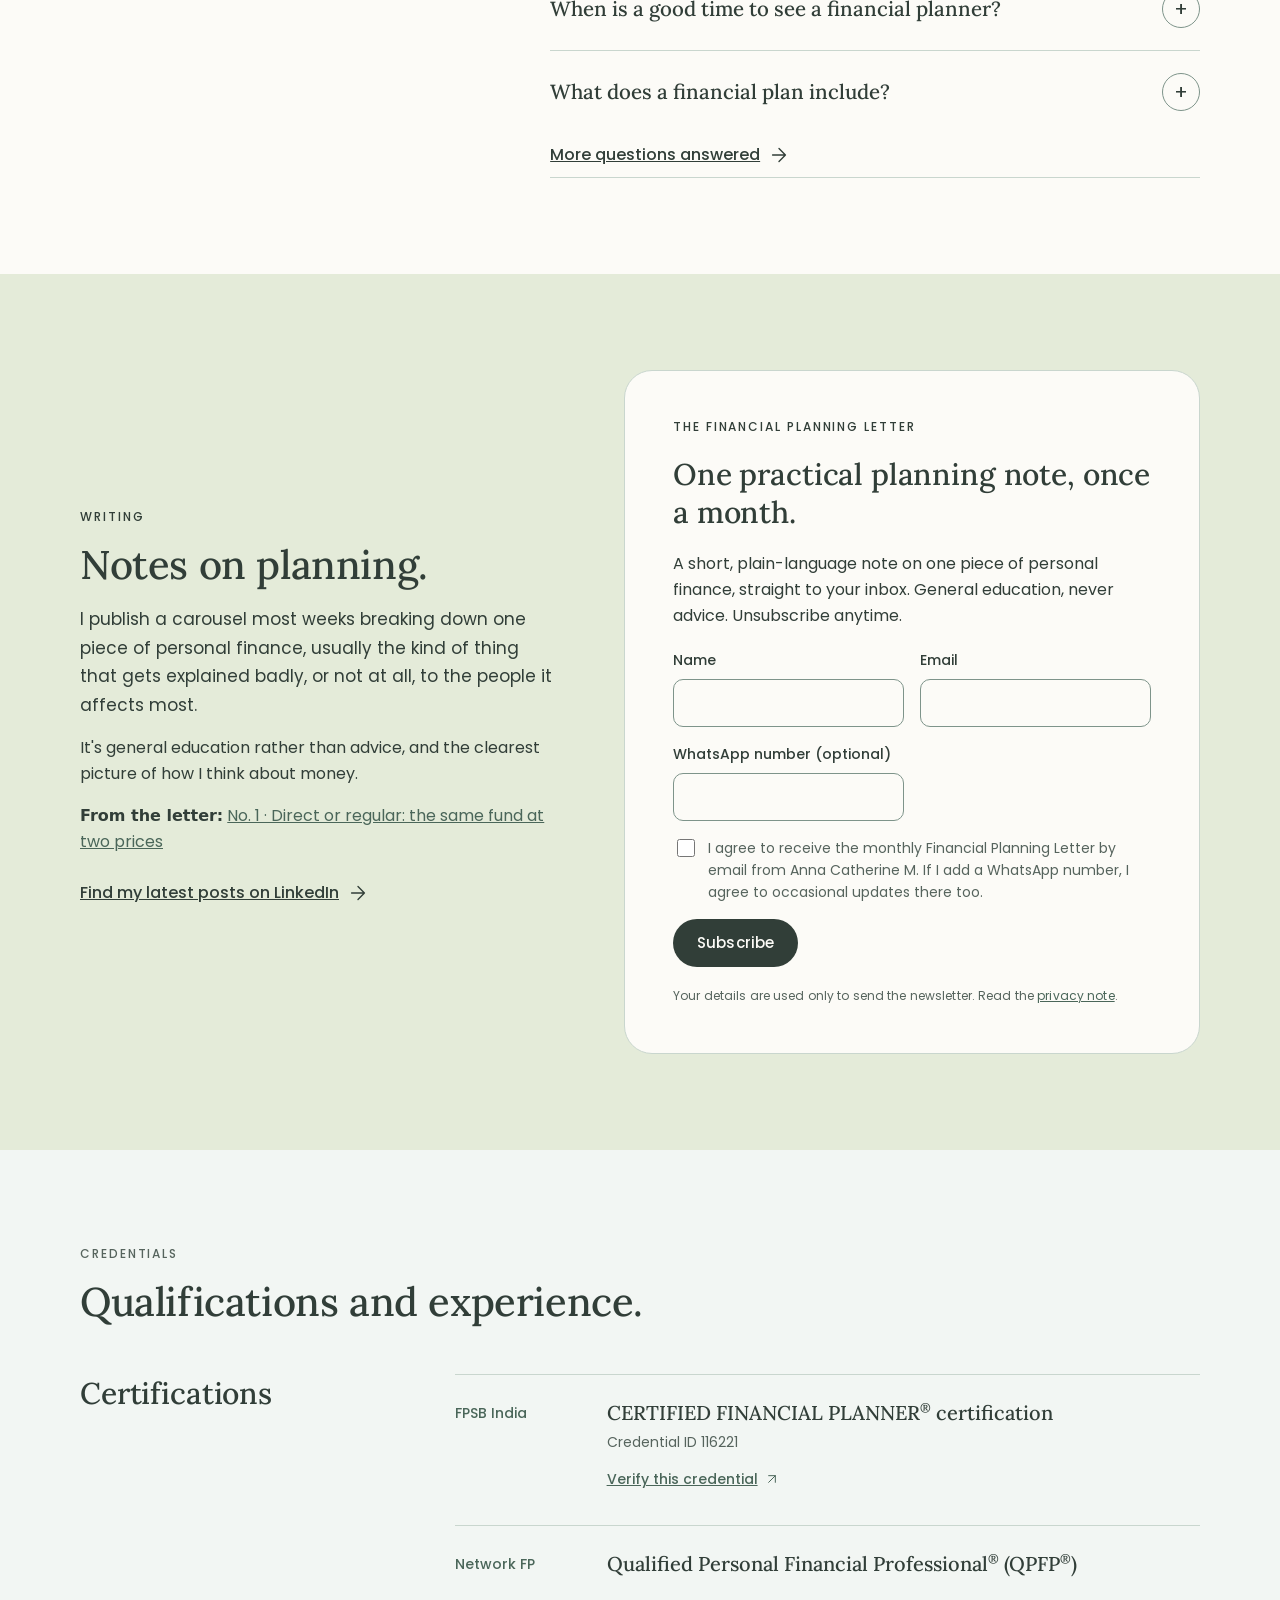
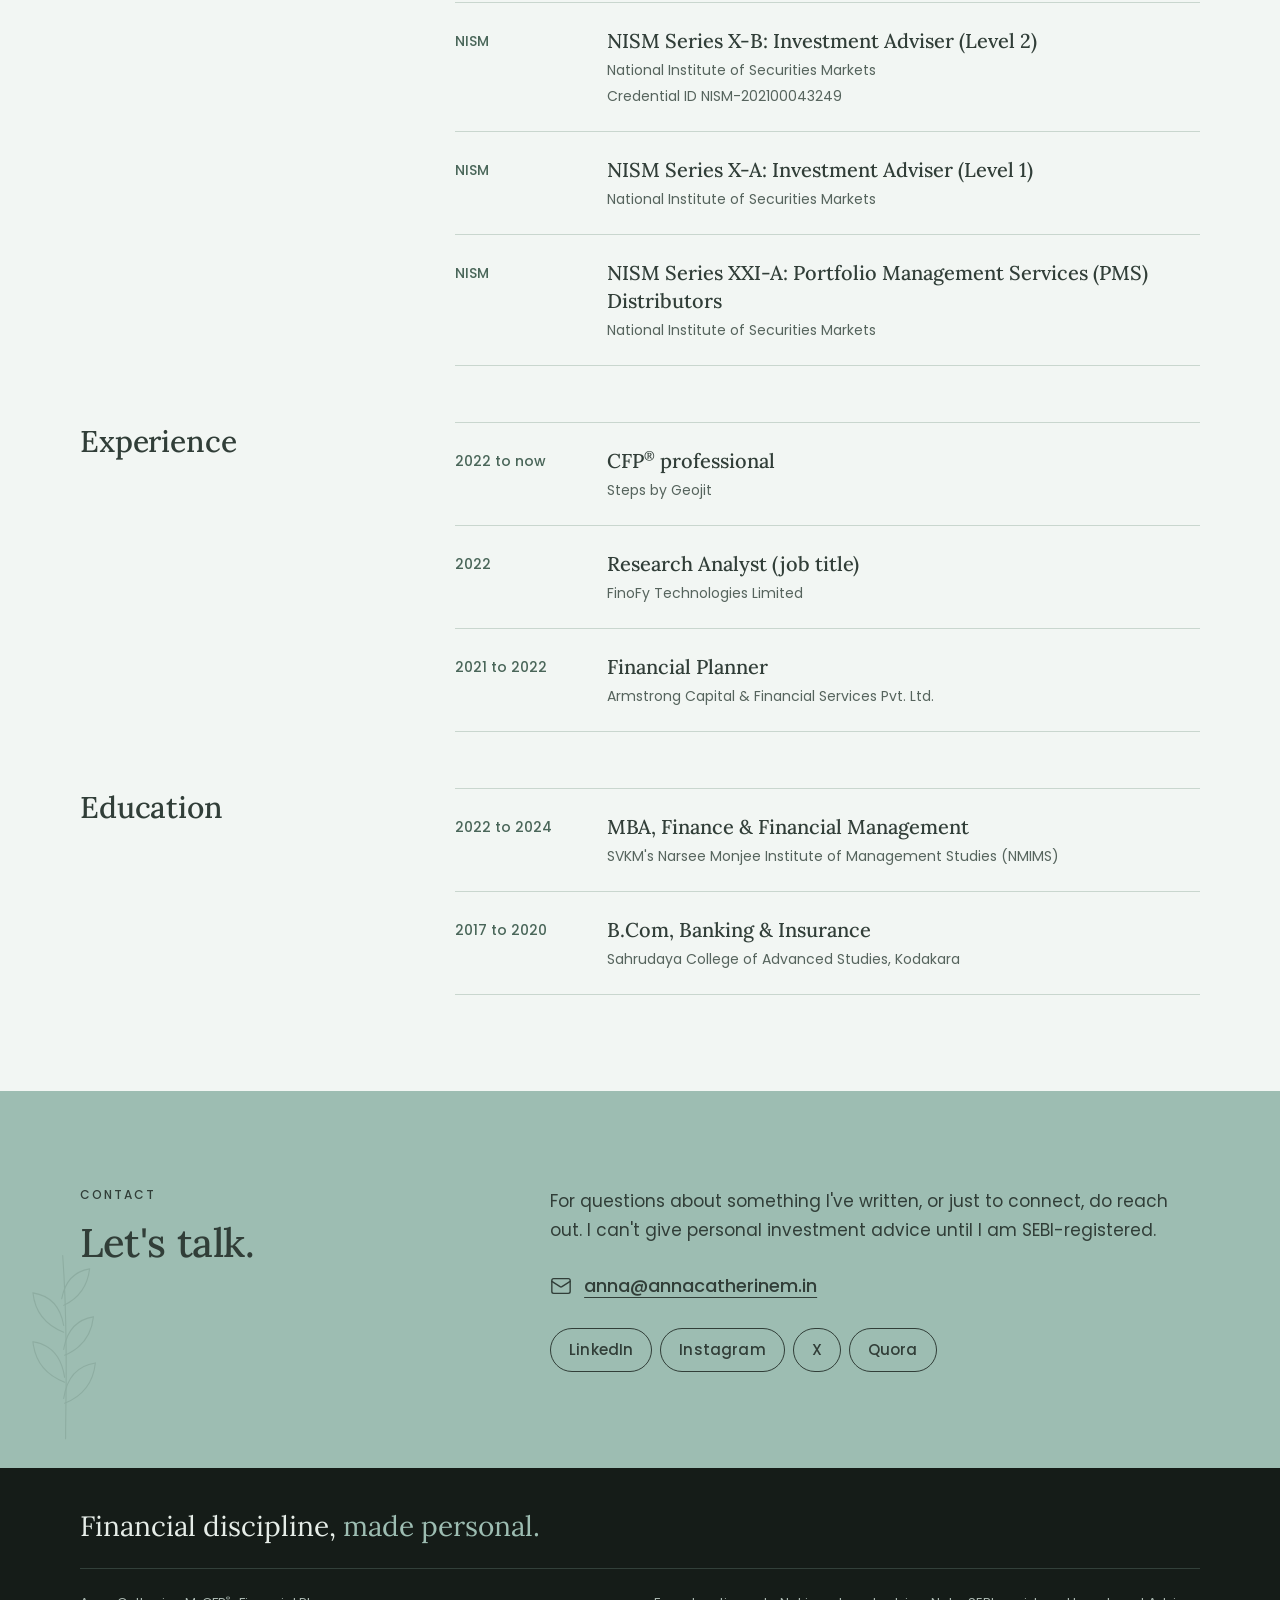
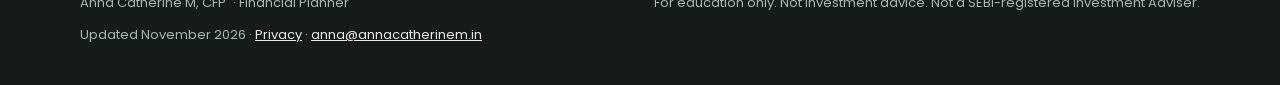
==== commit 009f275f: "Add tagline "Financial discipline, made personal." to hero, footers and meta Co-Authored-By: Claude " ====
--- a/index.html
+++ b/index.html
@@ -7,13 +7,13 @@
 <meta name="theme-color" content="#F2F6F3">
 <title>Financial Planner in Kochi, Kerala | Anna Catherine M, CFP&reg;</title>
 <meta name="author" content="Anna Catherine M">
-<meta name="description" content="Anna Catherine M, CFP&reg; professional in Kochi, Kerala, helping busy individuals and families build clarity, structure and confidence with their finances.">
+<meta name="description" content="Financial discipline, made personal. Anna Catherine M, CFP&reg; professional in Kochi, Kerala, helping families build clarity and structure with their finances.">
 <meta name="robots" content="index, follow, max-image-preview:large">
 <meta name="geo.region" content="IN-KL">
 <meta name="geo.placename" content="Kochi, Kerala">
 <meta property="og:locale" content="en_IN">
 <meta property="og:title" content="Anna Catherine M, CFP&reg; | Financial Planner in Kochi">
-<meta property="og:description" content="CFP&reg; professional in Kochi, Kerala. Helping busy individuals and families build clarity, structure and confidence with their finances.">
+<meta property="og:description" content="Financial discipline, made personal. CFP&reg; professional in Kochi, Kerala, helping busy individuals and families build clarity, structure and confidence with their finances.">
 <meta property="og:type" content="profile">
 <meta property="og:url" content="https://annacatherinem.in/">
 <meta property="og:image" content="https://annacatherinem.in/preview-card.jpg?v=4">
@@ -22,7 +22,7 @@
 <meta property="og:site_name" content="Anna Catherine M">
 <meta name="twitter:card" content="summary_large_image">
 <meta name="twitter:title" content="Anna Catherine M, CFP&reg; | Financial Planner in Kochi">
-<meta name="twitter:description" content="Helping busy individuals and families build clarity, structure and confidence with their finances.">
+<meta name="twitter:description" content="Financial discipline, made personal. Helping busy individuals and families build clarity, structure and confidence with their finances.">
 <meta name="twitter:image" content="https://annacatherinem.in/preview-card.jpg?v=4">
 <link rel="canonical" href="https://annacatherinem.in/">
 <script type="application/ld+json">
@@ -44,7 +44,7 @@
   "name": "Financial Planner in Kochi, Kerala | Anna Catherine M, CFP®",
   "isPartOf": { "@id": "https://annacatherinem.in/#website" },
   "mainEntity": { "@id": "https://annacatherinem.in/#person" },
-  "dateModified": "2026-11-26T12:00:00+05:30"
+  "dateModified": "2026-11-28T12:00:00+05:30"
   },
   {
   "@type": "Person",
@@ -61,6 +61,7 @@
     { "@type": "City", "name": "Kochi" },
     { "@type": "State", "name": "Kerala" }
   ],
+  "disambiguatingDescription": "Financial discipline, made personal.",
   "description": "CFP® professional based in Kochi, Kerala, with five years in goal-based financial planning across retirement, tax efficiency, contingency planning and risk management.",
   "sameAs": [
     "https://www.linkedin.com/in/annacatherinem/",
@@ -161,8 +162,10 @@
 .hero__in{display:grid;grid-template-columns:minmax(0,1.2fr) minmax(0,1fr);align-items:center;gap:clamp(48px,6vw,80px);padding-block:clamp(48px,7vw,96px) clamp(80px,8vw,112px)}
 .hero__text{display:flex;flex-direction:column;gap:24px}
 .hero h1{font-size:clamp(40px,5vw,56px);line-height:1.1;letter-spacing:-.015em}
-.tagline{font:400 24px/34px var(--serif)}
-.tagline em{color:var(--accent)}
+.motto{position:relative;margin-top:12px;padding-top:22px;font:500 clamp(30px,3.6vw,42px)/1.18 var(--serif);letter-spacing:-.012em;text-wrap:balance}
+.motto::before{content:"";position:absolute;top:0;left:0;width:56px;height:2px;border-radius:2px;background:var(--text);opacity:.55}
+.motto em{display:inline-block;font-weight:400;color:var(--accent)}
+.tagline{font:400 clamp(18px,1.5vw,20px)/1.6 var(--serif);max-width:44ch}
 .hero .lede{max-width:58ch}
 .actions{display:flex;flex-wrap:wrap;gap:12px}
 .tags{display:flex;flex-wrap:wrap;gap:8px;margin:0;padding:0;list-style:none}
@@ -252,6 +255,8 @@
 
 footer{background:var(--forest);color:#A9B7B0}
 footer .wrap{display:flex;flex-wrap:wrap;justify-content:space-between;gap:12px;padding-block:40px;font-size:13px;line-height:20px}
+footer .motto-sign{flex-basis:100%;margin:0 0 12px;padding-bottom:24px;border-bottom:1px solid rgba(157,189,178,.22);font:400 clamp(22px,2.4vw,28px)/1.3 var(--serif);color:#E6EDE8}
+footer .motto-sign em{font-style:normal;color:var(--brand)}
 footer a{color:#E6EDE8}
 footer a:hover{color:var(--surface)}
 footer :focus-visible{outline-color:#B8CFC8}
@@ -307,6 +312,7 @@
       <div class="hero__text">
         <div class="stack">
           <h1><span class="eyebrow">CERTIFIED FINANCIAL PLANNER<sup>&reg;</sup> professional &middot; Kochi, Kerala</span> Anna Catherine M</h1>
+          <p class="motto">Financial discipline, <em>made personal.</em></p>
           <p class="tagline">Helping busy individuals and families build <em>clarity, structure and confidence</em> with their finances.</p>
         </div>
         <p class="lede">I'm a CERTIFIED FINANCIAL PLANNER<sup>&reg;</sup> professional working in comprehensive financial planning across investments, insurance, retirement, tax and cash flow, held together in one document a family can actually follow.</p>
@@ -569,6 +575,7 @@
 
 <footer>
   <div class="wrap">
+    <p class="motto-sign">Financial discipline, <em>made personal.</em></p>
     <span>Anna Catherine M, CFP<sup>&reg;</sup> &middot; Financial Planner</span>
     <span>For education only. Not investment advice. Not a SEBI-registered Investment Adviser.</span>
     <span>Updated November 2026 &middot; <a href="privacy.html">Privacy</a> &middot; <a href="mailto:anna@annacatherinem.in">anna@annacatherinem.in</a></span>
